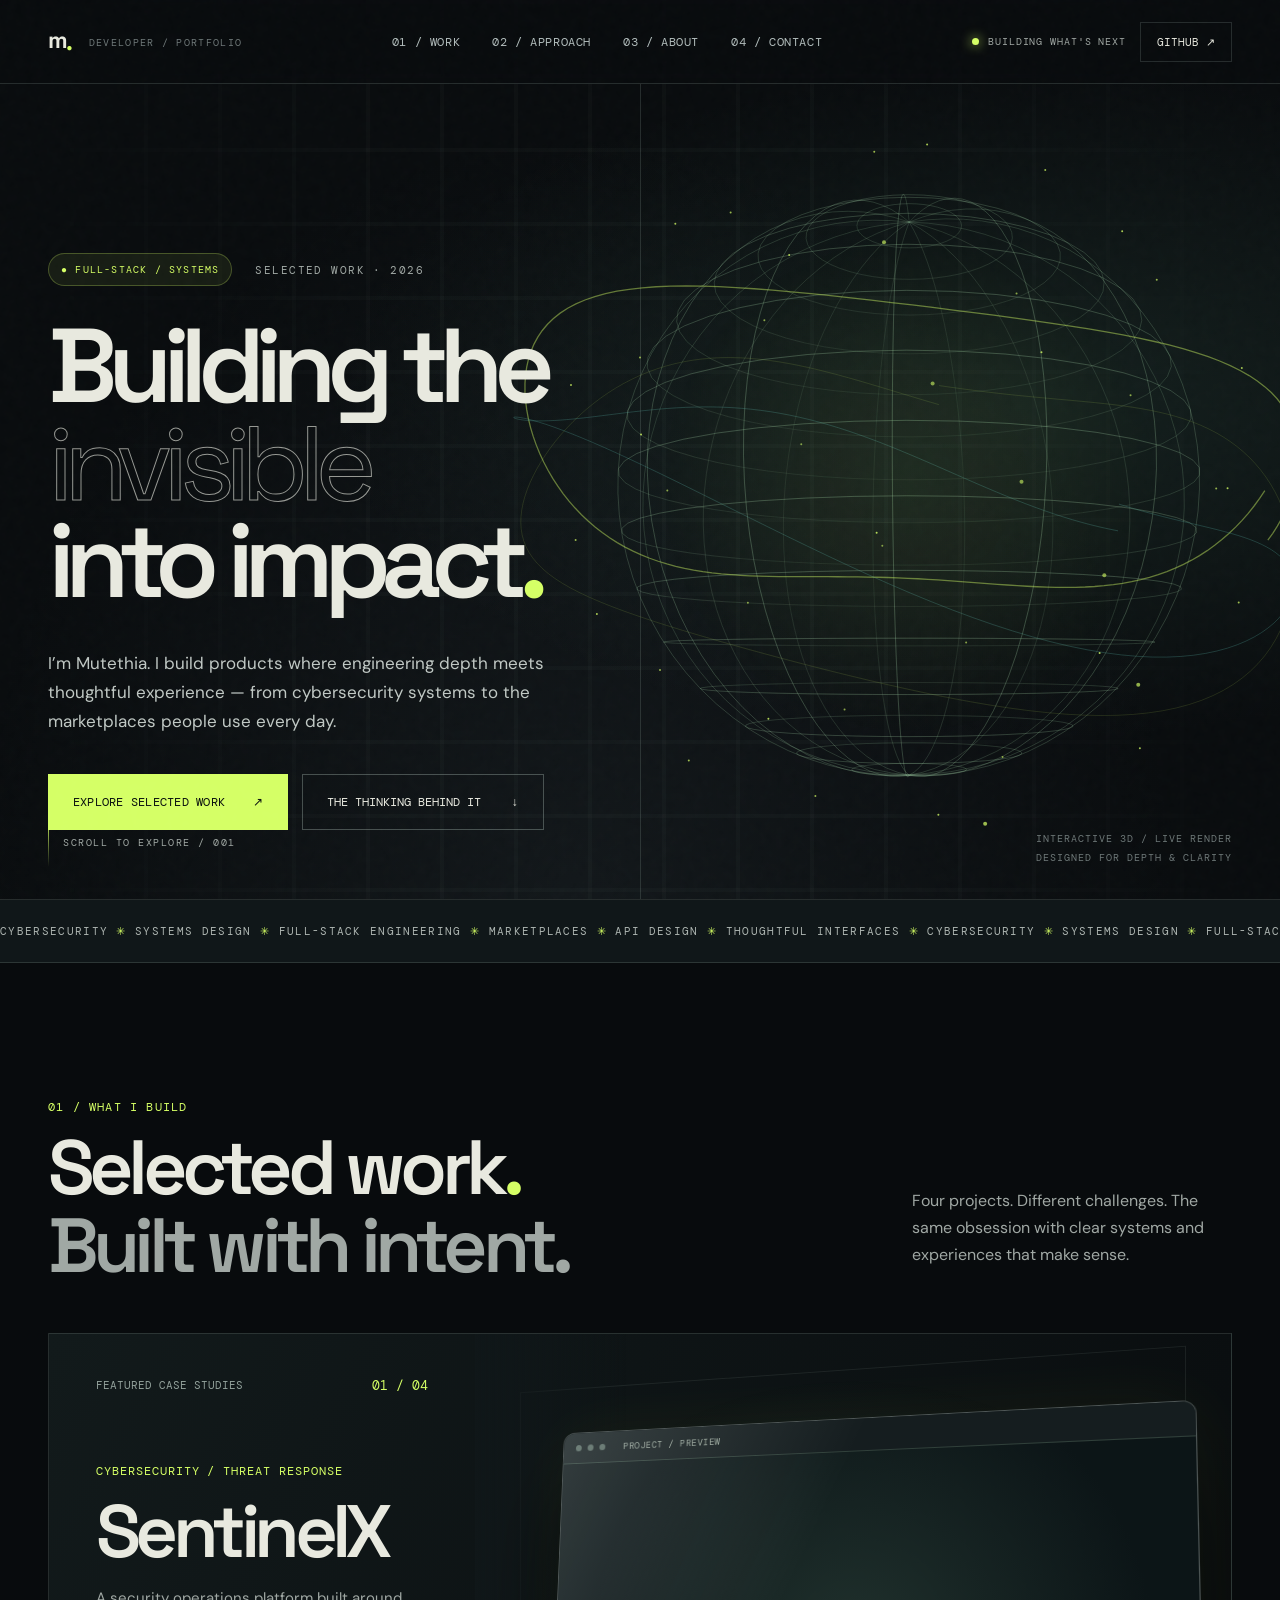
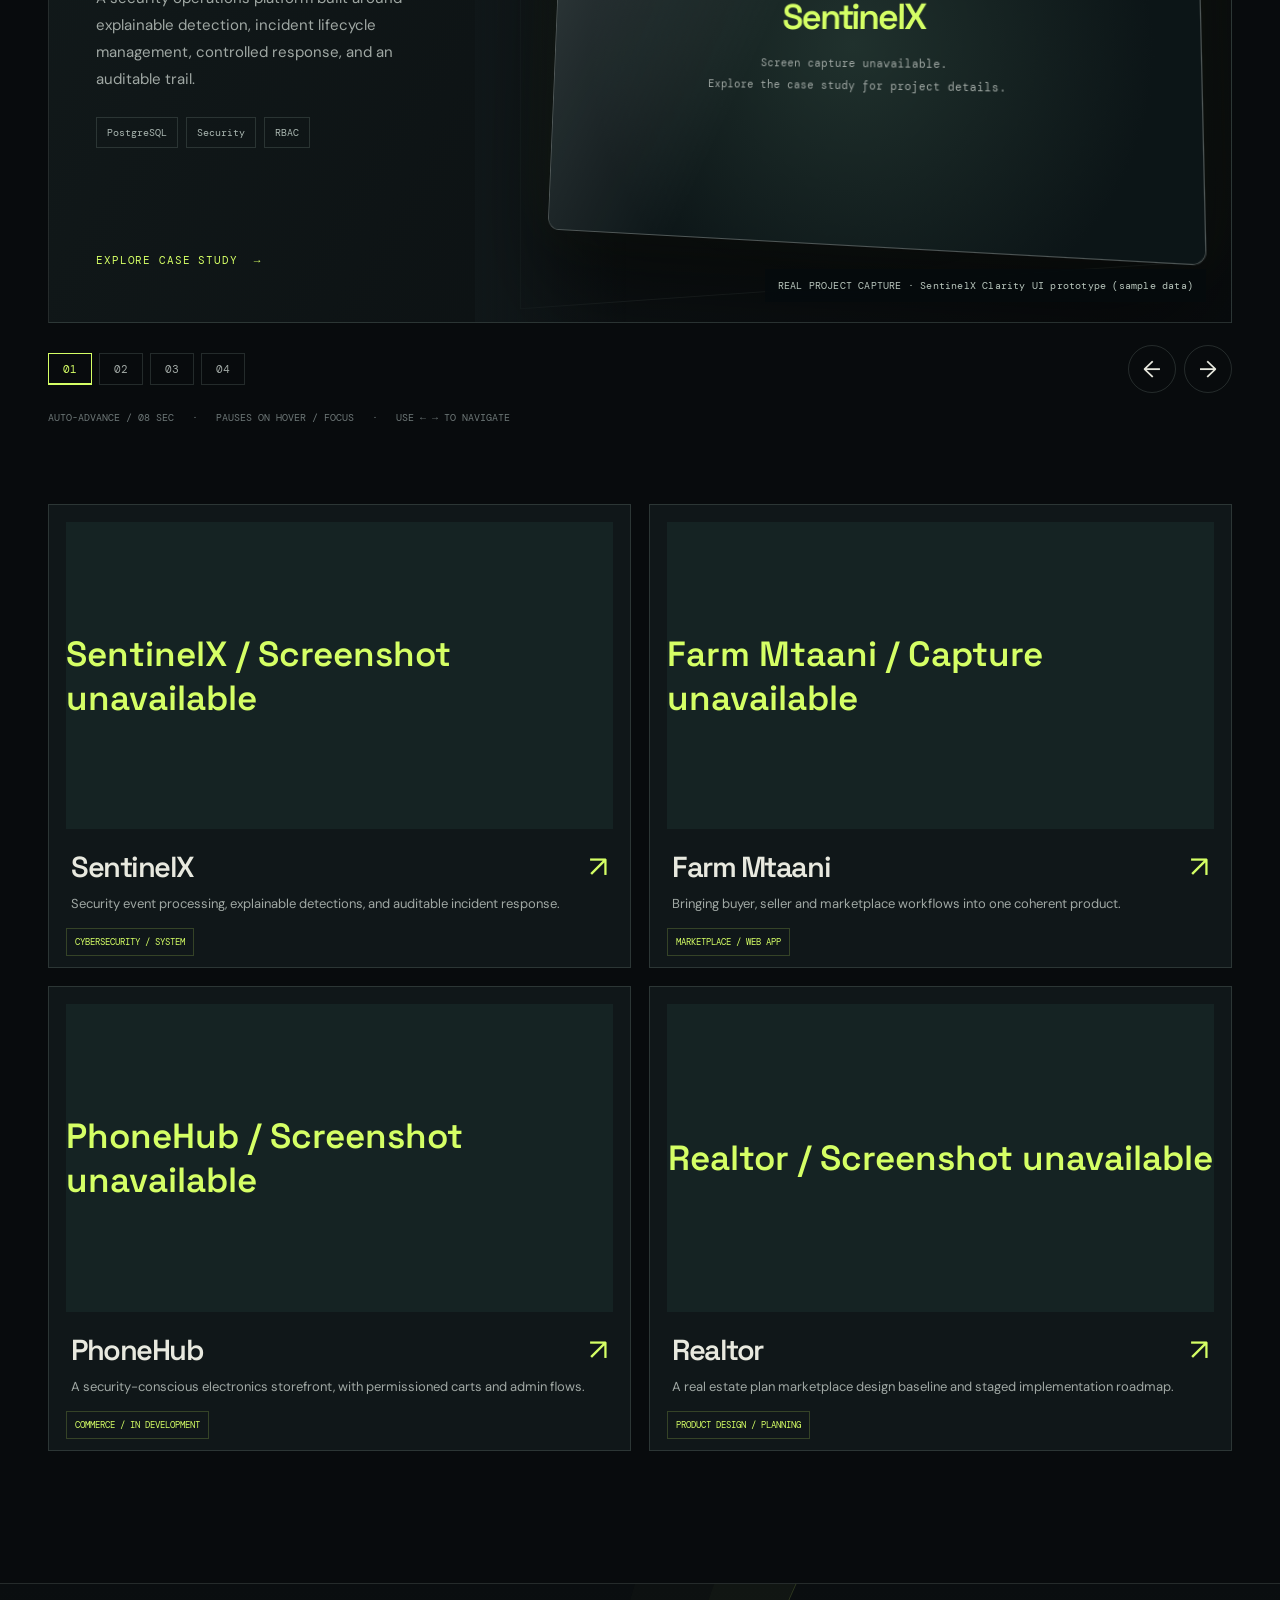
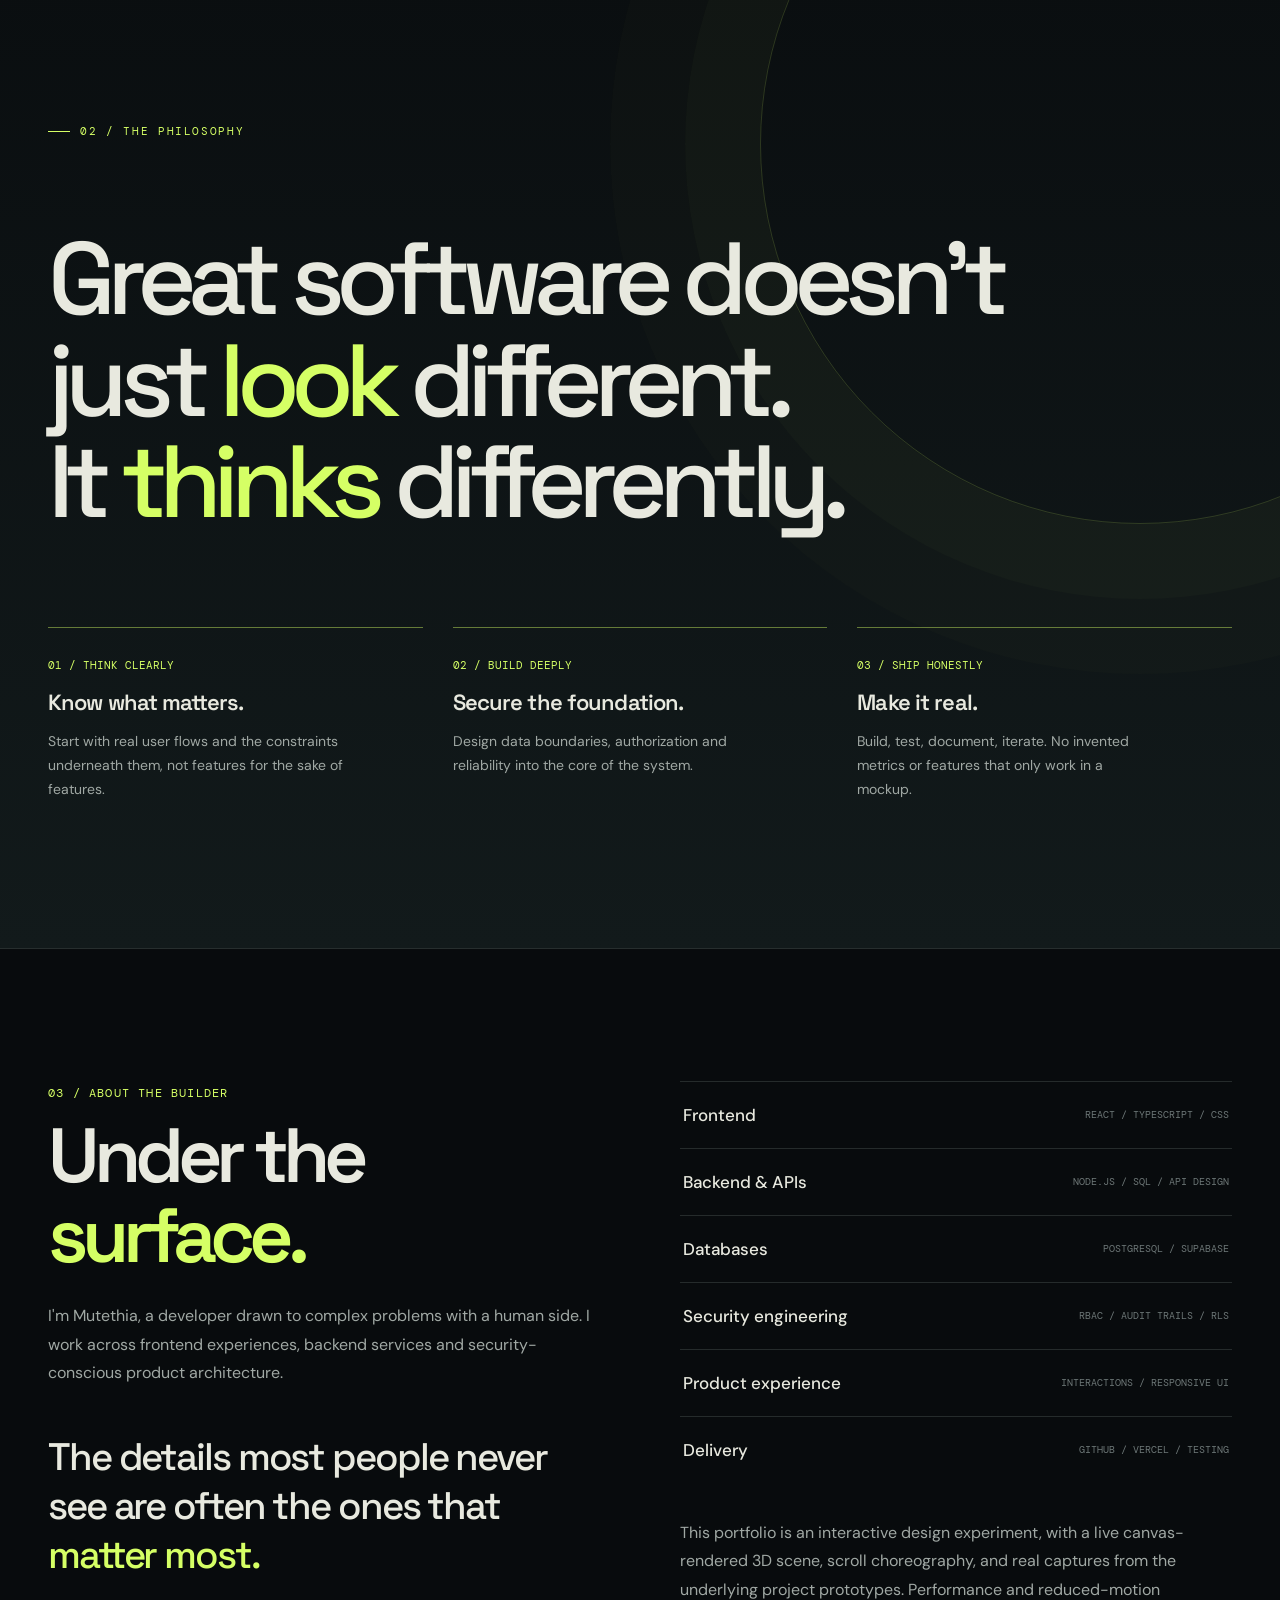
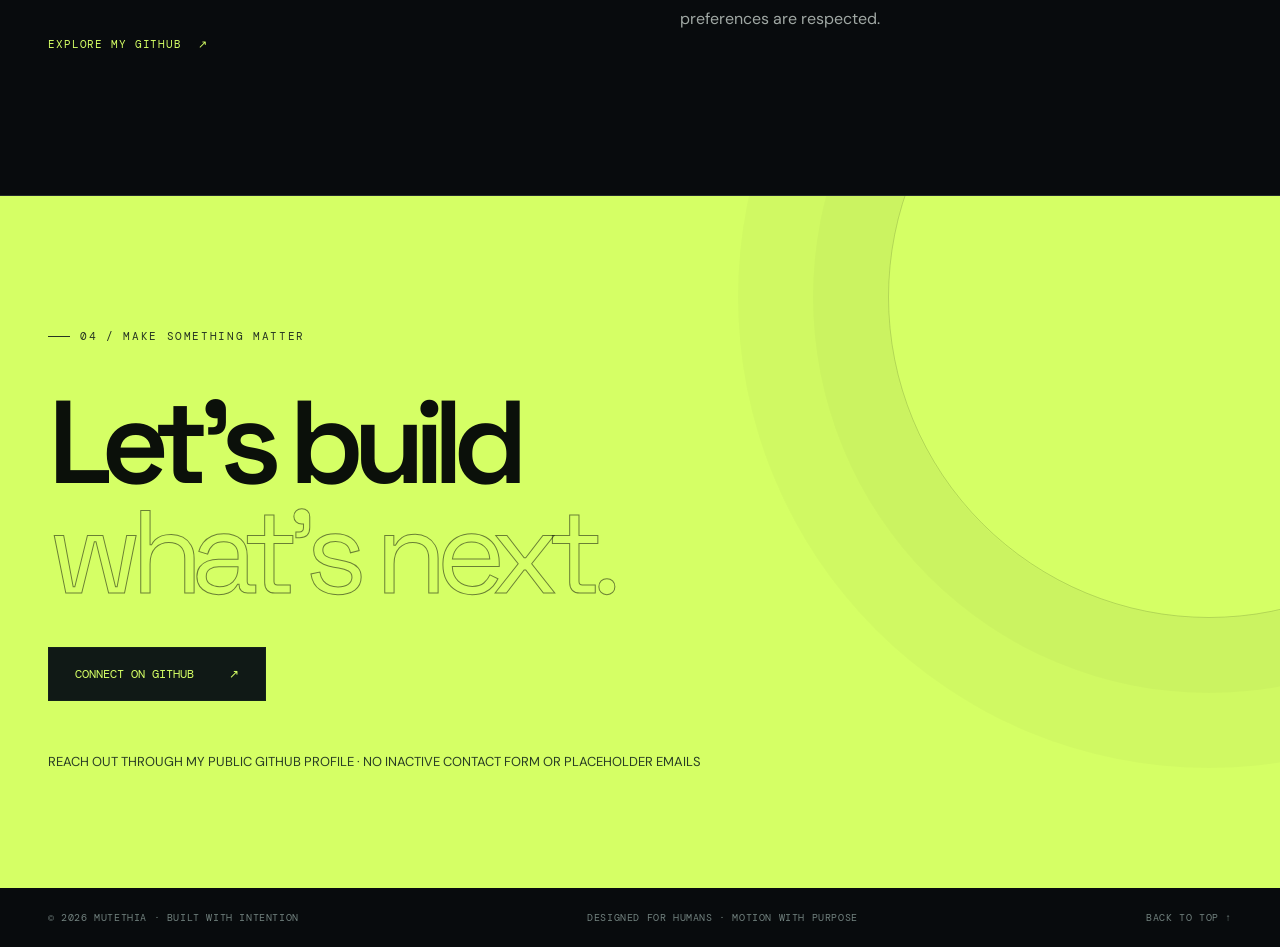
==== index.html @ 22e17a06 "feat: publish kinetic portfolio source with animated 3D hero and project case studies" ====
<!doctype html><html lang="en"><head><meta charset="utf-8"><meta name="viewport" content="width=device-width, initial-scale=1"><meta name="theme-color" content="#080b0d"><meta name="description" content="Mutethia — full-stack developer building secure, explainable products. Explore SentinelX, Farm Mtaani, PhoneHub and more."><meta property="og:type" content="website"><meta property="og:title" content="Mutethia — Developer / Selected Work"><meta property="og:description" content="Security-minded engineering. Thoughtful interfaces. Selected work in cyber defence, marketplaces and commerce."><meta property="og:image" content="https://mutethia-portfolio-kinetic.vercel.app/assets/social-cover.png"><meta name="twitter:card" content="summary_large_image"><title>Mutethia — Developer / Selected Work</title><link rel="icon" href="/assets/favicon.svg" type="image/svg+xml"><link rel="preconnect" href="https://fonts.googleapis.com"><link rel="preconnect" href="https://fonts.gstatic.com" crossorigin><link rel="preconnect" href="https://screenshot2.lovable.dev"><link rel="stylesheet" href="/styles.css"><script src="/app.js" defer></script></head><body><a class="skip" href="#main">Skip to content</a><div class="noise" aria-hidden="true"></div>
<nav class="nav" aria-label="Main navigation"><div class="container"><a class="logo" href="/" aria-label="Mutethia portfolio home">m<span style="color:var(--lime);font:inherit;margin:0">.</span><span>DEVELOPER / PORTFOLIO</span></a><div class="navlinks" id="navlinks"><a href="#work">01 / WORK</a><a href="#philosophy">02 / APPROACH</a><a href="#about">03 / ABOUT</a><a href="#contact">04 / CONTACT</a></div><div class="nav-end"><span class="availability"><i></i> BUILDING WHAT'S NEXT</span><a class="nav-cta" href="https://github.com/Mutethia-glitch" target="_blank" rel="noreferrer">GITHUB ↗</a><button class="mobile-menu" type="button" aria-controls="navlinks" aria-expanded="false" aria-label="Toggle navigation">☰</button></div></div></nav>
<main id="main"><section class="hero" id="top"><div class="hero-grid" aria-hidden="true"></div><div class="hero-gridline" aria-hidden="true"></div><div class="hero-orb" aria-hidden="true"><canvas id="orb"></canvas></div><div class="container hero-content"><div class="hero-technical reveal"><span class="status-chip">● FULL-STACK / SYSTEMS</span><span class="mono muted">SELECTED WORK · 2026</span></div><h1 class="reveal stagger">Building the<br><em>invisible</em><br>into impact<span class="lime">.</span></h1><p class="hero-desc reveal stagger">I’m Mutethia. I build products where engineering depth meets thoughtful experience — from cybersecurity systems to the marketplaces people use every day.</p><div class="hero-actions reveal stagger"><a href="#work" class="btn-primary">EXPLORE SELECTED WORK <span>↗</span></a><a href="#about" class="btn-ghost">THE THINKING BEHIND IT <span>↓</span></a></div></div><div class="container hero-bottom"><div class="scroll-note"><i></i>SCROLL TO EXPLORE / 001</div><div class="coords">INTERACTIVE 3D / LIVE RENDER<br>DESIGNED FOR DEPTH & CLARITY</div></div></section>
<div class="ticker" aria-hidden="true"><div class="ticker-track"><span>CYBERSECURITY <b>✳</b> SYSTEMS DESIGN <b>✳</b> FULL-STACK ENGINEERING <b>✳</b> MARKETPLACES <b>✳</b> API DESIGN <b>✳</b> THOUGHTFUL INTERFACES <b>✳</b> CYBERSECURITY <b>✳</b> SYSTEMS DESIGN <b>✳</b> FULL-STACK ENGINEERING <b>✳</b> MARKETPLACES <b>✳</b> API DESIGN <b>✳</b> THOUGHTFUL INTERFACES <b>✳</b></span><span>CYBERSECURITY <b>✳</b> SYSTEMS DESIGN <b>✳</b> FULL-STACK ENGINEERING <b>✳</b> MARKETPLACES <b>✳</b> API DESIGN <b>✳</b> THOUGHTFUL INTERFACES <b>✳</b> CYBERSECURITY <b>✳</b> SYSTEMS DESIGN <b>✳</b> FULL-STACK ENGINEERING <b>✳</b> MARKETPLACES <b>✳</b> API DESIGN <b>✳</b> THOUGHTFUL INTERFACES <b>✳</b></span></div></div>
<section id="work" class="section"><div class="container"><div class="section-top reveal"><div><span class="section-label">01 / WHAT I BUILD</span><h2 class="section-title">Selected work<span class="lime">.</span><br><em>Built with intent.</em></h2></div><p class="section-description">Four projects. Different challenges. The same obsession with clear systems and experiences that make sense.</p></div><div id="showcase" class="showcase reveal" tabindex="0" role="region" aria-label="Featured project slideshow, use left and right arrow keys"><div class="showcase-left"><div class="showcase-meta"><span>FEATURED CASE STUDIES</span><span id="project-index" class="showcase-index">01 / 04</span></div><div aria-live="polite" aria-atomic="true"><div id="project-type" class="showcase-type">CYBERSECURITY / THREAT RESPONSE</div><h3 id="project-name" class="showcase-title">SentinelX</h3><p id="project-copy" class="showcase-copy">A security operations platform built around explainable detection, incident lifecycle management, controlled response, and an auditable trail.</p><div id="project-tags" class="tags"><span class="tag">PostgreSQL</span><span class="tag">Security</span><span class="tag">RBAC</span></div></div><a id="project-link" href="/work/sentinelx/" class="read-link">EXPLORE CASE STUDY <span>→</span></a></div><div class="showcase-stage"><div class="screen-card" id="screen-card"><div class="browser-bar"><i></i><i></i><i></i><span>PROJECT / PREVIEW</span></div><div class="screen-viewport"><img id="project-image" src="https://screenshot2.lovable.dev/lovp_0yr07832t78h4r6n7httc4n58j/da0f219c61b445efab64fae13820744f_1791303402230.png" alt="SentinelX interface prototype screenshot" width="1200" height="760" fetchpriority="high" decoding="async" data-fallback><div class="image-fallback"><strong>SentinelX</strong>Screen capture unavailable.<br>Explore the case study for project details.</div></div></div><div id="project-caption" class="screen-caption">REAL PROJECT CAPTURE · SentinelX Clarity UI prototype (sample data)</div></div></div><div class="slide-controls"><div class="slide-selector"><button type="button" class="slide-dot" aria-label="Show SentinelX" aria-current="true">01</button><button type="button" class="slide-dot" aria-label="Show Farm Mtaani" aria-current="false">02</button><button type="button" class="slide-dot" aria-label="Show PhoneHub" aria-current="false">03</button><button type="button" class="slide-dot" aria-label="Show Realtor" aria-current="false">04</button></div><div class="slide-nav"><button id="slide-prev" type="button" class="circle-btn" aria-label="Previous project">←</button><button id="slide-next" type="button" class="circle-btn" aria-label="Next project">→</button></div></div><p class="keyboard-hint">AUTO-ADVANCE / 08 SEC &nbsp; · &nbsp; PAUSES ON HOVER / FOCUS &nbsp; · &nbsp; USE ← → TO NAVIGATE</p>
<div class="work-grid"><a class="work-card reveal" href="/work/sentinelx/"><figure><img src="https://screenshot2.lovable.dev/lovp_0yr07832t78h4r6n7httc4n58j/da0f219c61b445efab64fae13820744f_1791303402230.png" alt="SentinelX Clarity prototype dashboard screenshot" loading="lazy" decoding="async" width="1200" height="760" data-fallback><span class="work-img-fallback">SentinelX / Screenshot unavailable</span></figure><div class="work-card-head"><h3>SentinelX</h3><span class="arrow">↗</span></div><p>Security event processing, explainable detections, and auditable incident response.</p><span class="chip">CYBERSECURITY / SYSTEM</span></a><a class="work-card reveal" href="/work/farm-mtaani/"><figure><img src="https://image.thum.io/get/noanimate/width/1200/crop/760/https://www.farmmtaani.com/" alt="Screenshot capture of the Farm Mtaani public marketplace" loading="lazy" decoding="async" width="1200" height="760" data-fallback><span class="work-img-fallback">Farm Mtaani / Capture unavailable</span></figure><div class="work-card-head"><h3>Farm Mtaani</h3><span class="arrow">↗</span></div><p>Bringing buyer, seller and marketplace workflows into one coherent product.</p><span class="chip">MARKETPLACE / WEB APP</span></a><a class="work-card reveal" href="/work/phonehub/"><figure><img src="https://screenshot2.lovable.dev/lovp_7a6fajhb6n8yqsjmq8ppq0d6xw/6061000218aa4367f8410d53a971440e_1791836760630.png" alt="PhoneHub frontend storefront prototype screenshot" loading="lazy" decoding="async" width="1200" height="760" data-fallback><span class="work-img-fallback">PhoneHub / Screenshot unavailable</span></figure><div class="work-card-head"><h3>PhoneHub</h3><span class="arrow">↗</span></div><p>A security-conscious electronics storefront, with permissioned carts and admin flows.</p><span class="chip">COMMERCE / IN DEVELOPMENT</span></a><a class="work-card reveal" href="/work/realtor/"><figure><img src="https://screenshot2.lovable.dev/lovp_0nbbgwkndx8bfrm07v2ax8qtk4/fbb39af7c1e907f2974a44bdd6b31982_1791382090382.png" alt="Home Harmony Hub real estate prototype screenshot" loading="lazy" decoding="async" width="1200" height="760" data-fallback><span class="work-img-fallback">Realtor / Screenshot unavailable</span></figure><div class="work-card-head"><h3>Realtor</h3><span class="arrow">↗</span></div><p>A real estate plan marketplace design baseline and staged implementation roadmap.</p><span class="chip">PRODUCT DESIGN / PLANNING</span></a></div></div></section>
<section id="philosophy" class="section manifesto"><div class="ghost-ring" aria-hidden="true"></div><div class="container"><div class="eyebrow reveal">02 / THE PHILOSOPHY</div><p class="big-quote reveal">Great software doesn't just <i>look</i> different.<br>It <i>thinks</i> differently.</p><div class="manifesto-footer"><div class="principle reveal stagger"><span>01 / THINK CLEARLY</span><h3>Know what matters.</h3><p>Start with real user flows and the constraints underneath them, not features for the sake of features.</p></div><div class="principle reveal stagger"><span>02 / BUILD DEEPLY</span><h3>Secure the foundation.</h3><p>Design data boundaries, authorization and reliability into the core of the system.</p></div><div class="principle reveal stagger"><span>03 / SHIP HONESTLY</span><h3>Make it real.</h3><p>Build, test, document, iterate. No invented metrics or features that only work in a mockup.</p></div></div></div></section>
<section id="about" class="section"><div class="container skills"><div class="reveal"><span class="section-label">03 / ABOUT THE BUILDER</span><h2>Under the<br><span class="lime">surface.</span></h2><p class="skill-copy">I'm Mutethia, a developer drawn to complex problems with a human side. I work across frontend experiences, backend services and security-conscious product architecture.</p><p class="quote-big">The details most people never see are often the ones that <b>matter most.</b></p><a class="read-link" href="https://github.com/Mutethia-glitch" target="_blank" rel="noreferrer">EXPLORE MY GITHUB <span>↗</span></a></div><div class="reveal"><div class="skill-row"><strong>Frontend</strong><span>REACT / TYPESCRIPT / CSS</span></div><div class="skill-row"><strong>Backend & APIs</strong><span>NODE.JS / SQL / API DESIGN</span></div><div class="skill-row"><strong>Databases</strong><span>POSTGRESQL / SUPABASE</span></div><div class="skill-row"><strong>Security engineering</strong><span>RBAC / AUDIT TRAILS / RLS</span></div><div class="skill-row"><strong>Product experience</strong><span>INTERACTIONS / RESPONSIVE UI</span></div><div class="skill-row"><strong>Delivery</strong><span>GITHUB / VERCEL / TESTING</span></div><p class="skill-copy" style="margin-top:36px">This portfolio is an interactive design experiment, with a live canvas-rendered 3D scene, scroll choreography, and real captures from the underlying project prototypes. Performance and reduced-motion preferences are respected.</p></div></div></section>
<section id="contact" class="contact"><div class="container"><div class="eyebrow">04 / MAKE SOMETHING MATTER</div><h2>Let's build<br><em>what's next.</em></h2><a href="https://github.com/Mutethia-glitch" target="_blank" rel="noreferrer" class="action">CONNECT ON GITHUB <span>↗</span></a><p class="small">REACH OUT THROUGH MY PUBLIC GITHUB PROFILE · NO INACTIVE CONTACT FORM OR PLACEHOLDER EMAILS</p></div></section></main><footer class="container footer"><div>© <span data-year>2026</span> MUTETHIA · BUILT WITH INTENTION</div><div>DESIGNED FOR HUMANS · MOTION WITH PURPOSE</div><a href="#top">BACK TO TOP ↑</a></footer></body></html>
---- styles.css ----
@import url('https://fonts.googleapis.com/css2?family=DM+Mono:wght@400;500&family=DM+Sans:wght@400;500;600;700&family=Space+Grotesk:wght@400;500;600;700&display=swap');
:root{--bg:#080b0d;--bg2:#0e1417;--paper:#e8e9df;--muted:#a0a8a4;--dim:#6d7777;--line:rgba(214,238,222,.14);--lime:#d5ff65;--cyan:#69c8be;--font:'Space Grotesk',system-ui,sans-serif;--mono:'DM Mono',monospace;--ease:cubic-bezier(.22,1,.36,1)}
*{box-sizing:border-box}html{scroll-behavior:smooth;scroll-padding-top:100px}body{margin:0;background:var(--bg);color:var(--paper);font-family:'DM Sans',sans-serif;-webkit-font-smoothing:antialiased;overflow-x:hidden}a{color:inherit;text-decoration:none}button{font:inherit;cursor:pointer}button:disabled{cursor:not-allowed;opacity:.45}a:focus-visible,button:focus-visible{outline:2px solid var(--lime);outline-offset:5px}::selection{background:var(--lime);color:var(--bg)}.skip{position:fixed;top:-100px;left:12px;z-index:100;background:var(--lime);color:#061016;padding:12px;border-radius:4px}.skip:focus{top:12px}.noise{pointer-events:none;position:fixed;inset:0;z-index:70;opacity:.07;mix-blend-mode:screen;background-image:url("data:image/svg+xml,%3Csvg viewBox='0 0 160 160' xmlns='http://www.w3.org/2000/svg'%3E%3Cfilter id='n'%3E%3CfeTurbulence type='fractalNoise' baseFrequency='.63' numOctaves='3' stitchTiles='stitch'/%3E%3C/filter%3E%3Crect width='100%25' height='100%25' filter='url(%23n)' opacity='.26'/%3E%3C/svg%3E")}.container{width:min(1340px,calc(100% - 96px));margin:0 auto}.mono{font-family:var(--mono);text-transform:uppercase;letter-spacing:.13em;font-size:11px}.muted{color:var(--muted)}.lime{color:var(--lime)}.eyebrow{display:inline-flex;align-items:center;gap:10px;font:11px var(--mono);letter-spacing:.15em;text-transform:uppercase;color:var(--lime)}.eyebrow:before{content:'';width:22px;height:1px;background:currentColor}.count{font:12px var(--mono);color:var(--dim)}.nav{position:fixed;top:0;left:0;right:0;height:84px;z-index:60;background:rgba(8,11,13,.78);backdrop-filter:blur(24px);border-bottom:1px solid var(--line)}.nav .container{height:100%;display:flex;justify-content:space-between;align-items:center;gap:30px}.logo{font:700 23px var(--font);letter-spacing:-.095em}.logo strong{color:var(--lime)}.logo span{margin-left:13px;font:10px var(--mono);letter-spacing:.13em;color:var(--dim);vertical-align:middle}.navlinks{display:flex;gap:32px;align-items:center}.navlinks a{font:12px var(--mono);letter-spacing:.05em;color:#b0bbba;transition:color .2s}.navlinks a:hover{color:var(--lime)}.nav-end{display:flex;gap:14px;align-items:center}.availability{display:flex;gap:9px;align-items:center;font:10px var(--mono);letter-spacing:.09em;color:var(--muted)}.availability i{display:block;width:7px;height:7px;background:var(--lime);border-radius:50%;box-shadow:0 0 12px var(--lime)}.nav-cta{display:inline-flex;align-items:center;gap:22px;border:1px solid var(--line);padding:12px 16px;font:11px var(--mono);transition:.25s}.nav-cta:hover{border-color:var(--lime);color:var(--lime)}.mobile-menu{display:none;border:1px solid var(--line);color:var(--paper);background:transparent;width:43px;height:42px;font-size:23px}.hero{position:relative;min-height:850px;height:min(920px,100svh);overflow:hidden;border-bottom:1px solid var(--line)}.hero-grid{position:absolute;inset:0;background:linear-gradient(90deg,transparent 95%,rgba(212,242,225,.055) 95%),linear-gradient(0deg,transparent 95%,rgba(212,242,225,.055) 95%);background-size:74px 74px;mask-image:linear-gradient(90deg,transparent,black 30%,black 70%,transparent);opacity:.43}.hero:before{content:'';position:absolute;inset:0;background:radial-gradient(ellipse at 80% 45%,rgba(65,112,94,.20),transparent 48%),radial-gradient(ellipse at 45% 100%,rgba(45,56,62,.25),transparent 60%)}.hero-gridline{position:absolute;width:1px;background:var(--line);top:84px;bottom:0;left:50%}.hero-content{position:relative;height:100%;padding-top:184px;display:flex;flex-direction:column;align-items:flex-start;justify-content:center;z-index:2;pointer-events:none}.hero-content a,.hero-content button{pointer-events:auto}.hero-technical{display:flex;align-items:center;gap:23px;margin-bottom:32px}.status-chip{border:1px solid rgba(213,255,101,.26);border-radius:50px;padding:9px 12px;background:rgba(213,255,101,.07);font:10px var(--mono);letter-spacing:.12em;color:var(--lime)}.hero h1{font:600 clamp(66px,8.2vw,137px)/.93 var(--font);letter-spacing:-.094em;margin:0;max-width:1020px;text-wrap:balance}.hero h1 em{font-weight:400;font-style:normal;color:transparent;-webkit-text-stroke:1px rgba(232,233,223,.63)}.hero .hero-desc{font-size:17px;line-height:1.7;color:#c0c8c4;max-width:500px;margin:38px 0 26px}.hero-actions{display:flex;gap:14px;align-items:center;flex-wrap:wrap;margin-top:12px}.btn-primary{display:inline-flex;justify-content:space-between;align-items:center;gap:28px;background:var(--lime);color:#080f0d;padding:19px 24px;border:1px solid var(--lime);font:12px var(--mono);letter-spacing:.02em;transition:transform .35s var(--ease),background .25s}.btn-primary:hover{transform:translateY(-4px);background:#edffb5}.btn-ghost{display:inline-flex;justify-content:space-between;align-items:center;gap:30px;padding:19px 24px;border:1px solid rgba(226,247,235,.27);font:12px var(--mono);transition:border .25s}.btn-ghost:hover{border-color:var(--lime)}.hero-orb{position:absolute;z-index:1;top:9%;right:-7%;width:min(75vw,980px);height:90%;opacity:.92;pointer-events:none}#orb{width:100%;height:100%}.hero-bottom{position:absolute;z-index:5;left:0;right:0;bottom:32px;display:flex;align-items:end;justify-content:space-between;gap:24px}.scroll-note{display:flex;align-items:center;gap:14px;font:10px var(--mono);letter-spacing:.15em;color:var(--muted)}.scroll-note i{height:50px;width:1px;background:linear-gradient(var(--lime),transparent)}.coords{font:10px var(--mono);color:var(--dim);letter-spacing:.1em;text-align:right;line-height:1.9}.line-chip{padding:8px 11px;border:1px solid rgba(215,250,211,.19);color:#b1c2bf}.ticker{border-bottom:1px solid var(--line);height:63px;overflow:hidden;display:flex;align-items:center;background:#101719}.ticker-track{display:flex;white-space:nowrap;gap:55px;animation:marquee 28s linear infinite;font:11px var(--mono);color:#adb5b1;letter-spacing:.12em}.ticker-track b{color:var(--lime);font-weight:400}@keyframes marquee{to{transform:translateX(-50%)}}.section{padding:132px 0;border-bottom:1px solid var(--line)}.section-top{display:flex;justify-content:space-between;align-items:end;gap:30px;margin-bottom:48px}.section-label{font:12px var(--mono);letter-spacing:.1em;color:var(--lime)}.section-title{font:600 clamp(45px,6vw,82px)/1.02 var(--font);letter-spacing:-.075em;max-width:750px;margin:12px 0 0}.section-title em{font-style:normal;color:var(--muted)}.section-description{font-size:16px;line-height:1.7;color:var(--muted);max-width:320px}.showcase{display:grid;grid-template-columns:minmax(350px,.72fr) minmax(0,1.28fr);min-height:590px;border:1px solid var(--line);background:linear-gradient(120deg,#121a1b,#080b0d);overflow:hidden;position:relative}.showcase-left{display:flex;flex-direction:column;justify-content:space-between;padding:43px 47px;z-index:2}.showcase-meta{display:flex;justify-content:space-between;align-items:center;color:#92a19b;font:11px var(--mono)}.showcase-index{font:13px var(--mono);color:var(--lime)}.showcase-title{font:600 clamp(52px,5.8vw,90px)/1.01 var(--font);letter-spacing:-.075em;margin:16px 0 9px}.showcase-type{font:12px var(--mono);color:var(--lime);letter-spacing:.08em}.showcase-copy{color:var(--muted);line-height:1.8;font-size:15px;max-width:355px}.tags{display:flex;flex-wrap:wrap;gap:8px;margin:24px 0}.tag{font:10px var(--mono);padding:8px 10px;border:1px solid var(--line);color:#aab7b1}.read-link{display:inline-flex;align-items:center;gap:16px;font:11px var(--mono);text-transform:uppercase;letter-spacing:.08em;padding:12px 0;color:var(--lime)}.read-link span{transition:transform .2s}.read-link:hover span{transform:translateX(6px)}.showcase-stage{position:relative;min-height:500px;background:radial-gradient(ellipse at center,rgba(87,127,113,.17),transparent 60%);display:flex;align-items:center;justify-content:center;perspective:1500px;overflow:hidden}.showcase-stage:before{content:'';position:absolute;inset:6%;border:1px solid rgba(226,255,233,.08);transform:skewY(-4deg);pointer-events:none}.showcase-stage:after{content:'';position:absolute;inset:0;background:linear-gradient(90deg,#101719 0,transparent 20%);pointer-events:none}.screen-card{position:relative;width:86%;height:73%;min-height:330px;z-index:2;transform:perspective(1300px) rotateY(-10deg) rotateX(4deg);transform-style:preserve-3d;transition:transform .6s var(--ease),opacity .45s var(--ease);border:1px solid rgba(247,255,248,.27);box-shadow:0 60px 100px rgba(0,0,0,.55), 0 0 70px rgba(213,255,101,.06);background:#11191b;overflow:hidden;border-radius:13px}.screen-card:before{content:'';position:absolute;inset:0;z-index:4;background:linear-gradient(115deg,rgba(240,255,252,.17),transparent 40%);pointer-events:none}.browser-bar{height:34px;position:relative;z-index:3;background:#151d1f;display:flex;align-items:center;gap:7px;border-bottom:1px solid #30403a;padding:0 14px}.browser-bar i{width:7px;height:7px;border-radius:50%;background:#566760}.browser-bar span{margin-left:14px;font:10px var(--mono);letter-spacing:.05em;color:#99a69b}.screen-viewport{height:calc(100% - 34px);position:relative}.screen-viewport img{width:100%;height:100%;object-fit:cover;object-position:top center;display:block;filter:saturate(.92) contrast(1.01)}.image-fallback{height:100%;display:none;flex-direction:column;align-items:center;justify-content:center;text-align:center;padding:30px;background:radial-gradient(circle at center,#20312d,#0c1517 75%);color:var(--muted);font:11px var(--mono);line-height:2}.image-fallback strong{color:var(--lime);font:600 36px var(--font);letter-spacing:-.06em;margin-bottom:12px}.screen-card.img-error img{display:none}.screen-card.img-error .image-fallback{display:flex}.screen-caption{position:absolute;bottom:20px;right:25px;z-index:5;background:rgba(6,12,14,.83);backdrop-filter:blur(8px);font:10px var(--mono);color:#b9c6bd;padding:10px 13px;max-width:70%;letter-spacing:.02em}.slide-controls{display:flex;justify-content:space-between;align-items:center;padding-top:22px;gap:20px}.slide-selector{display:flex;gap:7px;flex-wrap:wrap}.slide-dot{position:relative;display:flex;align-items:center;justify-content:center;width:44px;height:32px;border:1px solid var(--line);background:transparent;color:var(--muted);font:11px var(--mono);transition:color .2s,border .2s}.slide-dot[aria-current='true']{color:var(--lime);border-color:var(--lime)}.slide-dot[aria-current='true']:after{content:'';height:2px;background:var(--lime);position:absolute;bottom:-1px;left:-1px;right:-1px;transform-origin:left;animation:slide-progress 8s linear forwards}.slide-dot.paused:after{animation-play-state:paused}@keyframes slide-progress{from{transform:scaleX(0)}to{transform:scaleX(1)}}.slide-nav{display:flex;gap:8px}.circle-btn{width:48px;height:48px;display:grid;place-items:center;border:1px solid var(--line);border-radius:50%;background:transparent;color:var(--paper);font-size:23px;transition:.2s}.circle-btn:hover{border-color:var(--lime);color:var(--lime)}.keyboard-hint{font:10px var(--mono);color:var(--dim);margin-top:18px}.work-grid{display:grid;grid-template-columns:repeat(2,1fr);gap:18px;margin-top:80px}.work-card{display:block;border:1px solid var(--line);padding:17px;background:#101719;transition:transform .4s var(--ease),border .3s}.work-card:hover{transform:translateY(-7px);border-color:rgba(213,255,101,.52)}.work-card figure{margin:0;position:relative;overflow:hidden;aspect-ratio:16/9;background:#152323}.work-card figure img{width:100%;height:100%;object-fit:cover;object-position:top;display:block;transition:transform .7s var(--ease)}.work-card:hover figure img{transform:scale(1.055)}.work-card .work-img-fallback{position:absolute;inset:0;display:none;align-items:center;justify-content:center;color:var(--lime);font:600 35px var(--font)}.work-card.img-error figure img{display:none}.work-card.img-error .work-img-fallback{display:flex}.work-card .work-card-head{padding:18px 5px 8px;display:flex;justify-content:space-between;align-items:center;gap:20px}.work-card h3{font:600 29px var(--font);letter-spacing:-.05em;margin:0}.work-card .arrow{font-size:30px;color:var(--lime);transition:transform .25s}.work-card:hover .arrow{transform:translate(4px,-4px)}.work-card p{padding:0 5px;color:var(--muted);font-size:13px;line-height:1.6;margin:0 0 14px}.work-card .chip{font:9px var(--mono);color:var(--lime);padding:7px 8px;border:1px solid rgba(213,255,101,.19)}.manifesto{min-height:750px;position:relative;overflow:hidden;background:linear-gradient(180deg,#0a0e10,#121a1b)}.manifesto .container{position:relative;z-index:3}.manifesto .big-quote{font:500 clamp(51px,8vw,124px)/.99 var(--font);letter-spacing:-.085em;margin:90px 0 45px;max-width:1060px}.manifesto .big-quote i{color:var(--lime);font-style:normal}.manifesto .ghost-ring{position:absolute;z-index:1;right:-240px;top:-220px;width:760px;height:760px;border:1px solid rgba(213,255,101,.17);border-radius:50%;box-shadow:0 0 0 75px rgba(213,255,101,.018),0 0 0 150px rgba(213,255,101,.012)}.manifesto-footer{display:grid;grid-template-columns:repeat(3,1fr);gap:30px;margin-top:95px}.principle{border-top:1px solid rgba(213,255,101,.43);padding-top:25px}.principle span{color:var(--lime);font:11px var(--mono)}.principle h3{font:600 22px var(--font);letter-spacing:-.04em;margin:14px 0 11px}.principle p{font-size:14px;line-height:1.7;color:var(--muted);max-width:300px}.skills{display:grid;grid-template-columns:1fr 1fr;gap:80px}.skills h2{font:600 clamp(50px,6vw,77px)/1.05 var(--font);letter-spacing:-.08em;margin:13px 0 26px}.skill-row{display:flex;justify-content:space-between;align-items:center;border-top:1px solid var(--line);padding:22px 3px;gap:14px}.skill-row:last-child{border-bottom:1px solid var(--line)}.skill-row strong{font-size:17px;font-weight:500}.skill-row span{font:10px var(--mono);color:var(--dim);text-align:right}.skill-copy{color:var(--muted);line-height:1.8;font-size:16px}.quote-big{font:500 clamp(29px,3vw,45px)/1.27 var(--font);letter-spacing:-.055em;margin:45px 0}.quote-big b{font-weight:500;color:var(--lime)}.contact{padding:125px 0 105px;background:var(--lime);color:#0b100a;position:relative;overflow:hidden}.contact:before{content:'';position:absolute;width:640px;height:640px;border:1px solid rgba(5,15,10,.17);border-radius:50%;right:-250px;top:-220px;box-shadow:0 0 0 75px rgba(5,15,10,.025),0 0 0 150px rgba(5,15,10,.025)}.contact .container{position:relative}.contact .eyebrow{color:#263522}.contact h2{font:600 clamp(66px,9.2vw,155px)/.93 var(--font);letter-spacing:-.096em;max-width:1100px;margin:45px 0 40px}.contact h2 em{font-weight:400;font-style:normal;color:transparent;-webkit-text-stroke:1px rgba(11,16,10,.53)}.contact .action{display:inline-flex;gap:35px;justify-content:space-between;align-items:center;padding:18px 26px;border:1px solid #142319;background:#101916;color:var(--lime);font:12px var(--mono);transition:transform .3s}.contact .action:hover{transform:translateY(-5px)}.contact .small{margin-top:52px;font-size:13px;color:#293d24}.footer{padding:23px 0;display:flex;justify-content:space-between;gap:20px;color:#71817e;font:10px var(--mono);text-transform:uppercase;letter-spacing:.06em}.footer a:hover{color:var(--lime)}.reveal{opacity:0;transform:translateY(28px);transition:opacity 1s var(--ease),transform 1s var(--ease)}.reveal.show{opacity:1;transform:none}.stagger:nth-child(2){transition-delay:.12s}.stagger:nth-child(3){transition-delay:.23s}.stagger:nth-child(4){transition-delay:.32s}
/* Case study */
.case-hero{padding:175px 0 72px;position:relative;border-bottom:1px solid var(--line);background:radial-gradient(ellipse at 90% 0%,rgba(112,155,128,.12),transparent 50%)}.back{font:11px var(--mono);color:var(--lime);display:inline-block;margin-bottom:47px}.case-hero h1{font:600 clamp(72px,10vw,160px)/.95 var(--font);letter-spacing:-.09em;margin:20px 0}.case-sub{max-width:830px;font:400 clamp(23px,2.6vw,39px)/1.3 var(--font);letter-spacing:-.035em;color:#bdc6c1;margin:28px 0}.case-top-tags{display:flex;gap:10px;flex-wrap:wrap}.case-picture{position:relative;margin:74px 0 0;border:1px solid var(--line);background:#172024;box-shadow:0 50px 120px rgba(0,0,0,.35);border-radius:12px;overflow:hidden}.case-picture .browser-bar{height:40px}.case-picture img{display:block;width:100%;height:auto;max-height:670px;object-fit:contain;object-position:top;background:#10191b}.case-picture figcaption{padding:15px 18px;font:10px var(--mono);color:var(--muted);background:#0d1416;border-top:1px solid var(--line)}.case-picture .case-fallback{display:none;padding:100px 30px;font:15px var(--mono);text-align:center;color:var(--muted)}.case-picture.img-error img{display:none}.case-picture.img-error .case-fallback{display:block}.case-body{padding:90px 0 125px;display:grid;grid-template-columns:280px minmax(0,1fr);gap:100px}.case-sidebar{position:sticky;top:110px;align-self:start}.side-block{padding:20px 0;border-top:1px solid var(--line)}.side-block h3{font:11px var(--mono);color:var(--dim);text-transform:uppercase;letter-spacing:.12em;margin:0 0 17px}.side-block p{color:var(--muted);font-size:13px;line-height:1.8}.case-text section{margin-bottom:76px}.case-text section .num{color:var(--lime);font:11px var(--mono)}.case-text h2{font:600 clamp(35px,4vw,58px)/1.12 var(--font);letter-spacing:-.065em;margin:18px 0 25px}.case-text p{font-size:18px;line-height:1.8;color:#b4bfbc;max-width:750px;margin-bottom:19px}.case-next{border-top:1px solid var(--line);padding:70px 0}.case-next .link{font:600 clamp(52px,7vw,99px)/1 var(--font);letter-spacing:-.075em;display:flex;justify-content:space-between;align-items:center;margin-top:22px}.case-next .link:hover{color:var(--lime)}.case-next small{font:11px var(--mono);color:var(--muted)}
@media(max-width:980px){.container{width:min(100% - 48px,1000px)}.navlinks{gap:16px}.availability{display:none}.hero{min-height:770px;max-height:1000px}.hero-orb{right:-32%;width:100%;opacity:.65}.hero-content{padding-top:160px}.hero h1{font-size:clamp(70px,9.1vw,106px)}.showcase{grid-template-columns:1fr}.showcase-left{padding:35px 34px 15px}.showcase-stage{min-height:470px}.showcase-title{font-size:70px}.showcase-copy{max-width:720px}.manifesto-footer{gap:18px}.case-body{gap:45px;grid-template-columns:210px 1fr}}@media(max-width:700px){.container{width:calc(100% - 36px)}.nav{height:68px}.nav-cta,.navlinks{display:none}.mobile-menu{display:block}.navlinks.open{position:fixed;left:0;right:0;top:68px;display:flex;flex-direction:column;background:#0b1214;padding:25px;border-bottom:1px solid var(--line);gap:27px;align-items:stretch}.navlinks.open a{font-size:15px}.logo span{font-size:8px}.hero{height:auto;min-height:795px}.hero-content{min-height:795px;justify-content:center;padding-top:145px;padding-bottom:80px}.hero h1{font-size:clamp(53px,12.4vw,83px);letter-spacing:-.075em}.hero h1 em{-webkit-text-stroke:.9px rgba(232,233,223,.75)}.hero .hero-desc{font-size:15px;max-width:380px;margin-top:30px}.hero-technical{margin-bottom:24px}.hero-orb{right:-55%;top:8%;width:150%;opacity:.3}.hero-bottom{bottom:19px}.coords{display:none}.scroll-note i{height:27px}.section{padding:84px 0}.section-top{display:block}.section-title{font-size:57px}.section-description{margin-top:24px}.showcase{grid-template-columns:1fr}.showcase-left{padding:27px 23px 12px}.showcase-title{font-size:65px}.showcase-stage{min-height:320px}.screen-card{width:88%;height:250px;min-height:unset;transform:perspective(1000px) rotateY(-5deg) rotateX(3deg)}.browser-bar{height:29px}.screen-viewport{height:calc(100% - 29px)}.screen-caption{bottom:8px;right:8px;font-size:8px;max-width:90%}.work-grid{grid-template-columns:1fr;margin-top:50px}.slide-controls{align-items:center}.keyboard-hint{display:none}.manifesto{min-height:unset}.manifesto .big-quote{margin:65px 0 35px;font-size:clamp(49px,11.5vw,78px)}.manifesto-footer{grid-template-columns:1fr;gap:25px;margin-top:50px}.skills{grid-template-columns:1fr;gap:50px}.skills h2{font-size:60px}.contact{padding:85px 0}.contact h2{font-size:clamp(62px,14vw,105px)}.footer{flex-direction:column;font-size:9px}.case-hero{padding:125px 0 50px}.case-hero h1{font-size:clamp(66px,12vw,106px)}.case-sub{font-size:24px}.case-picture{margin-top:45px}.case-body{padding:65px 0 75px;grid-template-columns:1fr;gap:45px}.case-sidebar{position:static;display:grid;grid-template-columns:1fr 1fr;gap:15px}.case-text p{font-size:16px}.case-text h2{font-size:42px}.case-next .link{font-size:60px}}@media(prefers-reduced-motion:reduce){*,*:before,*:after{animation-duration:.01ms!important;transition-duration:.01ms!important;scroll-behavior:auto!important}.reveal{opacity:1;transform:none}}
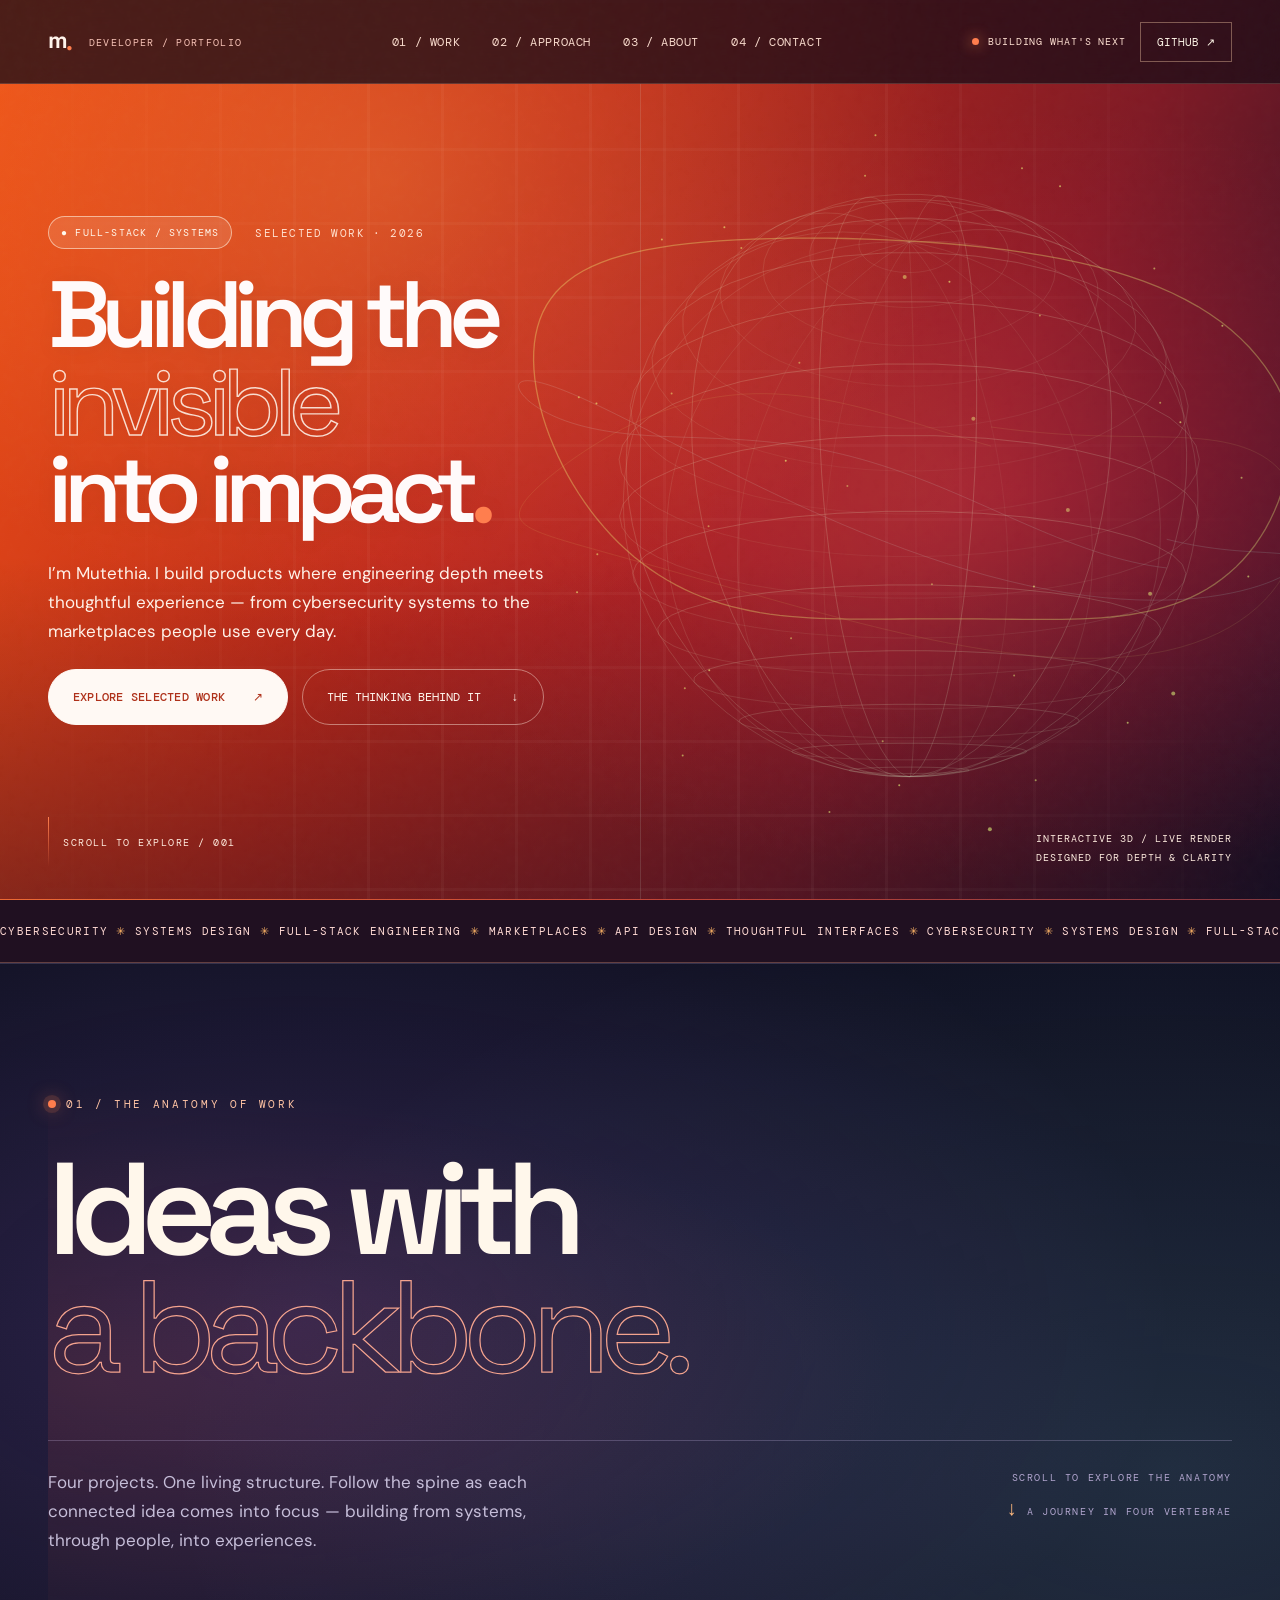
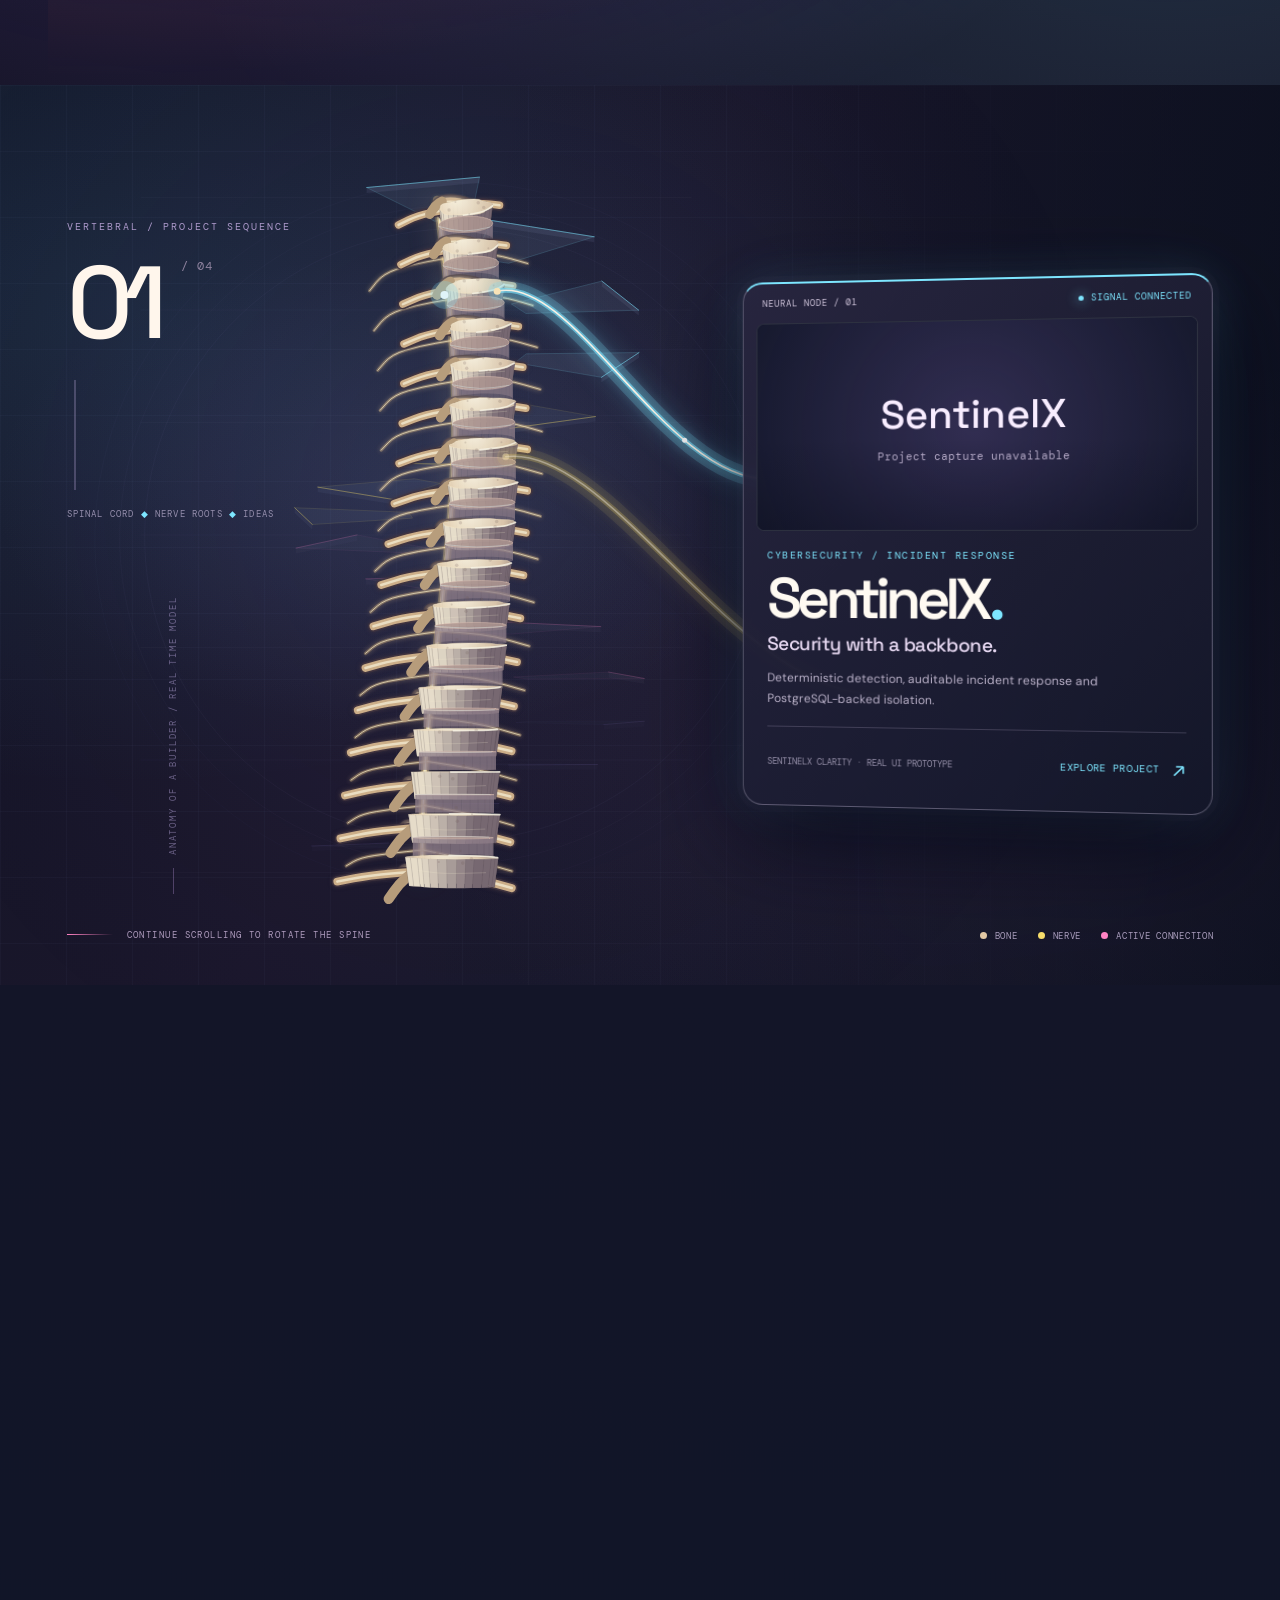
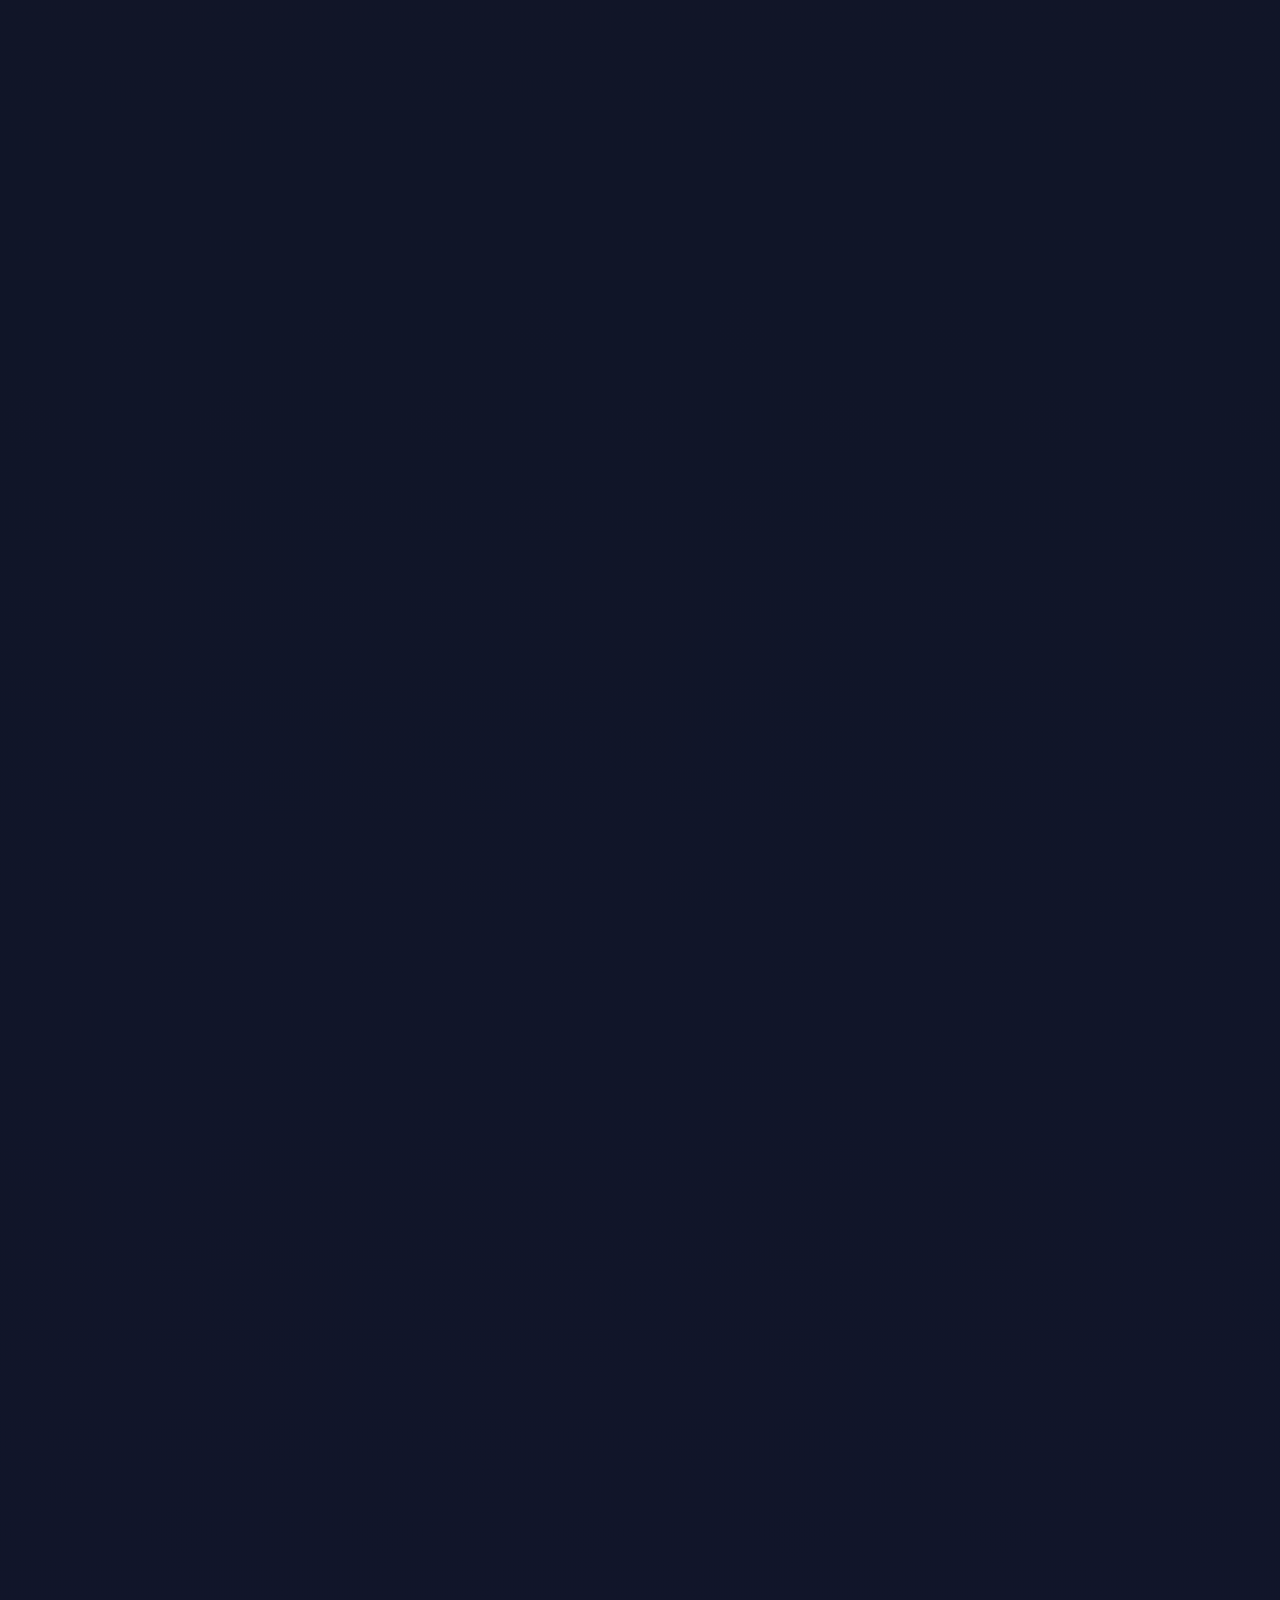
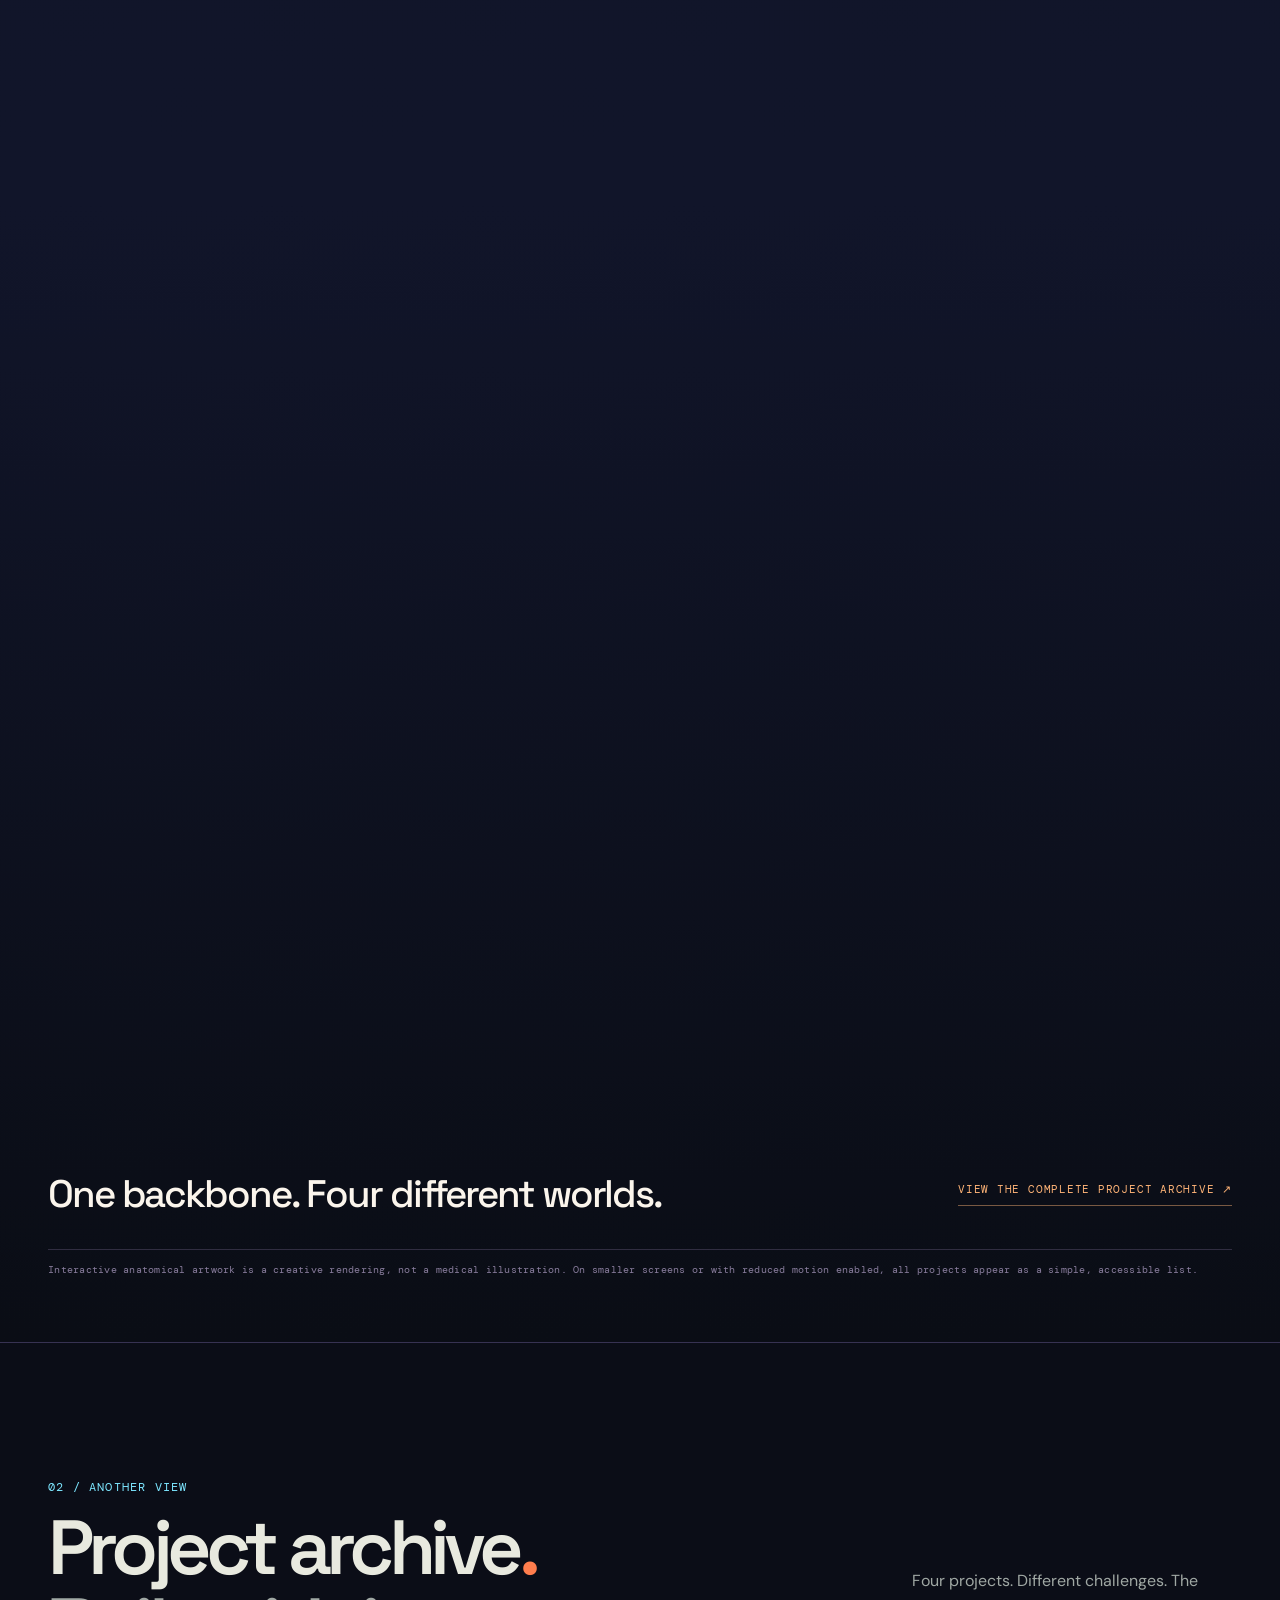
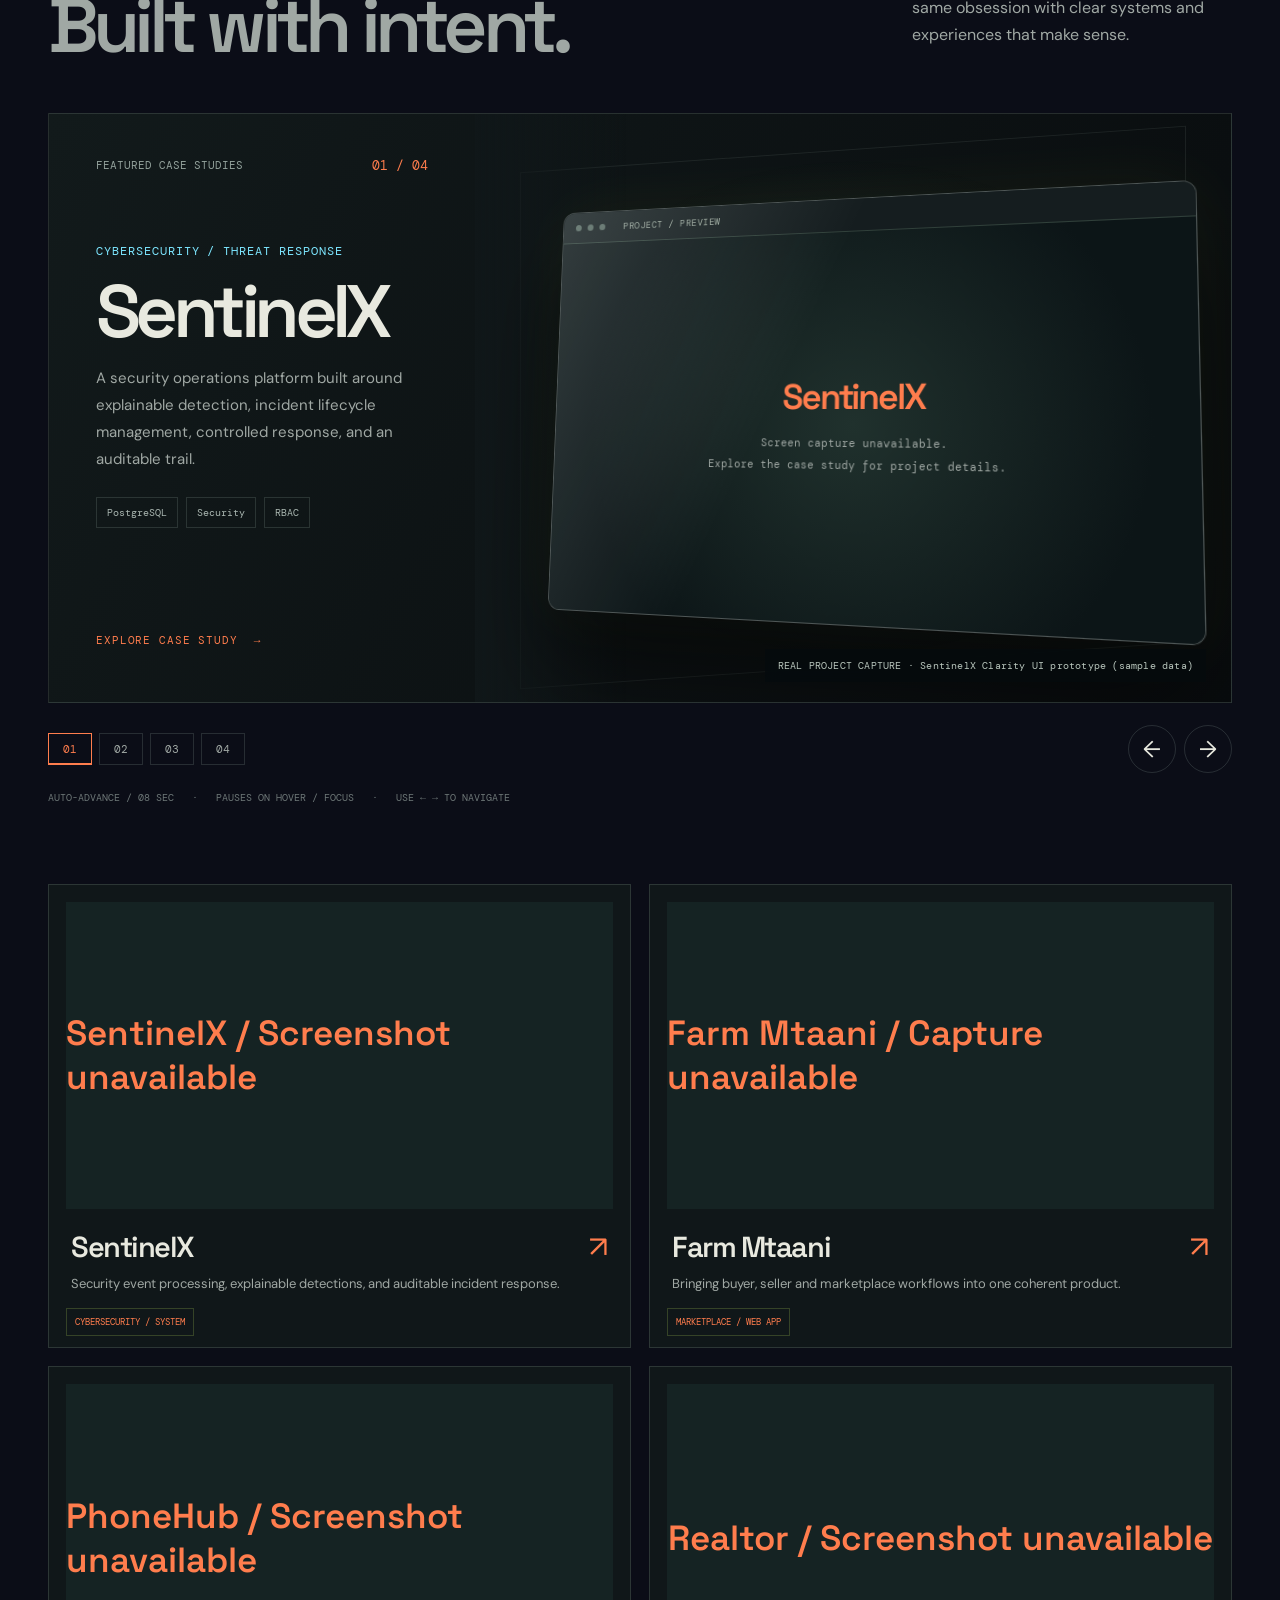
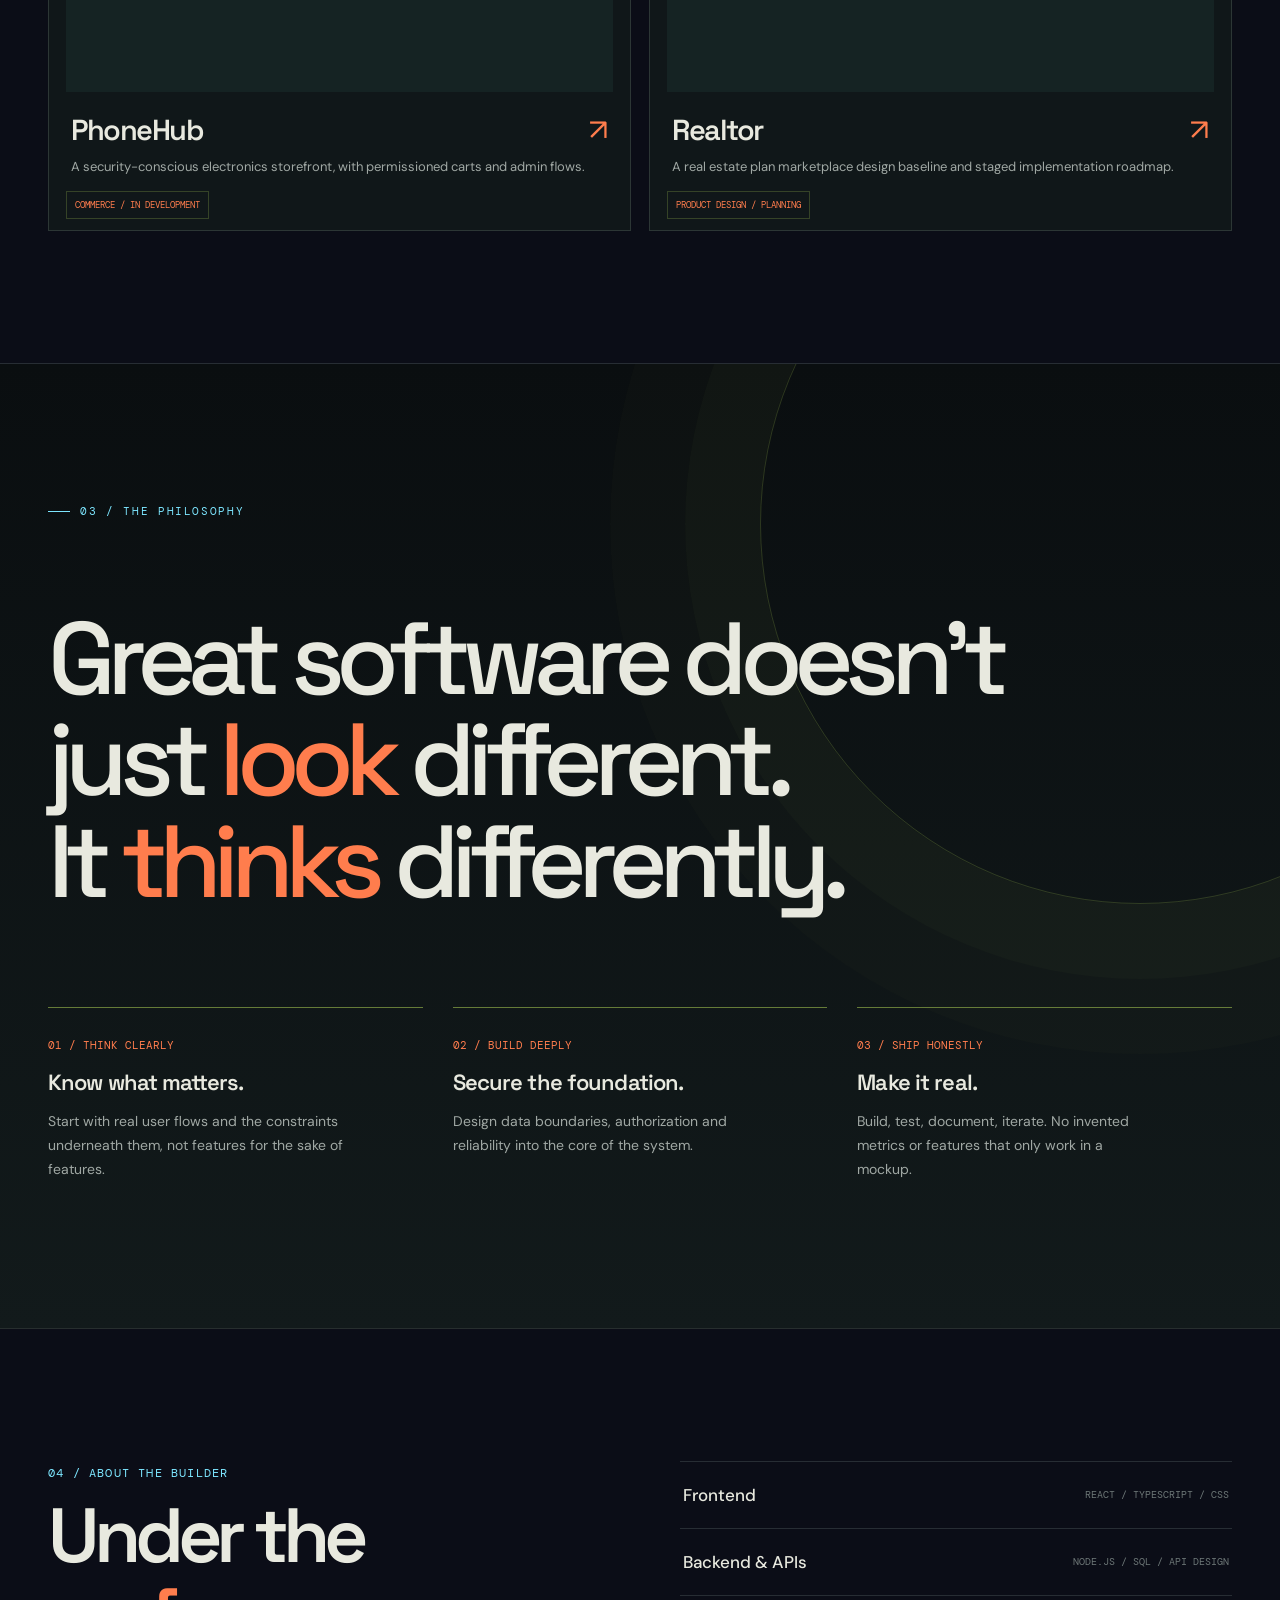
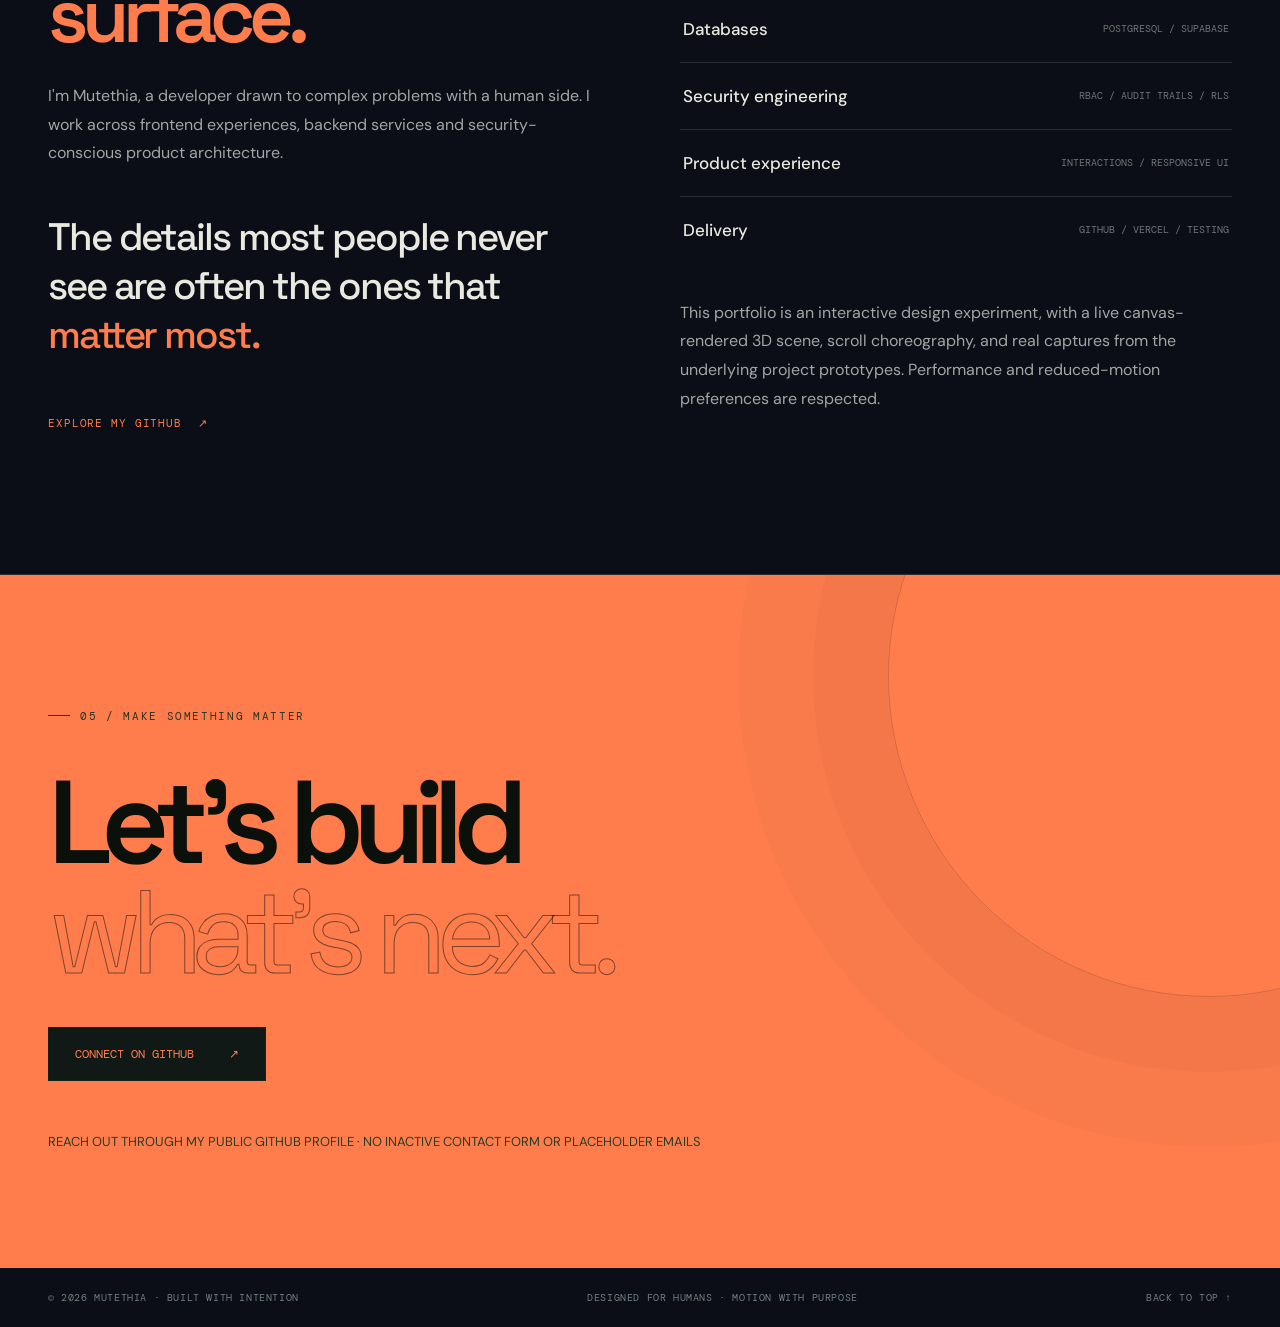
==== commit 6af72d1c: "feat: add anatomically styled 3D spine journey with glowing nerve-linked project staircase" ====
--- a/index.html
+++ b/index.html
@@ -1,9 +1,65 @@
-<!doctype html><html lang="en"><head><meta charset="utf-8"><meta name="viewport" content="width=device-width, initial-scale=1"><meta name="theme-color" content="#080b0d"><meta name="description" content="Mutethia — full-stack developer building secure, explainable products. Explore SentinelX, Farm Mtaani, PhoneHub and more."><meta property="og:type" content="website"><meta property="og:title" content="Mutethia — Developer / Selected Work"><meta property="og:description" content="Security-minded engineering. Thoughtful interfaces. Selected work in cyber defence, marketplaces and commerce."><meta property="og:image" content="https://mutethia-portfolio-kinetic.vercel.app/assets/social-cover.png"><meta name="twitter:card" content="summary_large_image"><title>Mutethia — Developer / Selected Work</title><link rel="icon" href="/assets/favicon.svg" type="image/svg+xml"><link rel="preconnect" href="https://fonts.googleapis.com"><link rel="preconnect" href="https://fonts.gstatic.com" crossorigin><link rel="preconnect" href="https://screenshot2.lovable.dev"><link rel="stylesheet" href="/styles.css"><script src="/app.js" defer></script></head><body><a class="skip" href="#main">Skip to content</a><div class="noise" aria-hidden="true"></div>
+<!doctype html><html lang="en"><head><meta charset="utf-8"><meta name="viewport" content="width=device-width, initial-scale=1"><meta name="theme-color" content="#bd2718"><meta name="description" content="Mutethia — full-stack developer building secure, explainable products. Explore SentinelX, Farm Mtaani, PhoneHub and more."><meta property="og:type" content="website"><meta property="og:title" content="Mutethia — Developer / Selected Work"><meta property="og:description" content="Security-minded engineering. Thoughtful interfaces. Selected work in cyber defence, marketplaces and commerce."><meta property="og:image" content="https://portfolio-mutethia-glitchs-projects.vercel.app/assets/social-cover.png"><meta name="twitter:card" content="summary_large_image"><title>Mutethia — Developer / Selected Work</title><link rel="icon" href="/assets/favicon.svg" type="image/svg+xml"><link rel="preconnect" href="https://fonts.googleapis.com"><link rel="preconnect" href="https://fonts.gstatic.com" crossorigin><link rel="preconnect" href="https://screenshot2.lovable.dev"><link rel="stylesheet" href="/styles.css"><script src="/app.js" defer></script><script src="/spine-experience.js" defer></script></head><body><a class="skip" href="#main">Skip to content</a><div class="noise" aria-hidden="true"></div>
 <nav class="nav" aria-label="Main navigation"><div class="container"><a class="logo" href="/" aria-label="Mutethia portfolio home">m<span style="color:var(--lime);font:inherit;margin:0">.</span><span>DEVELOPER / PORTFOLIO</span></a><div class="navlinks" id="navlinks"><a href="#work">01 / WORK</a><a href="#philosophy">02 / APPROACH</a><a href="#about">03 / ABOUT</a><a href="#contact">04 / CONTACT</a></div><div class="nav-end"><span class="availability"><i></i> BUILDING WHAT'S NEXT</span><a class="nav-cta" href="https://github.com/Mutethia-glitch" target="_blank" rel="noreferrer">GITHUB ↗</a><button class="mobile-menu" type="button" aria-controls="navlinks" aria-expanded="false" aria-label="Toggle navigation">☰</button></div></div></nav>
 <main id="main"><section class="hero" id="top"><div class="hero-grid" aria-hidden="true"></div><div class="hero-gridline" aria-hidden="true"></div><div class="hero-orb" aria-hidden="true"><canvas id="orb"></canvas></div><div class="container hero-content"><div class="hero-technical reveal"><span class="status-chip">● FULL-STACK / SYSTEMS</span><span class="mono muted">SELECTED WORK · 2026</span></div><h1 class="reveal stagger">Building the<br><em>invisible</em><br>into impact<span class="lime">.</span></h1><p class="hero-desc reveal stagger">I’m Mutethia. I build products where engineering depth meets thoughtful experience — from cybersecurity systems to the marketplaces people use every day.</p><div class="hero-actions reveal stagger"><a href="#work" class="btn-primary">EXPLORE SELECTED WORK <span>↗</span></a><a href="#about" class="btn-ghost">THE THINKING BEHIND IT <span>↓</span></a></div></div><div class="container hero-bottom"><div class="scroll-note"><i></i>SCROLL TO EXPLORE / 001</div><div class="coords">INTERACTIVE 3D / LIVE RENDER<br>DESIGNED FOR DEPTH & CLARITY</div></div></section>
 <div class="ticker" aria-hidden="true"><div class="ticker-track"><span>CYBERSECURITY <b>✳</b> SYSTEMS DESIGN <b>✳</b> FULL-STACK ENGINEERING <b>✳</b> MARKETPLACES <b>✳</b> API DESIGN <b>✳</b> THOUGHTFUL INTERFACES <b>✳</b> CYBERSECURITY <b>✳</b> SYSTEMS DESIGN <b>✳</b> FULL-STACK ENGINEERING <b>✳</b> MARKETPLACES <b>✳</b> API DESIGN <b>✳</b> THOUGHTFUL INTERFACES <b>✳</b></span><span>CYBERSECURITY <b>✳</b> SYSTEMS DESIGN <b>✳</b> FULL-STACK ENGINEERING <b>✳</b> MARKETPLACES <b>✳</b> API DESIGN <b>✳</b> THOUGHTFUL INTERFACES <b>✳</b> CYBERSECURITY <b>✳</b> SYSTEMS DESIGN <b>✳</b> FULL-STACK ENGINEERING <b>✳</b> MARKETPLACES <b>✳</b> API DESIGN <b>✳</b> THOUGHTFUL INTERFACES <b>✳</b></span></div></div>
-<section id="work" class="section"><div class="container"><div class="section-top reveal"><div><span class="section-label">01 / WHAT I BUILD</span><h2 class="section-title">Selected work<span class="lime">.</span><br><em>Built with intent.</em></h2></div><p class="section-description">Four projects. Different challenges. The same obsession with clear systems and experiences that make sense.</p></div><div id="showcase" class="showcase reveal" tabindex="0" role="region" aria-label="Featured project slideshow, use left and right arrow keys"><div class="showcase-left"><div class="showcase-meta"><span>FEATURED CASE STUDIES</span><span id="project-index" class="showcase-index">01 / 04</span></div><div aria-live="polite" aria-atomic="true"><div id="project-type" class="showcase-type">CYBERSECURITY / THREAT RESPONSE</div><h3 id="project-name" class="showcase-title">SentinelX</h3><p id="project-copy" class="showcase-copy">A security operations platform built around explainable detection, incident lifecycle management, controlled response, and an auditable trail.</p><div id="project-tags" class="tags"><span class="tag">PostgreSQL</span><span class="tag">Security</span><span class="tag">RBAC</span></div></div><a id="project-link" href="/work/sentinelx/" class="read-link">EXPLORE CASE STUDY <span>→</span></a></div><div class="showcase-stage"><div class="screen-card" id="screen-card"><div class="browser-bar"><i></i><i></i><i></i><span>PROJECT / PREVIEW</span></div><div class="screen-viewport"><img id="project-image" src="https://screenshot2.lovable.dev/lovp_0yr07832t78h4r6n7httc4n58j/da0f219c61b445efab64fae13820744f_1791303402230.png" alt="SentinelX interface prototype screenshot" width="1200" height="760" fetchpriority="high" decoding="async" data-fallback><div class="image-fallback"><strong>SentinelX</strong>Screen capture unavailable.<br>Explore the case study for project details.</div></div></div><div id="project-caption" class="screen-caption">REAL PROJECT CAPTURE · SentinelX Clarity UI prototype (sample data)</div></div></div><div class="slide-controls"><div class="slide-selector"><button type="button" class="slide-dot" aria-label="Show SentinelX" aria-current="true">01</button><button type="button" class="slide-dot" aria-label="Show Farm Mtaani" aria-current="false">02</button><button type="button" class="slide-dot" aria-label="Show PhoneHub" aria-current="false">03</button><button type="button" class="slide-dot" aria-label="Show Realtor" aria-current="false">04</button></div><div class="slide-nav"><button id="slide-prev" type="button" class="circle-btn" aria-label="Previous project">←</button><button id="slide-next" type="button" class="circle-btn" aria-label="Next project">→</button></div></div><p class="keyboard-hint">AUTO-ADVANCE / 08 SEC &nbsp; · &nbsp; PAUSES ON HOVER / FOCUS &nbsp; · &nbsp; USE ← → TO NAVIGATE</p>
+<section class="neural-section" id="work" aria-labelledby="neural-heading">
+  <div class="container neural-intro">
+    <div class="neural-kicker"><i class="neural-pulse" aria-hidden="true"></i> 01 / THE ANATOMY OF WORK</div>
+    <h2 id="neural-heading">Ideas with<br><em>a backbone.</em></h2>
+    <div class="neural-intro-footer">
+      <p>Four projects. One living structure. Follow the spine as each connected idea comes into focus — building from systems, through people, into experiences.</p>
+      <span>SCROLL TO EXPLORE THE ANATOMY<br><span aria-hidden="true">↓</span> A JOURNEY IN FOUR VERTEBRAE</span>
+    </div>
+  </div>
+  <div class="neural-track" id="neural-track">
+    <div class="neural-sticky">
+      <div class="neural-ambient" aria-hidden="true"></div>
+      <canvas id="spine-canvas" class="spine-canvas" aria-hidden="true"></canvas>
+      <div class="neural-hud" aria-hidden="true"><div class="neural-hud-label">VERTEBRAL / PROJECT SEQUENCE</div><div class="neural-current-number" id="neural-index">01 <span>/ 04</span></div><div class="neural-meter"><i id="neural-meter-fill"></i></div><div class="neural-hud-caption">SPINAL CORD <span>◆</span> NERVE ROOTS <span>◆</span> IDEAS</div></div>
+      <div class="neural-axis-label" aria-hidden="true"><i></i> ANATOMY OF A BUILDER / REAL TIME MODEL</div>
+      <div class="neural-steps">
+<article class="neuro-step" data-project="sentinelx" aria-label="SentinelX project" style="--step-accent:#7de6ff">
+      <div class="neuro-card-skin">
+        <div class="neuro-topline"><span>NEURAL NODE / 01</span><span class="neuro-signal"><i></i> SIGNAL CONNECTED</span></div>
+        <figure class="neuro-picture"><img loading="lazy" decoding="async" src="https://screenshot2.lovable.dev/lovp_0yr07832t78h4r6n7httc4n58j/da0f219c61b445efab64fae13820744f_1791303402230.png" alt="Actual SentinelX Clarity interface prototype showing a security dashboard" width="1200" height="760"><span class="neuro-img-fallback">SentinelX<small>Project capture unavailable</small></span></figure>
+        <div class="neuro-copy"><div class="neuro-domain">CYBERSECURITY / INCIDENT RESPONSE</div><h3>SentinelX<span>.</span></h3><p class="neuro-headline">Security with a backbone.</p><p class="neuro-description">Deterministic detection, auditable incident response and PostgreSQL-backed isolation.</p>
+        <div class="neuro-foot"><span>SENTINELX CLARITY · REAL UI PROTOTYPE</span><a href="/work/sentinelx/" aria-label="Read the SentinelX case study">EXPLORE PROJECT <b aria-hidden="true">↗</b></a></div></div>
+      </div>
+    </article>
+<article class="neuro-step" data-project="farm-mtaani" aria-label="Farm Mtaani project" style="--step-accent:#f6dc6a">
+      <div class="neuro-card-skin">
+        <div class="neuro-topline"><span>NEURAL NODE / 02</span><span class="neuro-signal"><i></i> SIGNAL CONNECTED</span></div>
+        <figure class="neuro-picture"><img loading="lazy" decoding="async" src="https://image.thum.io/get/noanimate/width/1200/crop/760/https://www.farmmtaani.com/" alt="Capture of the Farm Mtaani public marketplace" width="1200" height="760"><span class="neuro-img-fallback">Farm Mtaani<small>Project capture unavailable</small></span></figure>
+        <div class="neuro-copy"><div class="neuro-domain">MARKETPLACE / AGRICULTURE</div><h3>Farm Mtaani<span>.</span></h3><p class="neuro-headline">Where supply meets demand.</p><p class="neuro-description">Buyer, farmer, order and administration journeys designed to work together.</p>
+        <div class="neuro-foot"><span>PUBLIC SITE CAPTURE · FARM MTAANI</span><a href="/work/farm-mtaani/" aria-label="Read the Farm Mtaani case study">EXPLORE PROJECT <b aria-hidden="true">↗</b></a></div></div>
+      </div>
+    </article>
+<article class="neuro-step" data-project="phonehub" aria-label="PhoneHub project" style="--step-accent:#ff83c3">
+      <div class="neuro-card-skin">
+        <div class="neuro-topline"><span>NEURAL NODE / 03</span><span class="neuro-signal"><i></i> SIGNAL CONNECTED</span></div>
+        <figure class="neuro-picture"><img loading="lazy" decoding="async" src="https://screenshot2.lovable.dev/lovp_7a6fajhb6n8yqsjmq8ppq0d6xw/6061000218aa4367f8410d53a971440e_1791836760630.png" alt="Actual PhoneHub storefront interface prototype" width="1200" height="760"><span class="neuro-img-fallback">PhoneHub<small>Project capture unavailable</small></span></figure>
+        <div class="neuro-copy"><div class="neuro-domain">COMMERCE / IN DEVELOPMENT</div><h3>PhoneHub<span>.</span></h3><p class="neuro-headline">Commerce, without shortcuts.</p><p class="neuro-description">A catalog and secure cart with Supabase authentication and carefully gated payments.</p>
+        <div class="neuro-foot"><span>PHONEHUB · REAL FRONTEND PROTOTYPE</span><a href="/work/phonehub/" aria-label="Read the PhoneHub case study">EXPLORE PROJECT <b aria-hidden="true">↗</b></a></div></div>
+      </div>
+    </article>
+<article class="neuro-step" data-project="realtor" aria-label="Realtor project" style="--step-accent:#b6a0ff">
+      <div class="neuro-card-skin">
+        <div class="neuro-topline"><span>NEURAL NODE / 04</span><span class="neuro-signal"><i></i> SIGNAL CONNECTED</span></div>
+        <figure class="neuro-picture"><img loading="lazy" decoding="async" src="https://screenshot2.lovable.dev/lovp_0nbbgwkndx8bfrm07v2ax8qtk4/fbb39af7c1e907f2974a44bdd6b31982_1791382090382.png" alt="Actual real estate marketplace design prototype" width="1200" height="760"><span class="neuro-img-fallback">Realtor<small>Project capture unavailable</small></span></figure>
+        <div class="neuro-copy"><div class="neuro-domain">REAL ESTATE / PRODUCT DESIGN</div><h3>Realtor<span>.</span></h3><p class="neuro-headline">Places worth exploring.</p><p class="neuro-description">An architectural-plan storefront design and staged implementation roadmap.</p>
+        <div class="neuro-foot"><span>HOME HARMONY HUB · REAL DESIGN PROTOTYPE</span><a href="/work/realtor/" aria-label="Read the Realtor case study">EXPLORE PROJECT <b aria-hidden="true">↗</b></a></div></div>
+      </div>
+    </article>
+      </div>
+      <div class="neural-scroll-cue" aria-hidden="true"><i></i> CONTINUE SCROLLING TO ROTATE THE SPINE</div>
+      <div class="neural-scene-legend" aria-hidden="true"><span><i></i> BONE</span><span><i></i> NERVE</span><span><i></i> ACTIVE CONNECTION</span></div>
+    </div>
+  </div>
+  <div class="container neural-tail"><p>One backbone. Four different worlds.</p><a href="#projects-archive">VIEW THE COMPLETE PROJECT ARCHIVE ↗</a></div>
+  <p class="container neural-access-note">Interactive anatomical artwork is a creative rendering, not a medical illustration. On smaller screens or with reduced motion enabled, all projects appear as a simple, accessible list.</p>
+</section>
+<section id="projects-archive" class="section"><div class="container"><div class="section-top reveal"><div><span class="section-label">02 / ANOTHER VIEW</span><h2 class="section-title">Project archive<span class="lime">.</span><br><em>Built with intent.</em></h2></div><p class="section-description">Four projects. Different challenges. The same obsession with clear systems and experiences that make sense.</p></div><div id="showcase" class="showcase reveal" tabindex="0" role="region" aria-label="Featured project slideshow, use left and right arrow keys"><div class="showcase-left"><div class="showcase-meta"><span>FEATURED CASE STUDIES</span><span id="project-index" class="showcase-index">01 / 04</span></div><div aria-live="polite" aria-atomic="true"><div id="project-type" class="showcase-type">CYBERSECURITY / THREAT RESPONSE</div><h3 id="project-name" class="showcase-title">SentinelX</h3><p id="project-copy" class="showcase-copy">A security operations platform built around explainable detection, incident lifecycle management, controlled response, and an auditable trail.</p><div id="project-tags" class="tags"><span class="tag">PostgreSQL</span><span class="tag">Security</span><span class="tag">RBAC</span></div></div><a id="project-link" href="/work/sentinelx/" class="read-link">EXPLORE CASE STUDY <span>→</span></a></div><div class="showcase-stage"><div class="screen-card" id="screen-card"><div class="browser-bar"><i></i><i></i><i></i><span>PROJECT / PREVIEW</span></div><div class="screen-viewport"><img id="project-image" src="https://screenshot2.lovable.dev/lovp_0yr07832t78h4r6n7httc4n58j/da0f219c61b445efab64fae13820744f_1791303402230.png" alt="SentinelX interface prototype screenshot" width="1200" height="760" fetchpriority="high" decoding="async" data-fallback><div class="image-fallback"><strong>SentinelX</strong>Screen capture unavailable.<br>Explore the case study for project details.</div></div></div><div id="project-caption" class="screen-caption">REAL PROJECT CAPTURE · SentinelX Clarity UI prototype (sample data)</div></div></div><div class="slide-controls"><div class="slide-selector"><button type="button" class="slide-dot" aria-label="Show SentinelX" aria-current="true">01</button><button type="button" class="slide-dot" aria-label="Show Farm Mtaani" aria-current="false">02</button><button type="button" class="slide-dot" aria-label="Show PhoneHub" aria-current="false">03</button><button type="button" class="slide-dot" aria-label="Show Realtor" aria-current="false">04</button></div><div class="slide-nav"><button id="slide-prev" type="button" class="circle-btn" aria-label="Previous project">←</button><button id="slide-next" type="button" class="circle-btn" aria-label="Next project">→</button></div></div><p class="keyboard-hint">AUTO-ADVANCE / 08 SEC &nbsp; · &nbsp; PAUSES ON HOVER / FOCUS &nbsp; · &nbsp; USE ← → TO NAVIGATE</p>
 <div class="work-grid"><a class="work-card reveal" href="/work/sentinelx/"><figure><img src="https://screenshot2.lovable.dev/lovp_0yr07832t78h4r6n7httc4n58j/da0f219c61b445efab64fae13820744f_1791303402230.png" alt="SentinelX Clarity prototype dashboard screenshot" loading="lazy" decoding="async" width="1200" height="760" data-fallback><span class="work-img-fallback">SentinelX / Screenshot unavailable</span></figure><div class="work-card-head"><h3>SentinelX</h3><span class="arrow">↗</span></div><p>Security event processing, explainable detections, and auditable incident response.</p><span class="chip">CYBERSECURITY / SYSTEM</span></a><a class="work-card reveal" href="/work/farm-mtaani/"><figure><img src="https://image.thum.io/get/noanimate/width/1200/crop/760/https://www.farmmtaani.com/" alt="Screenshot capture of the Farm Mtaani public marketplace" loading="lazy" decoding="async" width="1200" height="760" data-fallback><span class="work-img-fallback">Farm Mtaani / Capture unavailable</span></figure><div class="work-card-head"><h3>Farm Mtaani</h3><span class="arrow">↗</span></div><p>Bringing buyer, seller and marketplace workflows into one coherent product.</p><span class="chip">MARKETPLACE / WEB APP</span></a><a class="work-card reveal" href="/work/phonehub/"><figure><img src="https://screenshot2.lovable.dev/lovp_7a6fajhb6n8yqsjmq8ppq0d6xw/6061000218aa4367f8410d53a971440e_1791836760630.png" alt="PhoneHub frontend storefront prototype screenshot" loading="lazy" decoding="async" width="1200" height="760" data-fallback><span class="work-img-fallback">PhoneHub / Screenshot unavailable</span></figure><div class="work-card-head"><h3>PhoneHub</h3><span class="arrow">↗</span></div><p>A security-conscious electronics storefront, with permissioned carts and admin flows.</p><span class="chip">COMMERCE / IN DEVELOPMENT</span></a><a class="work-card reveal" href="/work/realtor/"><figure><img src="https://screenshot2.lovable.dev/lovp_0nbbgwkndx8bfrm07v2ax8qtk4/fbb39af7c1e907f2974a44bdd6b31982_1791382090382.png" alt="Home Harmony Hub real estate prototype screenshot" loading="lazy" decoding="async" width="1200" height="760" data-fallback><span class="work-img-fallback">Realtor / Screenshot unavailable</span></figure><div class="work-card-head"><h3>Realtor</h3><span class="arrow">↗</span></div><p>A real estate plan marketplace design baseline and staged implementation roadmap.</p><span class="chip">PRODUCT DESIGN / PLANNING</span></a></div></div></section>
-<section id="philosophy" class="section manifesto"><div class="ghost-ring" aria-hidden="true"></div><div class="container"><div class="eyebrow reveal">02 / THE PHILOSOPHY</div><p class="big-quote reveal">Great software doesn't just <i>look</i> different.<br>It <i>thinks</i> differently.</p><div class="manifesto-footer"><div class="principle reveal stagger"><span>01 / THINK CLEARLY</span><h3>Know what matters.</h3><p>Start with real user flows and the constraints underneath them, not features for the sake of features.</p></div><div class="principle reveal stagger"><span>02 / BUILD DEEPLY</span><h3>Secure the foundation.</h3><p>Design data boundaries, authorization and reliability into the core of the system.</p></div><div class="principle reveal stagger"><span>03 / SHIP HONESTLY</span><h3>Make it real.</h3><p>Build, test, document, iterate. No invented metrics or features that only work in a mockup.</p></div></div></div></section>
-<section id="about" class="section"><div class="container skills"><div class="reveal"><span class="section-label">03 / ABOUT THE BUILDER</span><h2>Under the<br><span class="lime">surface.</span></h2><p class="skill-copy">I'm Mutethia, a developer drawn to complex problems with a human side. I work across frontend experiences, backend services and security-conscious product architecture.</p><p class="quote-big">The details most people never see are often the ones that <b>matter most.</b></p><a class="read-link" href="https://github.com/Mutethia-glitch" target="_blank" rel="noreferrer">EXPLORE MY GITHUB <span>↗</span></a></div><div class="reveal"><div class="skill-row"><strong>Frontend</strong><span>REACT / TYPESCRIPT / CSS</span></div><div class="skill-row"><strong>Backend & APIs</strong><span>NODE.JS / SQL / API DESIGN</span></div><div class="skill-row"><strong>Databases</strong><span>POSTGRESQL / SUPABASE</span></div><div class="skill-row"><strong>Security engineering</strong><span>RBAC / AUDIT TRAILS / RLS</span></div><div class="skill-row"><strong>Product experience</strong><span>INTERACTIONS / RESPONSIVE UI</span></div><div class="skill-row"><strong>Delivery</strong><span>GITHUB / VERCEL / TESTING</span></div><p class="skill-copy" style="margin-top:36px">This portfolio is an interactive design experiment, with a live canvas-rendered 3D scene, scroll choreography, and real captures from the underlying project prototypes. Performance and reduced-motion preferences are respected.</p></div></div></section>
-<section id="contact" class="contact"><div class="container"><div class="eyebrow">04 / MAKE SOMETHING MATTER</div><h2>Let's build<br><em>what's next.</em></h2><a href="https://github.com/Mutethia-glitch" target="_blank" rel="noreferrer" class="action">CONNECT ON GITHUB <span>↗</span></a><p class="small">REACH OUT THROUGH MY PUBLIC GITHUB PROFILE · NO INACTIVE CONTACT FORM OR PLACEHOLDER EMAILS</p></div></section></main><footer class="container footer"><div>© <span data-year>2026</span> MUTETHIA · BUILT WITH INTENTION</div><div>DESIGNED FOR HUMANS · MOTION WITH PURPOSE</div><a href="#top">BACK TO TOP ↑</a></footer></body></html>
+<section id="philosophy" class="section manifesto"><div class="ghost-ring" aria-hidden="true"></div><div class="container"><div class="eyebrow reveal">03 / THE PHILOSOPHY</div><p class="big-quote reveal">Great software doesn't just <i>look</i> different.<br>It <i>thinks</i> differently.</p><div class="manifesto-footer"><div class="principle reveal stagger"><span>01 / THINK CLEARLY</span><h3>Know what matters.</h3><p>Start with real user flows and the constraints underneath them, not features for the sake of features.</p></div><div class="principle reveal stagger"><span>02 / BUILD DEEPLY</span><h3>Secure the foundation.</h3><p>Design data boundaries, authorization and reliability into the core of the system.</p></div><div class="principle reveal stagger"><span>03 / SHIP HONESTLY</span><h3>Make it real.</h3><p>Build, test, document, iterate. No invented metrics or features that only work in a mockup.</p></div></div></div></section>
+<section id="about" class="section"><div class="container skills"><div class="reveal"><span class="section-label">04 / ABOUT THE BUILDER</span><h2>Under the<br><span class="lime">surface.</span></h2><p class="skill-copy">I'm Mutethia, a developer drawn to complex problems with a human side. I work across frontend experiences, backend services and security-conscious product architecture.</p><p class="quote-big">The details most people never see are often the ones that <b>matter most.</b></p><a class="read-link" href="https://github.com/Mutethia-glitch" target="_blank" rel="noreferrer">EXPLORE MY GITHUB <span>↗</span></a></div><div class="reveal"><div class="skill-row"><strong>Frontend</strong><span>REACT / TYPESCRIPT / CSS</span></div><div class="skill-row"><strong>Backend & APIs</strong><span>NODE.JS / SQL / API DESIGN</span></div><div class="skill-row"><strong>Databases</strong><span>POSTGRESQL / SUPABASE</span></div><div class="skill-row"><strong>Security engineering</strong><span>RBAC / AUDIT TRAILS / RLS</span></div><div class="skill-row"><strong>Product experience</strong><span>INTERACTIONS / RESPONSIVE UI</span></div><div class="skill-row"><strong>Delivery</strong><span>GITHUB / VERCEL / TESTING</span></div><p class="skill-copy" style="margin-top:36px">This portfolio is an interactive design experiment, with a live canvas-rendered 3D scene, scroll choreography, and real captures from the underlying project prototypes. Performance and reduced-motion preferences are respected.</p></div></div></section>
+<section id="contact" class="contact"><div class="container"><div class="eyebrow">05 / MAKE SOMETHING MATTER</div><h2>Let's build<br><em>what's next.</em></h2><a href="https://github.com/Mutethia-glitch" target="_blank" rel="noreferrer" class="action">CONNECT ON GITHUB <span>↗</span></a><p class="small">REACH OUT THROUGH MY PUBLIC GITHUB PROFILE · NO INACTIVE CONTACT FORM OR PLACEHOLDER EMAILS</p></div></section></main><footer class="container footer"><div>© <span data-year>2026</span> MUTETHIA · BUILT WITH INTENTION</div><div>DESIGNED FOR HUMANS · MOTION WITH PURPOSE</div><a href="#top">BACK TO TOP ↑</a></footer></body></html>
--- a/styles.css
+++ b/styles.css
@@ -4,3 +4,233 @@
 /* Case study */
 .case-hero{padding:175px 0 72px;position:relative;border-bottom:1px solid var(--line);background:radial-gradient(ellipse at 90% 0%,rgba(112,155,128,.12),transparent 50%)}.back{font:11px var(--mono);color:var(--lime);display:inline-block;margin-bottom:47px}.case-hero h1{font:600 clamp(72px,10vw,160px)/.95 var(--font);letter-spacing:-.09em;margin:20px 0}.case-sub{max-width:830px;font:400 clamp(23px,2.6vw,39px)/1.3 var(--font);letter-spacing:-.035em;color:#bdc6c1;margin:28px 0}.case-top-tags{display:flex;gap:10px;flex-wrap:wrap}.case-picture{position:relative;margin:74px 0 0;border:1px solid var(--line);background:#172024;box-shadow:0 50px 120px rgba(0,0,0,.35);border-radius:12px;overflow:hidden}.case-picture .browser-bar{height:40px}.case-picture img{display:block;width:100%;height:auto;max-height:670px;object-fit:contain;object-position:top;background:#10191b}.case-picture figcaption{padding:15px 18px;font:10px var(--mono);color:var(--muted);background:#0d1416;border-top:1px solid var(--line)}.case-picture .case-fallback{display:none;padding:100px 30px;font:15px var(--mono);text-align:center;color:var(--muted)}.case-picture.img-error img{display:none}.case-picture.img-error .case-fallback{display:block}.case-body{padding:90px 0 125px;display:grid;grid-template-columns:280px minmax(0,1fr);gap:100px}.case-sidebar{position:sticky;top:110px;align-self:start}.side-block{padding:20px 0;border-top:1px solid var(--line)}.side-block h3{font:11px var(--mono);color:var(--dim);text-transform:uppercase;letter-spacing:.12em;margin:0 0 17px}.side-block p{color:var(--muted);font-size:13px;line-height:1.8}.case-text section{margin-bottom:76px}.case-text section .num{color:var(--lime);font:11px var(--mono)}.case-text h2{font:600 clamp(35px,4vw,58px)/1.12 var(--font);letter-spacing:-.065em;margin:18px 0 25px}.case-text p{font-size:18px;line-height:1.8;color:#b4bfbc;max-width:750px;margin-bottom:19px}.case-next{border-top:1px solid var(--line);padding:70px 0}.case-next .link{font:600 clamp(52px,7vw,99px)/1 var(--font);letter-spacing:-.075em;display:flex;justify-content:space-between;align-items:center;margin-top:22px}.case-next .link:hover{color:var(--lime)}.case-next small{font:11px var(--mono);color:var(--muted)}
 @media(max-width:980px){.container{width:min(100% - 48px,1000px)}.navlinks{gap:16px}.availability{display:none}.hero{min-height:770px;max-height:1000px}.hero-orb{right:-32%;width:100%;opacity:.65}.hero-content{padding-top:160px}.hero h1{font-size:clamp(70px,9.1vw,106px)}.showcase{grid-template-columns:1fr}.showcase-left{padding:35px 34px 15px}.showcase-stage{min-height:470px}.showcase-title{font-size:70px}.showcase-copy{max-width:720px}.manifesto-footer{gap:18px}.case-body{gap:45px;grid-template-columns:210px 1fr}}@media(max-width:700px){.container{width:calc(100% - 36px)}.nav{height:68px}.nav-cta,.navlinks{display:none}.mobile-menu{display:block}.navlinks.open{position:fixed;left:0;right:0;top:68px;display:flex;flex-direction:column;background:#0b1214;padding:25px;border-bottom:1px solid var(--line);gap:27px;align-items:stretch}.navlinks.open a{font-size:15px}.logo span{font-size:8px}.hero{height:auto;min-height:795px}.hero-content{min-height:795px;justify-content:center;padding-top:145px;padding-bottom:80px}.hero h1{font-size:clamp(53px,12.4vw,83px);letter-spacing:-.075em}.hero h1 em{-webkit-text-stroke:.9px rgba(232,233,223,.75)}.hero .hero-desc{font-size:15px;max-width:380px;margin-top:30px}.hero-technical{margin-bottom:24px}.hero-orb{right:-55%;top:8%;width:150%;opacity:.3}.hero-bottom{bottom:19px}.coords{display:none}.scroll-note i{height:27px}.section{padding:84px 0}.section-top{display:block}.section-title{font-size:57px}.section-description{margin-top:24px}.showcase{grid-template-columns:1fr}.showcase-left{padding:27px 23px 12px}.showcase-title{font-size:65px}.showcase-stage{min-height:320px}.screen-card{width:88%;height:250px;min-height:unset;transform:perspective(1000px) rotateY(-5deg) rotateX(3deg)}.browser-bar{height:29px}.screen-viewport{height:calc(100% - 29px)}.screen-caption{bottom:8px;right:8px;font-size:8px;max-width:90%}.work-grid{grid-template-columns:1fr;margin-top:50px}.slide-controls{align-items:center}.keyboard-hint{display:none}.manifesto{min-height:unset}.manifesto .big-quote{margin:65px 0 35px;font-size:clamp(49px,11.5vw,78px)}.manifesto-footer{grid-template-columns:1fr;gap:25px;margin-top:50px}.skills{grid-template-columns:1fr;gap:50px}.skills h2{font-size:60px}.contact{padding:85px 0}.contact h2{font-size:clamp(62px,14vw,105px)}.footer{flex-direction:column;font-size:9px}.case-hero{padding:125px 0 50px}.case-hero h1{font-size:clamp(66px,12vw,106px)}.case-sub{font-size:24px}.case-picture{margin-top:45px}.case-body{padding:65px 0 75px;grid-template-columns:1fr;gap:45px}.case-sidebar{position:static;display:grid;grid-template-columns:1fr 1fr;gap:15px}.case-text p{font-size:16px}.case-text h2{font-size:42px}.case-next .link{font-size:60px}}@media(prefers-reduced-motion:reduce){*,*:before,*:after{animation-duration:.01ms!important;transition-duration:.01ms!important;scroll-behavior:auto!important}.reveal{opacity:1;transform:none}}
+
+/* ════════════════════════════════════════════════════════════════════════
+   THE ANATOMY OF WORK — a scroll-driven, real-geometry 3D spine & nerves
+   A brighter spectrum: violet twilight, mineral blue, amber bone, vivid coral.
+   ════════════════════════════════════════════════════════════════════════ */
+:root {
+  --iris:#ac8cff;
+  --aqua:#7de6ff;
+  --rose:#ff83c3;
+  --marigold:#f6dc6a;
+  --opal:#fff4dd;
+  --active-neural-accent:var(--aqua);
+}
+.nav{background:rgba(12,13,26,.82);border-bottom-color:rgba(177,154,222,.20)}
+.hero:before{background:radial-gradient(ellipse at 78% 45%,rgba(129,97,216,.23),transparent 55%),radial-gradient(ellipse at 28% 100%,rgba(87,183,215,.15),transparent 54%)}
+.hero-grid{background-image:linear-gradient(90deg,transparent 96%,rgba(170,176,240,.075) 96%),linear-gradient(0deg,transparent 96%,rgba(170,176,240,.075) 96%)}
+.hero h1 em{-webkit-text-stroke:1px rgba(234,210,255,.78)}
+.status-chip{border-color:rgba(198,158,245,.45);background:rgba(116,82,196,.18);color:#d1b4ff}
+.ticker{background:#171425}
+.ticker-track b{color:var(--rose)}
+.section-label,.eyebrow,.showcase-type{color:var(--aqua)}
+.neural-section{
+  position:relative;overflow:clip;
+  --active-neural-accent:#7de6ff;
+  color:#fbf5ec;
+  background:linear-gradient(180deg,#101122 0%,#161528 16%,#101528 47%,#11152a 78%,#0a0d15 100%);
+  border-top:1px solid rgba(188,162,245,.24);
+  border-bottom:1px solid rgba(188,162,245,.23);
+}
+.neural-intro{padding-top:128px;padding-bottom:130px;position:relative;z-index:3}
+.neural-intro:before{content:"";position:absolute;inset:-50% -30% 0 -30%;z-index:-1;pointer-events:none;background:radial-gradient(ellipse at 32% 66%,rgba(158,106,239,.18),transparent 48%),radial-gradient(ellipse at 78% 80%,rgba(126,222,241,.13),transparent 48%)}
+.neural-kicker{display:inline-flex;align-items:center;gap:10px;font:11px var(--mono);letter-spacing:.24em;color:var(--aqua)}
+.neural-pulse{display:block;width:8px;height:8px;border-radius:50%;background:var(--aqua);box-shadow:0 0 0 5px rgba(125,230,255,.12),0 0 19px #7de6ff}
+.neural-intro h2{font:600 clamp(65px,10.2vw,150px)/.90 var(--font);letter-spacing:-.092em;margin:38px 0 54px;max-width:1200px}
+.neural-intro h2 em{font-weight:400;color:transparent;font-style:normal;-webkit-text-stroke:1.4px rgba(212,180,255,.94)}
+.neural-intro-footer{border-top:1px solid rgba(208,190,239,.25);padding-top:27px;display:flex;align-items:start;justify-content:space-between;gap:38px}
+.neural-intro-footer p{font-size:17px;line-height:1.7;color:#c6bed9;max-width:510px;margin:0}
+.neural-intro-footer>span{font:10px/2 var(--mono);text-align:right;letter-spacing:.16em;color:#b2a6cf}
+.neural-intro-footer>span span{font-size:20px;color:var(--marigold)}
+.neural-track{position:relative;height:470svh;min-height:3000px}
+.neural-sticky{position:sticky;top:0;height:100svh;min-height:720px;overflow:hidden;isolation:isolate;background:radial-gradient(ellipse at 32% 45%,rgba(117,111,191,.13),transparent 34%),linear-gradient(120deg,#121425,#1b172c 42%,#121b2b 100%)}
+.neural-sticky:before{content:"";position:absolute;inset:0;z-index:0;opacity:.65;pointer-events:none;background-image:linear-gradient(rgba(157,178,231,.055) 1px,transparent 1px),linear-gradient(90deg,rgba(157,178,231,.055) 1px,transparent 1px);background-size:66px 66px;mask-image:linear-gradient(90deg,#000 0%,#000 64%,transparent 95%)}
+.neural-sticky:after{content:"";position:absolute;inset:0;z-index:0;pointer-events:none;background:radial-gradient(ellipse at 92% 80%,rgba(222,102,196,.10),transparent 44%),radial-gradient(ellipse at 10% 25%,rgba(81,176,224,.13),transparent 50%)}
+.neural-ambient{position:absolute;inset:0;pointer-events:none;z-index:1;background:linear-gradient(95deg,transparent 0%,transparent 35%,rgba(9,12,26,.12) 56%,rgba(9,12,26,.70) 100%)}
+.spine-canvas{position:absolute;z-index:2;inset:0;width:100%;height:100%;display:block;pointer-events:none;opacity:.97}
+.neural-hud{position:absolute;z-index:8;left:clamp(24px,5.2vw,92px);top:clamp(100px,15vh,170px);color:#c5b8d7;pointer-events:none}
+.neural-hud-label{font:10px var(--mono);letter-spacing:.20em;color:#ad9acb}
+.neural-current-number{margin:25px 0 0;font:500 clamp(80px,8vw,130px)/.87 var(--font);letter-spacing:-.095em;color:#fff6ec}
+.neural-current-number span{font:12px var(--mono);letter-spacing:.07em;color:#8e829e;vertical-align:top;margin-left:7px}
+.neural-meter{height:110px;width:2px;background:rgba(205,184,236,.26);position:relative;margin:33px 0 18px 7px}
+.neural-meter i{position:absolute;top:0;left:0;right:0;height:0;background:linear-gradient(var(--aqua),var(--rose));box-shadow:0 0 10px var(--aqua)}
+.neural-hud-caption{font:9px var(--mono);letter-spacing:.13em;color:#958eac}
+.neural-hud-caption span{color:var(--aqua)}
+.neural-axis-label{position:absolute;z-index:3;left:13.5%;bottom:85px;display:flex;align-items:center;gap:13px;transform:rotate(-90deg) translateY(0);transform-origin:left center;font:9px var(--mono);color:#9789b8;letter-spacing:.20em;pointer-events:none;opacity:.64}
+.neural-axis-label i{width:26px;height:1px;background:rgba(202,166,241,.48)}
+.neural-steps{position:absolute;z-index:5;inset:0;perspective:1600px;transform-style:preserve-3d;pointer-events:none}
+.neuro-step{position:absolute;width:clamp(380px,36vw,555px);left:76%;top:51%;z-index:10;transform:translate(-50%,-50%);transform-style:preserve-3d;backface-visibility:hidden;will-change:transform,opacity;opacity:0;pointer-events:none;transition:opacity .11s linear, filter .11s linear, transform .11s linear}
+.neuro-step:first-child{opacity:1;pointer-events:auto}
+.neuro-card-skin{overflow:hidden;border:1px solid rgba(231,223,248,.29);border-top:2px solid var(--step-accent);border-radius:20px;background:linear-gradient(135deg,rgba(39,37,62,.97),rgba(19,22,41,.98));box-shadow:0 28px 90px rgba(2,5,21,.72),0 1px 23px rgba(132,104,196,.2),0 0 0 6px rgba(227,207,254,.025);backdrop-filter:blur(19px)}
+.neuro-step.neuro-active .neuro-card-skin{box-shadow:0 28px 100px rgba(2,5,21,.78),0 0 45px color-mix(in srgb,var(--step-accent) 17%,transparent),0 0 0 6px rgba(227,207,254,.025)}
+.neuro-topline{display:flex;align-items:center;justify-content:space-between;gap:12px;padding:14px 19px;color:#cfc4db;font:9px var(--mono);letter-spacing:.11em}
+.neuro-signal{display:flex;align-items:center;gap:7px;color:var(--step-accent)}
+.neuro-signal i{width:5px;height:5px;border-radius:50%;background:currentColor;box-shadow:0 0 12px currentColor}
+.neuro-picture{position:relative;margin:0 13px;overflow:hidden;aspect-ratio:2.05;background:#101426;border:1px solid rgba(255,255,255,.12);border-radius:8px}
+.neuro-picture:after{content:"";position:absolute;inset:0;pointer-events:none;background:linear-gradient(0deg,rgba(10,12,27,.34),transparent 44%)}
+.neuro-picture img{width:100%;height:100%;display:block;object-fit:cover;object-position:center top;filter:saturate(.95);transition:transform .5s var(--ease)}
+.neuro-active .neuro-picture img:hover{transform:scale(1.025)}
+.neuro-img-fallback{position:absolute;inset:0;display:none;place-content:center;text-align:center;font:500 40px var(--font);color:#f8edff;background:radial-gradient(circle at 50% 50%,rgba(151,121,213,.21),transparent),#16192e}
+.neuro-img-fallback small{display:block;font:11px var(--mono);margin-top:9px;color:#bdb1cf}
+.neuro-step.img-error img{display:none}.neuro-step.img-error .neuro-img-fallback{display:grid}
+.neuro-copy{padding:18px 24px 23px}
+.neuro-domain{font:10px var(--mono);letter-spacing:.15em;color:var(--step-accent)}
+.neuro-copy h3{font:600 clamp(48px,4.5vw,76px)/.94 var(--font);letter-spacing:-.082em;margin:10px 0 8px;color:#fffaf2}
+.neuro-copy h3 span{color:var(--step-accent)}
+.neuro-headline{font:500 clamp(17px,1.5vw,22px)/1.2 var(--font);margin:0;color:#e8d9f3;letter-spacing:-.03em}
+.neuro-description{font-size:12px;line-height:1.75;max-width:95%;color:#b9b0c8;margin:13px 0 17px}
+.neuro-foot{border-top:1px solid rgba(220,204,245,.19);padding-top:14px;display:flex;justify-content:space-between;align-items:center;gap:10px;flex-wrap:wrap}
+.neuro-foot>span{font:9px var(--mono);color:#938da7}
+.neuro-foot a{display:inline-flex;align-items:center;gap:13px;font:10px var(--mono);letter-spacing:.035em;color:var(--step-accent);padding:8px 0}
+.neuro-foot a b{font:20px var(--font);font-weight:400;transition:transform .2s}.neuro-foot a:hover b{transform:translate(4px,-4px)}
+.neural-scroll-cue{position:absolute;z-index:7;bottom:44px;left:clamp(24px,5.2vw,92px);display:flex;gap:14px;align-items:center;font:9px var(--mono);letter-spacing:.16em;color:#af9cbe;pointer-events:none}
+.neural-scroll-cue i{width:46px;height:1px;background:linear-gradient(90deg,var(--rose),transparent)}
+.neural-scene-legend{position:absolute;z-index:7;bottom:43px;right:clamp(24px,5.2vw,92px);display:flex;gap:20px;font:9px var(--mono);color:#a99dbc;letter-spacing:.08em;pointer-events:none}
+.neural-scene-legend span{display:flex;align-items:center;gap:8px}.neural-scene-legend i{height:7px;width:7px;border-radius:50%;background:#e2c8a4}
+.neural-scene-legend span:nth-child(2) i{background:var(--marigold)}
+.neural-scene-legend span:nth-child(3) i{background:var(--rose)}
+.neural-tail{display:flex;justify-content:space-between;align-items:center;gap:20px;padding:58px 0 34px;border-bottom:1px solid rgba(201,176,232,.2)}
+.neural-tail p{font:500 clamp(25px,3vw,40px)/1.1 var(--font);letter-spacing:-.055em;margin:0}
+.neural-tail a{font:11px var(--mono);color:var(--aqua);letter-spacing:.07em;border-bottom:1px solid rgba(125,230,255,.45);padding-bottom:9px}
+.neural-access-note{padding-top:12px;padding-bottom:64px;font:10px/1.6 var(--mono);color:#897d9d;letter-spacing:.025em}
+/* In the event of JS failure, the screenshot cards remain navigable. */
+.neural-section:not(.neural-static) .neuro-step:first-child{opacity:1;pointer-events:auto}
+@media(max-width:1200px){
+ .neural-hud{left:30px}
+ .neuro-step{left:74%;width:min(44vw,500px)}
+ .neural-scene-legend{gap:12px;right:20px}
+ .neural-axis-label{display:none}
+}
+@media(max-width:900px){
+ .neural-intro{padding-top:100px;padding-bottom:56px}
+ .neural-intro h2{font-size:clamp(62px,10vw,112px);margin:28px 0 38px}
+ .neural-track{height:auto;min-height:0}
+ .neural-sticky{position:relative;height:auto;min-height:0;overflow:hidden;padding:0 24px 55px}
+ .spine-canvas{position:absolute;top:0;left:0;height:650px;width:100%;opacity:.83;mask-image:linear-gradient(180deg,black 0%,black 62%,transparent 100%)}
+ .neural-ambient{background:linear-gradient(180deg,rgba(12,14,29,.12) 0%,rgba(12,14,29,.13) 36%,#12162c 78%)}
+ .neural-hud{position:relative;left:auto;top:auto;z-index:5;padding:65px 0 0 4px;width:max-content}
+ .neural-current-number{font-size:68px;margin-top:18px}
+ .neural-meter,.neural-hud-caption{display:none}
+ .neural-steps{position:relative;display:grid;gap:22px;perspective:none;margin:330px auto 0;max-width:680px;pointer-events:auto}
+ .neuro-step{position:relative;top:auto;left:auto;width:100%;opacity:1!important;pointer-events:auto!important;transform:none!important;filter:none!important;z-index:auto!important;transition:none}
+ .neuro-card-skin{border-radius:17px}
+ .neural-scroll-cue,.neural-scene-legend{display:none}
+ .neural-tail{display:block}
+ .neural-tail a{display:inline-block;margin-top:20px}
+}
+@media(max-width:600px){
+ .neural-intro{padding-top:77px;padding-bottom:45px}
+ .neural-intro h2{font-size:clamp(50px,12vw,77px);letter-spacing:-.085em}
+ .neural-intro-footer{display:block;padding-top:20px}
+ .neural-intro-footer p{font-size:14px;max-width:430px}
+ .neural-intro-footer>span{display:block;text-align:left;margin-top:22px}
+ .neural-sticky{padding:0 18px 42px}
+ .spine-canvas{height:570px;opacity:.94}
+ .neural-hud{padding-top:32px}
+ .neural-hud-label{font-size:9px}
+ .neural-current-number{font-size:52px;margin:13px 0 0}
+ .neural-steps{margin-top:318px;gap:18px}
+ .neuro-picture{aspect-ratio:1.95}
+ .neuro-topline{font-size:8px;padding:12px 13px}
+ .neuro-copy{padding:16px 16px 18px}
+ .neuro-copy h3{font-size:50px}
+ .neuro-headline{font-size:17px}
+ .neuro-description{font-size:12px}
+ .neuro-foot{gap:9px}
+ .neuro-foot>span{line-height:1.7}
+ .neural-tail p{font-size:30px}
+ .neural-access-note{font-size:9px;padding-bottom:52px}
+}
+@media(prefers-reduced-motion:reduce){
+ .neural-section .neural-track{height:auto;min-height:0}
+ .neural-section .neural-sticky{position:relative;height:auto;min-height:0;padding:30px 24px 55px}
+ .neural-section .spine-canvas{position:absolute;inset:0 0 auto;height:600px;max-height:650px;opacity:.7}
+ .neural-section .neural-steps{position:relative;inset:auto;display:grid;grid-template-columns:repeat(2,minmax(0,1fr));gap:20px;margin:460px auto 0;max-width:1200px;perspective:none;pointer-events:auto}
+ .neural-section .neuro-step{position:relative;left:auto;top:auto;width:100%;opacity:1!important;pointer-events:auto!important;filter:none!important;transform:none!important;z-index:auto!important;transition:none!important}
+ .neural-section .neural-scroll-cue,.neural-section .neural-scene-legend{display:none}
+ .neural-section .neural-hud{position:absolute;top:65px;left:30px}
+}
+@media(prefers-reduced-motion:reduce) and (max-width:800px){
+ .neural-section .neural-steps{grid-template-columns:1fr;margin-top:385px}
+}
+
+/* Hero palette inspired by the supplied red-orange editorial reference.
+   The anatomical visualization stays bone/pearl with cyan, gold, pink and iris nerve signals. */
+:root{--lime:#ff7d4d;--cyan:#7de6ff}
+body{background:#0b0d17}
+.hero{
+  background:linear-gradient(116deg,#ef5215 0%,#bd2718 38%,#7f1924 70%,#180e24 100%);
+  color:#fff8f4;
+}
+.hero:before{
+  background:radial-gradient(ellipse at 30% 20%,rgba(255,154,68,.32),transparent 45%),
+    radial-gradient(ellipse at 79% 55%,rgba(255,36,72,.29),transparent 55%),
+    linear-gradient(180deg,transparent 62%,rgba(18,11,27,.38));
+}
+.hero-grid{opacity:.29;background-image:linear-gradient(90deg,transparent 96%,rgba(255,246,225,.13) 96%),linear-gradient(0deg,transparent 96%,rgba(255,246,225,.12) 96%)}
+.hero h1{color:#fffafa;text-shadow:0 1px 20px rgba(88,18,17,.08)}
+.hero h1 em{-webkit-text-stroke:1.45px rgba(255,248,240,.85)}
+.hero .hero-desc{color:#fff2e9}
+.hero-technical .muted{color:#ffe0cf}
+.status-chip{background:rgba(255,246,228,.12);border-color:rgba(255,244,228,.56);color:#fff8ed}
+.btn-primary{background:#fff9f4;color:#ae2f18;border-color:#fff9f4;border-radius:100px;font-weight:500}
+.btn-primary:hover{background:#ffdda7}
+.btn-ghost{color:#fff8ef;border-color:rgba(255,239,226,.45);border-radius:100px}
+.btn-ghost:hover{border-color:#fff}
+.hero-orb{opacity:.7;mix-blend-mode:screen}
+.hero .scroll-note,.hero .coords{color:#ffecdf}
+.ticker{background:#201021;border-color:rgba(255,173,135,.30)}
+.ticker-track{color:#ffdad4}
+.ticker-track b{color:#ffb668}
+.nav{background:rgba(29,12,23,.78);border-bottom-color:rgba(255,197,172,.18)}
+.nav .logo{color:#fff4ec}
+.nav .logo span{color:#f6c2b6}
+.navlinks a{color:#f6d8ca}
+.nav-cta{border-color:rgba(255,209,174,.38);color:#fff7e9}
+.nav-cta:hover{border-color:#fff}
+/* Make the anatomical image clearly recognizable as the hero of the project journey. */
+.neural-intro h2{color:#fff7eb}
+.neural-intro h2 em{-webkit-text-stroke:1.25px rgba(255,171,146,.95)}
+.neural-kicker{color:#ffc4a4}
+.neural-pulse{background:#ff7d4d;box-shadow:0 0 0 5px rgba(255,125,77,.14),0 0 19px #ff7d4d}
+.neural-intro{background:radial-gradient(ellipse at 4% 58%,rgba(222,73,49,.15),transparent 50%)}
+.neural-intro-footer>span span{color:#ffba7f}
+.neural-tail a{color:#ffb477;border-color:rgba(255,180,119,.45)}
+.neural-track{scroll-margin-top:0}
+@media(max-width:900px){.hero-orb{mix-blend-mode:screen;opacity:.33}}
+
+/* Chromium and WebKit compatibility: use individual font properties instead of
+   a font shorthand whose font-size is clamp(), which some renderers reject. */
+.hero h1{font-family:var(--font);font-size:clamp(66px,8.2vw,137px);font-weight:600;line-height:.93}
+.section-title{font-family:var(--font);font-size:clamp(45px,6vw,82px);font-weight:600;line-height:1.02}
+.showcase-title{font-family:var(--font);font-size:clamp(52px,5.8vw,90px);font-weight:600;line-height:1.01}
+.manifesto .big-quote{font-family:var(--font);font-size:clamp(51px,8vw,124px);font-weight:500;line-height:.99}
+.skills h2{font-family:var(--font);font-size:clamp(50px,6vw,77px);font-weight:600;line-height:1.05}
+.quote-big{font-family:var(--font);font-size:clamp(29px,3vw,45px);font-weight:500;line-height:1.27}
+.contact h2{font-family:var(--font);font-size:clamp(66px,9.2vw,155px);font-weight:600;line-height:.93}
+.case-hero h1{font-family:var(--font);font-size:clamp(72px,10vw,160px);font-weight:600;line-height:.95}
+.case-sub{font-family:var(--font);font-size:clamp(23px,2.6vw,39px);font-weight:400;line-height:1.3}
+.case-text h2{font-family:var(--font);font-size:clamp(35px,4vw,58px);font-weight:600;line-height:1.12}
+.case-next .link{font-family:var(--font);font-size:clamp(52px,7vw,99px);font-weight:600;line-height:1}
+.neural-intro h2{font-family:var(--font);font-size:clamp(65px,10.2vw,150px);font-weight:600;line-height:.90}
+.neural-current-number{font-family:var(--font);font-size:clamp(80px,8vw,130px);font-weight:500;line-height:.87}
+.neuro-copy h3{font-family:var(--font);font-size:clamp(48px,4.5vw,76px);font-weight:600;line-height:.94}
+.neuro-headline{font-family:var(--font);font-size:clamp(17px,1.5vw,22px);font-weight:500;line-height:1.2}
+.neural-tail p{font-family:var(--font);font-size:clamp(25px,3vw,40px);font-weight:500;line-height:1.1}
+@media(max-width:980px){.hero h1{font-size:clamp(70px,9.1vw,106px)}}
+@media(max-width:900px){.neural-intro h2{font-size:clamp(62px,10vw,112px)}.neural-current-number{font-size:68px}}
+@media(max-width:700px){.hero h1{font-size:clamp(53px,12.4vw,83px)}.section-title{font-size:57px}.showcase-title{font-size:65px}.manifesto .big-quote{font-size:clamp(49px,11.5vw,78px)}.skills h2{font-size:60px}.contact h2{font-size:clamp(62px,14vw,105px)}.case-hero h1{font-size:clamp(66px,12vw,106px)}.case-sub{font-size:24px}.case-text h2{font-size:42px}.case-next .link{font-size:60px}}
+@media(max-width:600px){.neural-intro h2{font-size:clamp(50px,12vw,77px)}.neural-current-number{font-size:52px}.neuro-copy h3{font-size:50px}.neuro-headline{font-size:17px}.neural-tail p{font-size:30px}}
+/* Hero rhythm and contrast at desktop heights: keep both CTAs clear of the scroll footer. */
+@media(min-width:701px){
+ .hero-content{padding-top:130px;padding-bottom:88px}
+ .hero h1{font-size:clamp(66px,7.35vw,122px)}
+ .hero-technical{margin-bottom:22px}
+ .hero .hero-desc{margin-top:25px;margin-bottom:19px}
+ .hero-actions{margin-top:4px}
+}
+.availability{color:#ffe1d3}
+.availability i{background:#ff7d4d;box-shadow:0 0 14px #ff7d4d}
+/* Keep introductory case-study copy legible even where clamp in font shorthand is unsupported. */
+.case-text > p:first-child{font-family:var(--font);font-size:clamp(25px,3vw,42px);font-weight:400;line-height:1.3}
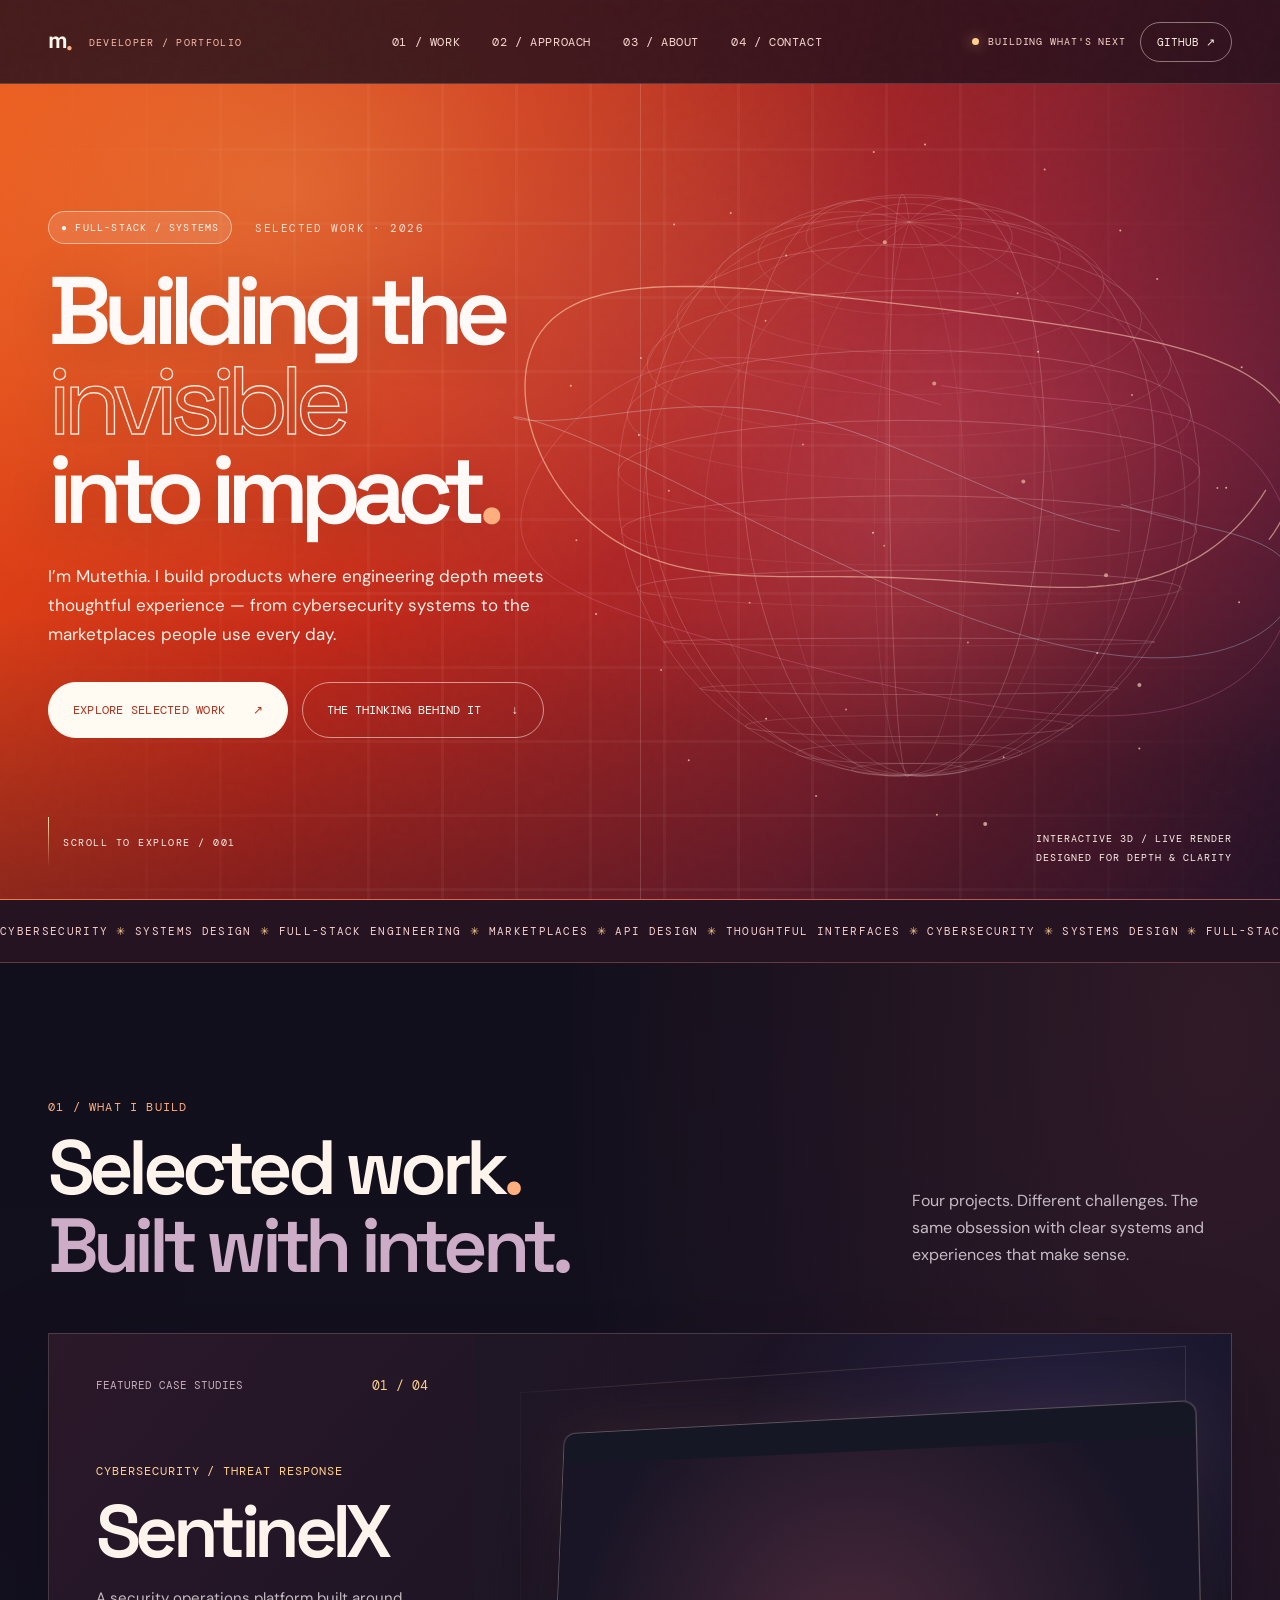
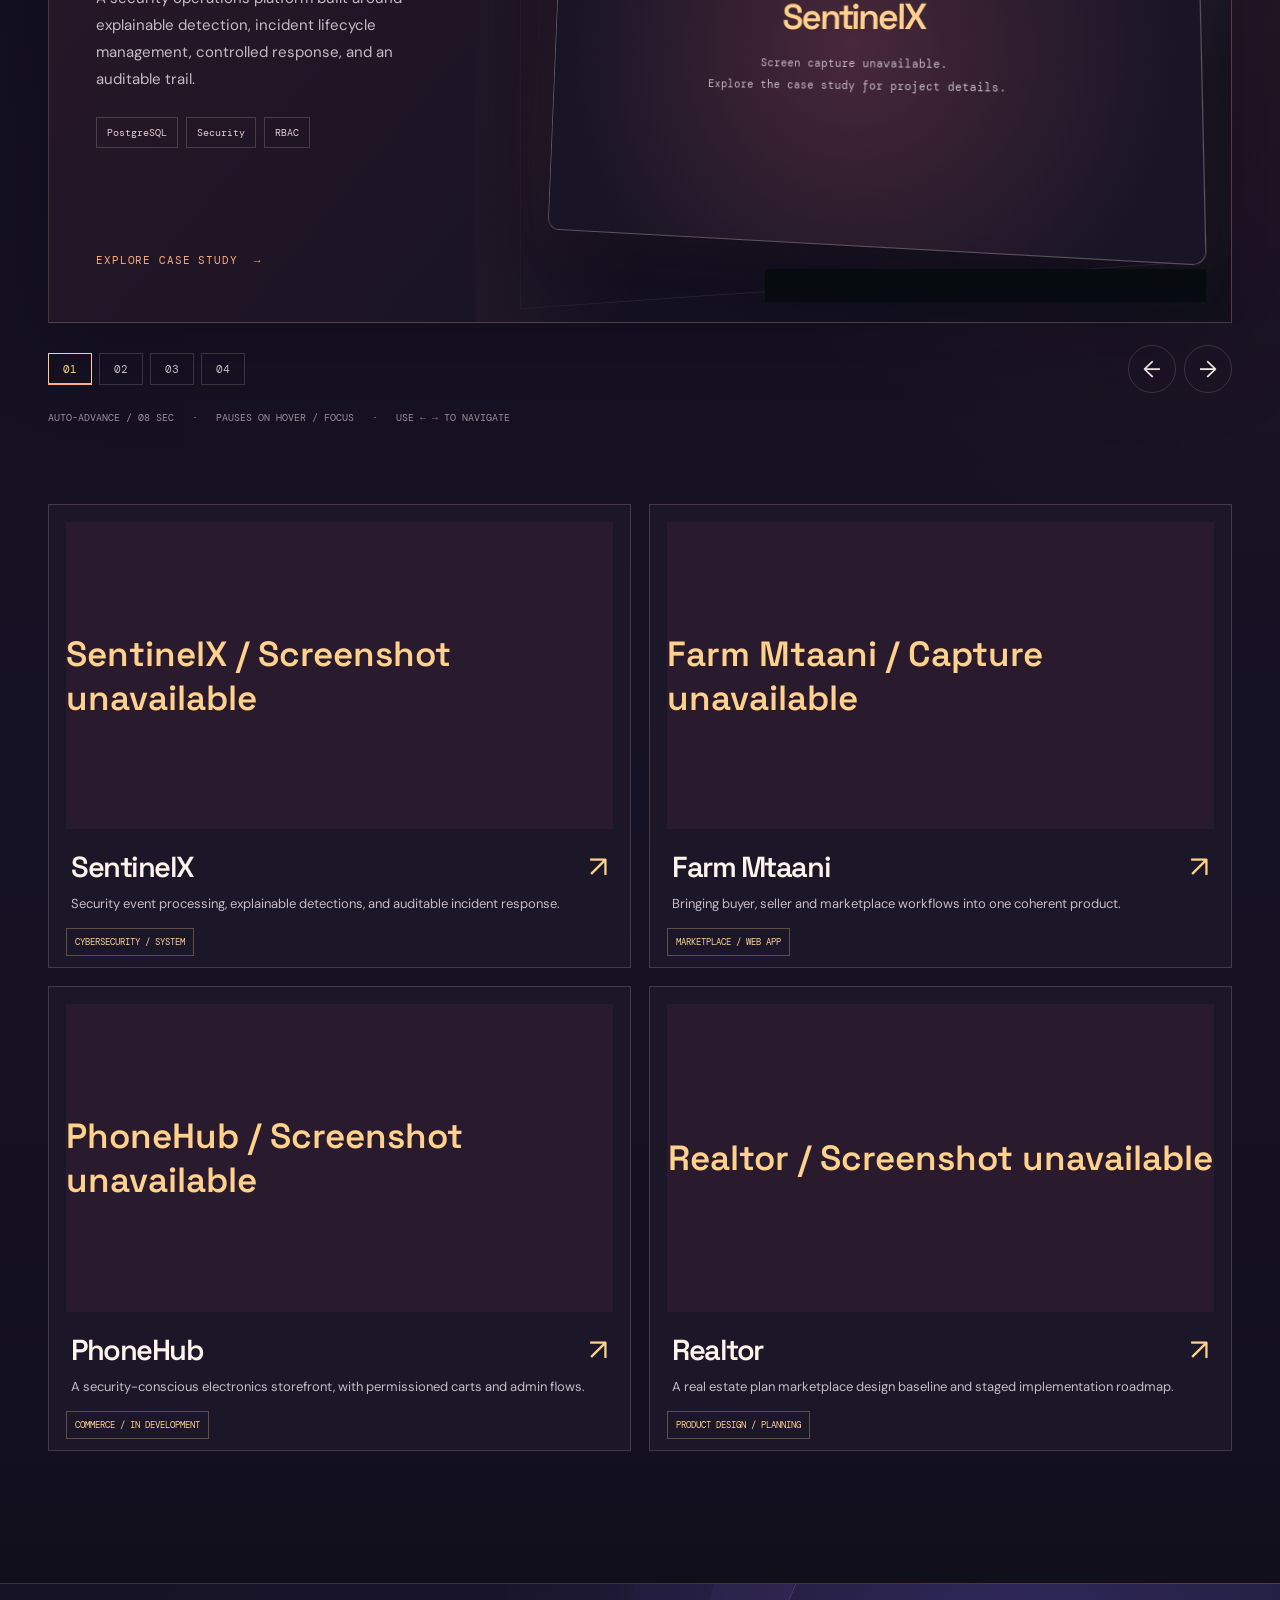
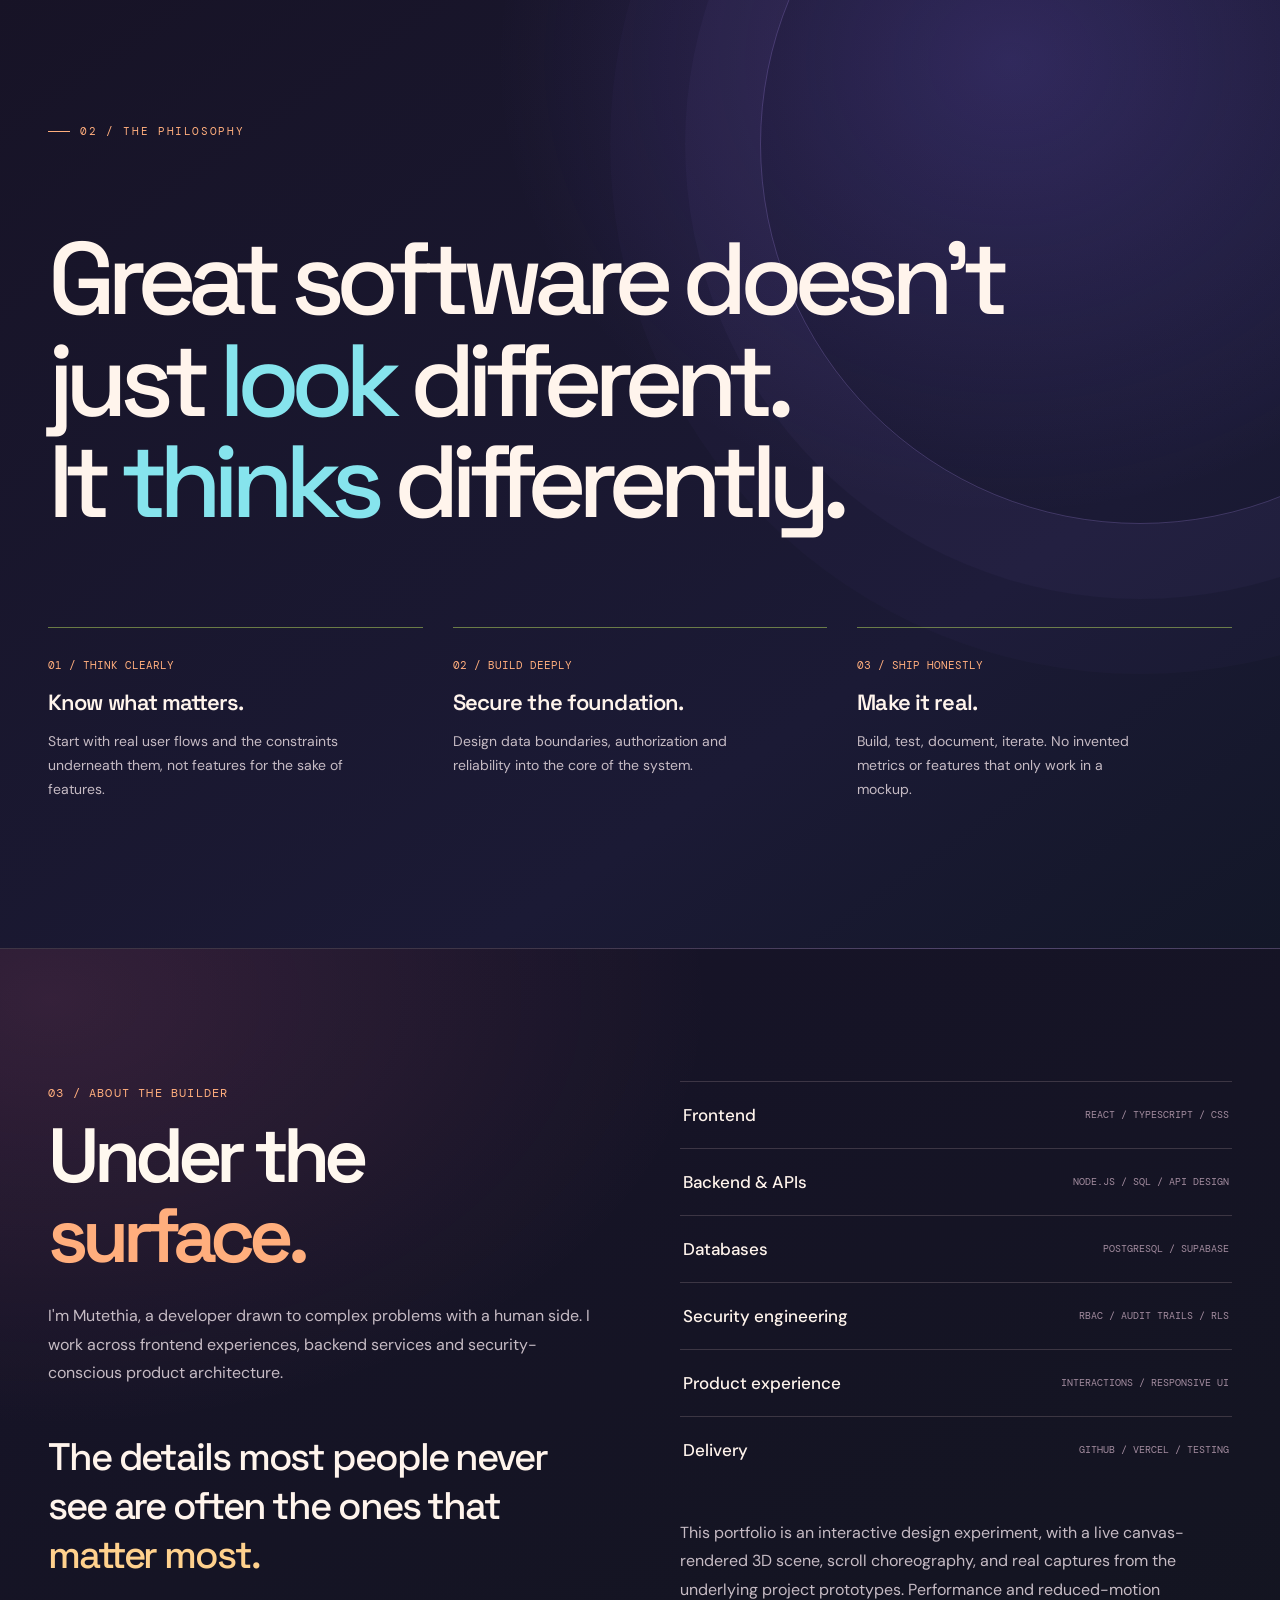
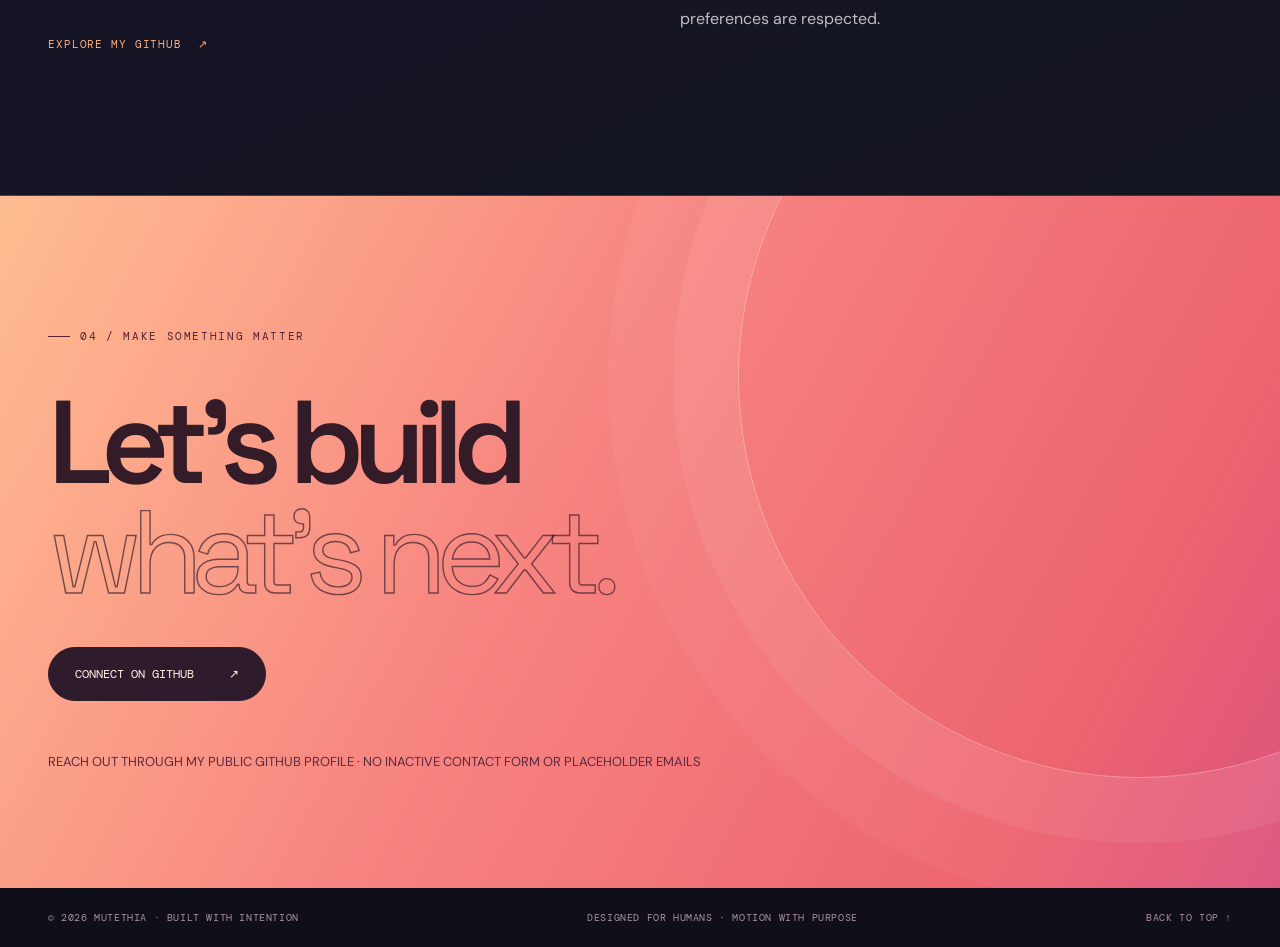
==== commit 7925e5b1: "design: restore kinetic portfolio layout with sunset-orange theme" ====
--- a/index.html
+++ b/index.html
@@ -1,65 +1,9 @@
-<!doctype html><html lang="en"><head><meta charset="utf-8"><meta name="viewport" content="width=device-width, initial-scale=1"><meta name="theme-color" content="#bd2718"><meta name="description" content="Mutethia — full-stack developer building secure, explainable products. Explore SentinelX, Farm Mtaani, PhoneHub and more."><meta property="og:type" content="website"><meta property="og:title" content="Mutethia — Developer / Selected Work"><meta property="og:description" content="Security-minded engineering. Thoughtful interfaces. Selected work in cyber defence, marketplaces and commerce."><meta property="og:image" content="https://portfolio-mutethia-glitchs-projects.vercel.app/assets/social-cover.png"><meta name="twitter:card" content="summary_large_image"><title>Mutethia — Developer / Selected Work</title><link rel="icon" href="/assets/favicon.svg" type="image/svg+xml"><link rel="preconnect" href="https://fonts.googleapis.com"><link rel="preconnect" href="https://fonts.gstatic.com" crossorigin><link rel="preconnect" href="https://screenshot2.lovable.dev"><link rel="stylesheet" href="/styles.css"><script src="/app.js" defer></script><script src="/spine-experience.js" defer></script></head><body><a class="skip" href="#main">Skip to content</a><div class="noise" aria-hidden="true"></div>
+<!doctype html><html lang="en"><head><meta charset="utf-8"><meta name="viewport" content="width=device-width, initial-scale=1"><meta name="theme-color" content="#c62818"><meta name="description" content="Mutethia — full-stack developer building secure, explainable products. Explore SentinelX, Farm Mtaani, PhoneHub and more."><meta property="og:type" content="website"><meta property="og:title" content="Mutethia — Developer / Selected Work"><meta property="og:description" content="Security-minded engineering. Thoughtful interfaces. Selected work in cyber defence, marketplaces and commerce."><meta property="og:image" content="https://portfolio-mutethia-glitchs-projects.vercel.app/assets/social-cover.png"><meta name="twitter:card" content="summary_large_image"><title>Mutethia — Developer / Selected Work</title><link rel="icon" href="/assets/favicon.svg" type="image/svg+xml"><link rel="preconnect" href="https://fonts.googleapis.com"><link rel="preconnect" href="https://fonts.gstatic.com" crossorigin><link rel="preconnect" href="https://screenshot2.lovable.dev"><link rel="stylesheet" href="/styles.css"><link rel="stylesheet" href="/sunset-theme.css"><script src="/app.js" defer></script></head><body><a class="skip" href="#main">Skip to content</a><div class="noise" aria-hidden="true"></div>
 <nav class="nav" aria-label="Main navigation"><div class="container"><a class="logo" href="/" aria-label="Mutethia portfolio home">m<span style="color:var(--lime);font:inherit;margin:0">.</span><span>DEVELOPER / PORTFOLIO</span></a><div class="navlinks" id="navlinks"><a href="#work">01 / WORK</a><a href="#philosophy">02 / APPROACH</a><a href="#about">03 / ABOUT</a><a href="#contact">04 / CONTACT</a></div><div class="nav-end"><span class="availability"><i></i> BUILDING WHAT'S NEXT</span><a class="nav-cta" href="https://github.com/Mutethia-glitch" target="_blank" rel="noreferrer">GITHUB ↗</a><button class="mobile-menu" type="button" aria-controls="navlinks" aria-expanded="false" aria-label="Toggle navigation">☰</button></div></div></nav>
 <main id="main"><section class="hero" id="top"><div class="hero-grid" aria-hidden="true"></div><div class="hero-gridline" aria-hidden="true"></div><div class="hero-orb" aria-hidden="true"><canvas id="orb"></canvas></div><div class="container hero-content"><div class="hero-technical reveal"><span class="status-chip">● FULL-STACK / SYSTEMS</span><span class="mono muted">SELECTED WORK · 2026</span></div><h1 class="reveal stagger">Building the<br><em>invisible</em><br>into impact<span class="lime">.</span></h1><p class="hero-desc reveal stagger">I’m Mutethia. I build products where engineering depth meets thoughtful experience — from cybersecurity systems to the marketplaces people use every day.</p><div class="hero-actions reveal stagger"><a href="#work" class="btn-primary">EXPLORE SELECTED WORK <span>↗</span></a><a href="#about" class="btn-ghost">THE THINKING BEHIND IT <span>↓</span></a></div></div><div class="container hero-bottom"><div class="scroll-note"><i></i>SCROLL TO EXPLORE / 001</div><div class="coords">INTERACTIVE 3D / LIVE RENDER<br>DESIGNED FOR DEPTH & CLARITY</div></div></section>
 <div class="ticker" aria-hidden="true"><div class="ticker-track"><span>CYBERSECURITY <b>✳</b> SYSTEMS DESIGN <b>✳</b> FULL-STACK ENGINEERING <b>✳</b> MARKETPLACES <b>✳</b> API DESIGN <b>✳</b> THOUGHTFUL INTERFACES <b>✳</b> CYBERSECURITY <b>✳</b> SYSTEMS DESIGN <b>✳</b> FULL-STACK ENGINEERING <b>✳</b> MARKETPLACES <b>✳</b> API DESIGN <b>✳</b> THOUGHTFUL INTERFACES <b>✳</b></span><span>CYBERSECURITY <b>✳</b> SYSTEMS DESIGN <b>✳</b> FULL-STACK ENGINEERING <b>✳</b> MARKETPLACES <b>✳</b> API DESIGN <b>✳</b> THOUGHTFUL INTERFACES <b>✳</b> CYBERSECURITY <b>✳</b> SYSTEMS DESIGN <b>✳</b> FULL-STACK ENGINEERING <b>✳</b> MARKETPLACES <b>✳</b> API DESIGN <b>✳</b> THOUGHTFUL INTERFACES <b>✳</b></span></div></div>
-<section class="neural-section" id="work" aria-labelledby="neural-heading">
-  <div class="container neural-intro">
-    <div class="neural-kicker"><i class="neural-pulse" aria-hidden="true"></i> 01 / THE ANATOMY OF WORK</div>
-    <h2 id="neural-heading">Ideas with<br><em>a backbone.</em></h2>
-    <div class="neural-intro-footer">
-      <p>Four projects. One living structure. Follow the spine as each connected idea comes into focus — building from systems, through people, into experiences.</p>
-      <span>SCROLL TO EXPLORE THE ANATOMY<br><span aria-hidden="true">↓</span> A JOURNEY IN FOUR VERTEBRAE</span>
-    </div>
-  </div>
-  <div class="neural-track" id="neural-track">
-    <div class="neural-sticky">
-      <div class="neural-ambient" aria-hidden="true"></div>
-      <canvas id="spine-canvas" class="spine-canvas" aria-hidden="true"></canvas>
-      <div class="neural-hud" aria-hidden="true"><div class="neural-hud-label">VERTEBRAL / PROJECT SEQUENCE</div><div class="neural-current-number" id="neural-index">01 <span>/ 04</span></div><div class="neural-meter"><i id="neural-meter-fill"></i></div><div class="neural-hud-caption">SPINAL CORD <span>◆</span> NERVE ROOTS <span>◆</span> IDEAS</div></div>
-      <div class="neural-axis-label" aria-hidden="true"><i></i> ANATOMY OF A BUILDER / REAL TIME MODEL</div>
-      <div class="neural-steps">
-<article class="neuro-step" data-project="sentinelx" aria-label="SentinelX project" style="--step-accent:#7de6ff">
-      <div class="neuro-card-skin">
-        <div class="neuro-topline"><span>NEURAL NODE / 01</span><span class="neuro-signal"><i></i> SIGNAL CONNECTED</span></div>
-        <figure class="neuro-picture"><img loading="lazy" decoding="async" src="https://screenshot2.lovable.dev/lovp_0yr07832t78h4r6n7httc4n58j/da0f219c61b445efab64fae13820744f_1791303402230.png" alt="Actual SentinelX Clarity interface prototype showing a security dashboard" width="1200" height="760"><span class="neuro-img-fallback">SentinelX<small>Project capture unavailable</small></span></figure>
-        <div class="neuro-copy"><div class="neuro-domain">CYBERSECURITY / INCIDENT RESPONSE</div><h3>SentinelX<span>.</span></h3><p class="neuro-headline">Security with a backbone.</p><p class="neuro-description">Deterministic detection, auditable incident response and PostgreSQL-backed isolation.</p>
-        <div class="neuro-foot"><span>SENTINELX CLARITY · REAL UI PROTOTYPE</span><a href="/work/sentinelx/" aria-label="Read the SentinelX case study">EXPLORE PROJECT <b aria-hidden="true">↗</b></a></div></div>
-      </div>
-    </article>
-<article class="neuro-step" data-project="farm-mtaani" aria-label="Farm Mtaani project" style="--step-accent:#f6dc6a">
-      <div class="neuro-card-skin">
-        <div class="neuro-topline"><span>NEURAL NODE / 02</span><span class="neuro-signal"><i></i> SIGNAL CONNECTED</span></div>
-        <figure class="neuro-picture"><img loading="lazy" decoding="async" src="https://image.thum.io/get/noanimate/width/1200/crop/760/https://www.farmmtaani.com/" alt="Capture of the Farm Mtaani public marketplace" width="1200" height="760"><span class="neuro-img-fallback">Farm Mtaani<small>Project capture unavailable</small></span></figure>
-        <div class="neuro-copy"><div class="neuro-domain">MARKETPLACE / AGRICULTURE</div><h3>Farm Mtaani<span>.</span></h3><p class="neuro-headline">Where supply meets demand.</p><p class="neuro-description">Buyer, farmer, order and administration journeys designed to work together.</p>
-        <div class="neuro-foot"><span>PUBLIC SITE CAPTURE · FARM MTAANI</span><a href="/work/farm-mtaani/" aria-label="Read the Farm Mtaani case study">EXPLORE PROJECT <b aria-hidden="true">↗</b></a></div></div>
-      </div>
-    </article>
-<article class="neuro-step" data-project="phonehub" aria-label="PhoneHub project" style="--step-accent:#ff83c3">
-      <div class="neuro-card-skin">
-        <div class="neuro-topline"><span>NEURAL NODE / 03</span><span class="neuro-signal"><i></i> SIGNAL CONNECTED</span></div>
-        <figure class="neuro-picture"><img loading="lazy" decoding="async" src="https://screenshot2.lovable.dev/lovp_7a6fajhb6n8yqsjmq8ppq0d6xw/6061000218aa4367f8410d53a971440e_1791836760630.png" alt="Actual PhoneHub storefront interface prototype" width="1200" height="760"><span class="neuro-img-fallback">PhoneHub<small>Project capture unavailable</small></span></figure>
-        <div class="neuro-copy"><div class="neuro-domain">COMMERCE / IN DEVELOPMENT</div><h3>PhoneHub<span>.</span></h3><p class="neuro-headline">Commerce, without shortcuts.</p><p class="neuro-description">A catalog and secure cart with Supabase authentication and carefully gated payments.</p>
-        <div class="neuro-foot"><span>PHONEHUB · REAL FRONTEND PROTOTYPE</span><a href="/work/phonehub/" aria-label="Read the PhoneHub case study">EXPLORE PROJECT <b aria-hidden="true">↗</b></a></div></div>
-      </div>
-    </article>
-<article class="neuro-step" data-project="realtor" aria-label="Realtor project" style="--step-accent:#b6a0ff">
-      <div class="neuro-card-skin">
-        <div class="neuro-topline"><span>NEURAL NODE / 04</span><span class="neuro-signal"><i></i> SIGNAL CONNECTED</span></div>
-        <figure class="neuro-picture"><img loading="lazy" decoding="async" src="https://screenshot2.lovable.dev/lovp_0nbbgwkndx8bfrm07v2ax8qtk4/fbb39af7c1e907f2974a44bdd6b31982_1791382090382.png" alt="Actual real estate marketplace design prototype" width="1200" height="760"><span class="neuro-img-fallback">Realtor<small>Project capture unavailable</small></span></figure>
-        <div class="neuro-copy"><div class="neuro-domain">REAL ESTATE / PRODUCT DESIGN</div><h3>Realtor<span>.</span></h3><p class="neuro-headline">Places worth exploring.</p><p class="neuro-description">An architectural-plan storefront design and staged implementation roadmap.</p>
-        <div class="neuro-foot"><span>HOME HARMONY HUB · REAL DESIGN PROTOTYPE</span><a href="/work/realtor/" aria-label="Read the Realtor case study">EXPLORE PROJECT <b aria-hidden="true">↗</b></a></div></div>
-      </div>
-    </article>
-      </div>
-      <div class="neural-scroll-cue" aria-hidden="true"><i></i> CONTINUE SCROLLING TO ROTATE THE SPINE</div>
-      <div class="neural-scene-legend" aria-hidden="true"><span><i></i> BONE</span><span><i></i> NERVE</span><span><i></i> ACTIVE CONNECTION</span></div>
-    </div>
-  </div>
-  <div class="container neural-tail"><p>One backbone. Four different worlds.</p><a href="#projects-archive">VIEW THE COMPLETE PROJECT ARCHIVE ↗</a></div>
-  <p class="container neural-access-note">Interactive anatomical artwork is a creative rendering, not a medical illustration. On smaller screens or with reduced motion enabled, all projects appear as a simple, accessible list.</p>
-</section>
-<section id="projects-archive" class="section"><div class="container"><div class="section-top reveal"><div><span class="section-label">02 / ANOTHER VIEW</span><h2 class="section-title">Project archive<span class="lime">.</span><br><em>Built with intent.</em></h2></div><p class="section-description">Four projects. Different challenges. The same obsession with clear systems and experiences that make sense.</p></div><div id="showcase" class="showcase reveal" tabindex="0" role="region" aria-label="Featured project slideshow, use left and right arrow keys"><div class="showcase-left"><div class="showcase-meta"><span>FEATURED CASE STUDIES</span><span id="project-index" class="showcase-index">01 / 04</span></div><div aria-live="polite" aria-atomic="true"><div id="project-type" class="showcase-type">CYBERSECURITY / THREAT RESPONSE</div><h3 id="project-name" class="showcase-title">SentinelX</h3><p id="project-copy" class="showcase-copy">A security operations platform built around explainable detection, incident lifecycle management, controlled response, and an auditable trail.</p><div id="project-tags" class="tags"><span class="tag">PostgreSQL</span><span class="tag">Security</span><span class="tag">RBAC</span></div></div><a id="project-link" href="/work/sentinelx/" class="read-link">EXPLORE CASE STUDY <span>→</span></a></div><div class="showcase-stage"><div class="screen-card" id="screen-card"><div class="browser-bar"><i></i><i></i><i></i><span>PROJECT / PREVIEW</span></div><div class="screen-viewport"><img id="project-image" src="https://screenshot2.lovable.dev/lovp_0yr07832t78h4r6n7httc4n58j/da0f219c61b445efab64fae13820744f_1791303402230.png" alt="SentinelX interface prototype screenshot" width="1200" height="760" fetchpriority="high" decoding="async" data-fallback><div class="image-fallback"><strong>SentinelX</strong>Screen capture unavailable.<br>Explore the case study for project details.</div></div></div><div id="project-caption" class="screen-caption">REAL PROJECT CAPTURE · SentinelX Clarity UI prototype (sample data)</div></div></div><div class="slide-controls"><div class="slide-selector"><button type="button" class="slide-dot" aria-label="Show SentinelX" aria-current="true">01</button><button type="button" class="slide-dot" aria-label="Show Farm Mtaani" aria-current="false">02</button><button type="button" class="slide-dot" aria-label="Show PhoneHub" aria-current="false">03</button><button type="button" class="slide-dot" aria-label="Show Realtor" aria-current="false">04</button></div><div class="slide-nav"><button id="slide-prev" type="button" class="circle-btn" aria-label="Previous project">←</button><button id="slide-next" type="button" class="circle-btn" aria-label="Next project">→</button></div></div><p class="keyboard-hint">AUTO-ADVANCE / 08 SEC &nbsp; · &nbsp; PAUSES ON HOVER / FOCUS &nbsp; · &nbsp; USE ← → TO NAVIGATE</p>
+<section id="work" class="section"><div class="container"><div class="section-top reveal"><div><span class="section-label">01 / WHAT I BUILD</span><h2 class="section-title">Selected work<span class="lime">.</span><br><em>Built with intent.</em></h2></div><p class="section-description">Four projects. Different challenges. The same obsession with clear systems and experiences that make sense.</p></div><div id="showcase" class="showcase reveal" tabindex="0" role="region" aria-label="Featured project slideshow, use left and right arrow keys"><div class="showcase-left"><div class="showcase-meta"><span>FEATURED CASE STUDIES</span><span id="project-index" class="showcase-index">01 / 04</span></div><div aria-live="polite" aria-atomic="true"><div id="project-type" class="showcase-type">CYBERSECURITY / THREAT RESPONSE</div><h3 id="project-name" class="showcase-title">SentinelX</h3><p id="project-copy" class="showcase-copy">A security operations platform built around explainable detection, incident lifecycle management, controlled response, and an auditable trail.</p><div id="project-tags" class="tags"><span class="tag">PostgreSQL</span><span class="tag">Security</span><span class="tag">RBAC</span></div></div><a id="project-link" href="/work/sentinelx/" class="read-link">EXPLORE CASE STUDY <span>→</span></a></div><div class="showcase-stage"><div class="screen-card" id="screen-card"><div class="browser-bar"><i></i><i></i><i></i><span>PROJECT / PREVIEW</span></div><div class="screen-viewport"><img id="project-image" src="https://screenshot2.lovable.dev/lovp_0yr07832t78h4r6n7httc4n58j/da0f219c61b445efab64fae13820744f_1791303402230.png" alt="SentinelX interface prototype screenshot" width="1200" height="760" fetchpriority="high" decoding="async" data-fallback><div class="image-fallback"><strong>SentinelX</strong>Screen capture unavailable.<br>Explore the case study for project details.</div></div></div><div id="project-caption" class="screen-caption">REAL PROJECT CAPTURE · SentinelX Clarity UI prototype (sample data)</div></div></div><div class="slide-controls"><div class="slide-selector"><button type="button" class="slide-dot" aria-label="Show SentinelX" aria-current="true">01</button><button type="button" class="slide-dot" aria-label="Show Farm Mtaani" aria-current="false">02</button><button type="button" class="slide-dot" aria-label="Show PhoneHub" aria-current="false">03</button><button type="button" class="slide-dot" aria-label="Show Realtor" aria-current="false">04</button></div><div class="slide-nav"><button id="slide-prev" type="button" class="circle-btn" aria-label="Previous project">←</button><button id="slide-next" type="button" class="circle-btn" aria-label="Next project">→</button></div></div><p class="keyboard-hint">AUTO-ADVANCE / 08 SEC &nbsp; · &nbsp; PAUSES ON HOVER / FOCUS &nbsp; · &nbsp; USE ← → TO NAVIGATE</p>
 <div class="work-grid"><a class="work-card reveal" href="/work/sentinelx/"><figure><img src="https://screenshot2.lovable.dev/lovp_0yr07832t78h4r6n7httc4n58j/da0f219c61b445efab64fae13820744f_1791303402230.png" alt="SentinelX Clarity prototype dashboard screenshot" loading="lazy" decoding="async" width="1200" height="760" data-fallback><span class="work-img-fallback">SentinelX / Screenshot unavailable</span></figure><div class="work-card-head"><h3>SentinelX</h3><span class="arrow">↗</span></div><p>Security event processing, explainable detections, and auditable incident response.</p><span class="chip">CYBERSECURITY / SYSTEM</span></a><a class="work-card reveal" href="/work/farm-mtaani/"><figure><img src="https://image.thum.io/get/noanimate/width/1200/crop/760/https://www.farmmtaani.com/" alt="Screenshot capture of the Farm Mtaani public marketplace" loading="lazy" decoding="async" width="1200" height="760" data-fallback><span class="work-img-fallback">Farm Mtaani / Capture unavailable</span></figure><div class="work-card-head"><h3>Farm Mtaani</h3><span class="arrow">↗</span></div><p>Bringing buyer, seller and marketplace workflows into one coherent product.</p><span class="chip">MARKETPLACE / WEB APP</span></a><a class="work-card reveal" href="/work/phonehub/"><figure><img src="https://screenshot2.lovable.dev/lovp_7a6fajhb6n8yqsjmq8ppq0d6xw/6061000218aa4367f8410d53a971440e_1791836760630.png" alt="PhoneHub frontend storefront prototype screenshot" loading="lazy" decoding="async" width="1200" height="760" data-fallback><span class="work-img-fallback">PhoneHub / Screenshot unavailable</span></figure><div class="work-card-head"><h3>PhoneHub</h3><span class="arrow">↗</span></div><p>A security-conscious electronics storefront, with permissioned carts and admin flows.</p><span class="chip">COMMERCE / IN DEVELOPMENT</span></a><a class="work-card reveal" href="/work/realtor/"><figure><img src="https://screenshot2.lovable.dev/lovp_0nbbgwkndx8bfrm07v2ax8qtk4/fbb39af7c1e907f2974a44bdd6b31982_1791382090382.png" alt="Home Harmony Hub real estate prototype screenshot" loading="lazy" decoding="async" width="1200" height="760" data-fallback><span class="work-img-fallback">Realtor / Screenshot unavailable</span></figure><div class="work-card-head"><h3>Realtor</h3><span class="arrow">↗</span></div><p>A real estate plan marketplace design baseline and staged implementation roadmap.</p><span class="chip">PRODUCT DESIGN / PLANNING</span></a></div></div></section>
-<section id="philosophy" class="section manifesto"><div class="ghost-ring" aria-hidden="true"></div><div class="container"><div class="eyebrow reveal">03 / THE PHILOSOPHY</div><p class="big-quote reveal">Great software doesn't just <i>look</i> different.<br>It <i>thinks</i> differently.</p><div class="manifesto-footer"><div class="principle reveal stagger"><span>01 / THINK CLEARLY</span><h3>Know what matters.</h3><p>Start with real user flows and the constraints underneath them, not features for the sake of features.</p></div><div class="principle reveal stagger"><span>02 / BUILD DEEPLY</span><h3>Secure the foundation.</h3><p>Design data boundaries, authorization and reliability into the core of the system.</p></div><div class="principle reveal stagger"><span>03 / SHIP HONESTLY</span><h3>Make it real.</h3><p>Build, test, document, iterate. No invented metrics or features that only work in a mockup.</p></div></div></div></section>
-<section id="about" class="section"><div class="container skills"><div class="reveal"><span class="section-label">04 / ABOUT THE BUILDER</span><h2>Under the<br><span class="lime">surface.</span></h2><p class="skill-copy">I'm Mutethia, a developer drawn to complex problems with a human side. I work across frontend experiences, backend services and security-conscious product architecture.</p><p class="quote-big">The details most people never see are often the ones that <b>matter most.</b></p><a class="read-link" href="https://github.com/Mutethia-glitch" target="_blank" rel="noreferrer">EXPLORE MY GITHUB <span>↗</span></a></div><div class="reveal"><div class="skill-row"><strong>Frontend</strong><span>REACT / TYPESCRIPT / CSS</span></div><div class="skill-row"><strong>Backend & APIs</strong><span>NODE.JS / SQL / API DESIGN</span></div><div class="skill-row"><strong>Databases</strong><span>POSTGRESQL / SUPABASE</span></div><div class="skill-row"><strong>Security engineering</strong><span>RBAC / AUDIT TRAILS / RLS</span></div><div class="skill-row"><strong>Product experience</strong><span>INTERACTIONS / RESPONSIVE UI</span></div><div class="skill-row"><strong>Delivery</strong><span>GITHUB / VERCEL / TESTING</span></div><p class="skill-copy" style="margin-top:36px">This portfolio is an interactive design experiment, with a live canvas-rendered 3D scene, scroll choreography, and real captures from the underlying project prototypes. Performance and reduced-motion preferences are respected.</p></div></div></section>
-<section id="contact" class="contact"><div class="container"><div class="eyebrow">05 / MAKE SOMETHING MATTER</div><h2>Let's build<br><em>what's next.</em></h2><a href="https://github.com/Mutethia-glitch" target="_blank" rel="noreferrer" class="action">CONNECT ON GITHUB <span>↗</span></a><p class="small">REACH OUT THROUGH MY PUBLIC GITHUB PROFILE · NO INACTIVE CONTACT FORM OR PLACEHOLDER EMAILS</p></div></section></main><footer class="container footer"><div>© <span data-year>2026</span> MUTETHIA · BUILT WITH INTENTION</div><div>DESIGNED FOR HUMANS · MOTION WITH PURPOSE</div><a href="#top">BACK TO TOP ↑</a></footer></body></html>
+<section id="philosophy" class="section manifesto"><div class="ghost-ring" aria-hidden="true"></div><div class="container"><div class="eyebrow reveal">02 / THE PHILOSOPHY</div><p class="big-quote reveal">Great software doesn't just <i>look</i> different.<br>It <i>thinks</i> differently.</p><div class="manifesto-footer"><div class="principle reveal stagger"><span>01 / THINK CLEARLY</span><h3>Know what matters.</h3><p>Start with real user flows and the constraints underneath them, not features for the sake of features.</p></div><div class="principle reveal stagger"><span>02 / BUILD DEEPLY</span><h3>Secure the foundation.</h3><p>Design data boundaries, authorization and reliability into the core of the system.</p></div><div class="principle reveal stagger"><span>03 / SHIP HONESTLY</span><h3>Make it real.</h3><p>Build, test, document, iterate. No invented metrics or features that only work in a mockup.</p></div></div></div></section>
+<section id="about" class="section"><div class="container skills"><div class="reveal"><span class="section-label">03 / ABOUT THE BUILDER</span><h2>Under the<br><span class="lime">surface.</span></h2><p class="skill-copy">I'm Mutethia, a developer drawn to complex problems with a human side. I work across frontend experiences, backend services and security-conscious product architecture.</p><p class="quote-big">The details most people never see are often the ones that <b>matter most.</b></p><a class="read-link" href="https://github.com/Mutethia-glitch" target="_blank" rel="noreferrer">EXPLORE MY GITHUB <span>↗</span></a></div><div class="reveal"><div class="skill-row"><strong>Frontend</strong><span>REACT / TYPESCRIPT / CSS</span></div><div class="skill-row"><strong>Backend & APIs</strong><span>NODE.JS / SQL / API DESIGN</span></div><div class="skill-row"><strong>Databases</strong><span>POSTGRESQL / SUPABASE</span></div><div class="skill-row"><strong>Security engineering</strong><span>RBAC / AUDIT TRAILS / RLS</span></div><div class="skill-row"><strong>Product experience</strong><span>INTERACTIONS / RESPONSIVE UI</span></div><div class="skill-row"><strong>Delivery</strong><span>GITHUB / VERCEL / TESTING</span></div><p class="skill-copy" style="margin-top:36px">This portfolio is an interactive design experiment, with a live canvas-rendered 3D scene, scroll choreography, and real captures from the underlying project prototypes. Performance and reduced-motion preferences are respected.</p></div></div></section>
+<section id="contact" class="contact"><div class="container"><div class="eyebrow">04 / MAKE SOMETHING MATTER</div><h2>Let's build<br><em>what's next.</em></h2><a href="https://github.com/Mutethia-glitch" target="_blank" rel="noreferrer" class="action">CONNECT ON GITHUB <span>↗</span></a><p class="small">REACH OUT THROUGH MY PUBLIC GITHUB PROFILE · NO INACTIVE CONTACT FORM OR PLACEHOLDER EMAILS</p></div></section></main><footer class="container footer"><div>© <span data-year>2026</span> MUTETHIA · BUILT WITH INTENTION</div><div>DESIGNED FOR HUMANS · MOTION WITH PURPOSE</div><a href="#top">BACK TO TOP ↑</a></footer></body></html>
--- a/styles.css
+++ b/styles.css
@@ -4,233 +4,3 @@
 /* Case study */
 .case-hero{padding:175px 0 72px;position:relative;border-bottom:1px solid var(--line);background:radial-gradient(ellipse at 90% 0%,rgba(112,155,128,.12),transparent 50%)}.back{font:11px var(--mono);color:var(--lime);display:inline-block;margin-bottom:47px}.case-hero h1{font:600 clamp(72px,10vw,160px)/.95 var(--font);letter-spacing:-.09em;margin:20px 0}.case-sub{max-width:830px;font:400 clamp(23px,2.6vw,39px)/1.3 var(--font);letter-spacing:-.035em;color:#bdc6c1;margin:28px 0}.case-top-tags{display:flex;gap:10px;flex-wrap:wrap}.case-picture{position:relative;margin:74px 0 0;border:1px solid var(--line);background:#172024;box-shadow:0 50px 120px rgba(0,0,0,.35);border-radius:12px;overflow:hidden}.case-picture .browser-bar{height:40px}.case-picture img{display:block;width:100%;height:auto;max-height:670px;object-fit:contain;object-position:top;background:#10191b}.case-picture figcaption{padding:15px 18px;font:10px var(--mono);color:var(--muted);background:#0d1416;border-top:1px solid var(--line)}.case-picture .case-fallback{display:none;padding:100px 30px;font:15px var(--mono);text-align:center;color:var(--muted)}.case-picture.img-error img{display:none}.case-picture.img-error .case-fallback{display:block}.case-body{padding:90px 0 125px;display:grid;grid-template-columns:280px minmax(0,1fr);gap:100px}.case-sidebar{position:sticky;top:110px;align-self:start}.side-block{padding:20px 0;border-top:1px solid var(--line)}.side-block h3{font:11px var(--mono);color:var(--dim);text-transform:uppercase;letter-spacing:.12em;margin:0 0 17px}.side-block p{color:var(--muted);font-size:13px;line-height:1.8}.case-text section{margin-bottom:76px}.case-text section .num{color:var(--lime);font:11px var(--mono)}.case-text h2{font:600 clamp(35px,4vw,58px)/1.12 var(--font);letter-spacing:-.065em;margin:18px 0 25px}.case-text p{font-size:18px;line-height:1.8;color:#b4bfbc;max-width:750px;margin-bottom:19px}.case-next{border-top:1px solid var(--line);padding:70px 0}.case-next .link{font:600 clamp(52px,7vw,99px)/1 var(--font);letter-spacing:-.075em;display:flex;justify-content:space-between;align-items:center;margin-top:22px}.case-next .link:hover{color:var(--lime)}.case-next small{font:11px var(--mono);color:var(--muted)}
 @media(max-width:980px){.container{width:min(100% - 48px,1000px)}.navlinks{gap:16px}.availability{display:none}.hero{min-height:770px;max-height:1000px}.hero-orb{right:-32%;width:100%;opacity:.65}.hero-content{padding-top:160px}.hero h1{font-size:clamp(70px,9.1vw,106px)}.showcase{grid-template-columns:1fr}.showcase-left{padding:35px 34px 15px}.showcase-stage{min-height:470px}.showcase-title{font-size:70px}.showcase-copy{max-width:720px}.manifesto-footer{gap:18px}.case-body{gap:45px;grid-template-columns:210px 1fr}}@media(max-width:700px){.container{width:calc(100% - 36px)}.nav{height:68px}.nav-cta,.navlinks{display:none}.mobile-menu{display:block}.navlinks.open{position:fixed;left:0;right:0;top:68px;display:flex;flex-direction:column;background:#0b1214;padding:25px;border-bottom:1px solid var(--line);gap:27px;align-items:stretch}.navlinks.open a{font-size:15px}.logo span{font-size:8px}.hero{height:auto;min-height:795px}.hero-content{min-height:795px;justify-content:center;padding-top:145px;padding-bottom:80px}.hero h1{font-size:clamp(53px,12.4vw,83px);letter-spacing:-.075em}.hero h1 em{-webkit-text-stroke:.9px rgba(232,233,223,.75)}.hero .hero-desc{font-size:15px;max-width:380px;margin-top:30px}.hero-technical{margin-bottom:24px}.hero-orb{right:-55%;top:8%;width:150%;opacity:.3}.hero-bottom{bottom:19px}.coords{display:none}.scroll-note i{height:27px}.section{padding:84px 0}.section-top{display:block}.section-title{font-size:57px}.section-description{margin-top:24px}.showcase{grid-template-columns:1fr}.showcase-left{padding:27px 23px 12px}.showcase-title{font-size:65px}.showcase-stage{min-height:320px}.screen-card{width:88%;height:250px;min-height:unset;transform:perspective(1000px) rotateY(-5deg) rotateX(3deg)}.browser-bar{height:29px}.screen-viewport{height:calc(100% - 29px)}.screen-caption{bottom:8px;right:8px;font-size:8px;max-width:90%}.work-grid{grid-template-columns:1fr;margin-top:50px}.slide-controls{align-items:center}.keyboard-hint{display:none}.manifesto{min-height:unset}.manifesto .big-quote{margin:65px 0 35px;font-size:clamp(49px,11.5vw,78px)}.manifesto-footer{grid-template-columns:1fr;gap:25px;margin-top:50px}.skills{grid-template-columns:1fr;gap:50px}.skills h2{font-size:60px}.contact{padding:85px 0}.contact h2{font-size:clamp(62px,14vw,105px)}.footer{flex-direction:column;font-size:9px}.case-hero{padding:125px 0 50px}.case-hero h1{font-size:clamp(66px,12vw,106px)}.case-sub{font-size:24px}.case-picture{margin-top:45px}.case-body{padding:65px 0 75px;grid-template-columns:1fr;gap:45px}.case-sidebar{position:static;display:grid;grid-template-columns:1fr 1fr;gap:15px}.case-text p{font-size:16px}.case-text h2{font-size:42px}.case-next .link{font-size:60px}}@media(prefers-reduced-motion:reduce){*,*:before,*:after{animation-duration:.01ms!important;transition-duration:.01ms!important;scroll-behavior:auto!important}.reveal{opacity:1;transform:none}}
-
-/* ════════════════════════════════════════════════════════════════════════
-   THE ANATOMY OF WORK — a scroll-driven, real-geometry 3D spine & nerves
-   A brighter spectrum: violet twilight, mineral blue, amber bone, vivid coral.
-   ════════════════════════════════════════════════════════════════════════ */
-:root {
-  --iris:#ac8cff;
-  --aqua:#7de6ff;
-  --rose:#ff83c3;
-  --marigold:#f6dc6a;
-  --opal:#fff4dd;
-  --active-neural-accent:var(--aqua);
-}
-.nav{background:rgba(12,13,26,.82);border-bottom-color:rgba(177,154,222,.20)}
-.hero:before{background:radial-gradient(ellipse at 78% 45%,rgba(129,97,216,.23),transparent 55%),radial-gradient(ellipse at 28% 100%,rgba(87,183,215,.15),transparent 54%)}
-.hero-grid{background-image:linear-gradient(90deg,transparent 96%,rgba(170,176,240,.075) 96%),linear-gradient(0deg,transparent 96%,rgba(170,176,240,.075) 96%)}
-.hero h1 em{-webkit-text-stroke:1px rgba(234,210,255,.78)}
-.status-chip{border-color:rgba(198,158,245,.45);background:rgba(116,82,196,.18);color:#d1b4ff}
-.ticker{background:#171425}
-.ticker-track b{color:var(--rose)}
-.section-label,.eyebrow,.showcase-type{color:var(--aqua)}
-.neural-section{
-  position:relative;overflow:clip;
-  --active-neural-accent:#7de6ff;
-  color:#fbf5ec;
-  background:linear-gradient(180deg,#101122 0%,#161528 16%,#101528 47%,#11152a 78%,#0a0d15 100%);
-  border-top:1px solid rgba(188,162,245,.24);
-  border-bottom:1px solid rgba(188,162,245,.23);
-}
-.neural-intro{padding-top:128px;padding-bottom:130px;position:relative;z-index:3}
-.neural-intro:before{content:"";position:absolute;inset:-50% -30% 0 -30%;z-index:-1;pointer-events:none;background:radial-gradient(ellipse at 32% 66%,rgba(158,106,239,.18),transparent 48%),radial-gradient(ellipse at 78% 80%,rgba(126,222,241,.13),transparent 48%)}
-.neural-kicker{display:inline-flex;align-items:center;gap:10px;font:11px var(--mono);letter-spacing:.24em;color:var(--aqua)}
-.neural-pulse{display:block;width:8px;height:8px;border-radius:50%;background:var(--aqua);box-shadow:0 0 0 5px rgba(125,230,255,.12),0 0 19px #7de6ff}
-.neural-intro h2{font:600 clamp(65px,10.2vw,150px)/.90 var(--font);letter-spacing:-.092em;margin:38px 0 54px;max-width:1200px}
-.neural-intro h2 em{font-weight:400;color:transparent;font-style:normal;-webkit-text-stroke:1.4px rgba(212,180,255,.94)}
-.neural-intro-footer{border-top:1px solid rgba(208,190,239,.25);padding-top:27px;display:flex;align-items:start;justify-content:space-between;gap:38px}
-.neural-intro-footer p{font-size:17px;line-height:1.7;color:#c6bed9;max-width:510px;margin:0}
-.neural-intro-footer>span{font:10px/2 var(--mono);text-align:right;letter-spacing:.16em;color:#b2a6cf}
-.neural-intro-footer>span span{font-size:20px;color:var(--marigold)}
-.neural-track{position:relative;height:470svh;min-height:3000px}
-.neural-sticky{position:sticky;top:0;height:100svh;min-height:720px;overflow:hidden;isolation:isolate;background:radial-gradient(ellipse at 32% 45%,rgba(117,111,191,.13),transparent 34%),linear-gradient(120deg,#121425,#1b172c 42%,#121b2b 100%)}
-.neural-sticky:before{content:"";position:absolute;inset:0;z-index:0;opacity:.65;pointer-events:none;background-image:linear-gradient(rgba(157,178,231,.055) 1px,transparent 1px),linear-gradient(90deg,rgba(157,178,231,.055) 1px,transparent 1px);background-size:66px 66px;mask-image:linear-gradient(90deg,#000 0%,#000 64%,transparent 95%)}
-.neural-sticky:after{content:"";position:absolute;inset:0;z-index:0;pointer-events:none;background:radial-gradient(ellipse at 92% 80%,rgba(222,102,196,.10),transparent 44%),radial-gradient(ellipse at 10% 25%,rgba(81,176,224,.13),transparent 50%)}
-.neural-ambient{position:absolute;inset:0;pointer-events:none;z-index:1;background:linear-gradient(95deg,transparent 0%,transparent 35%,rgba(9,12,26,.12) 56%,rgba(9,12,26,.70) 100%)}
-.spine-canvas{position:absolute;z-index:2;inset:0;width:100%;height:100%;display:block;pointer-events:none;opacity:.97}
-.neural-hud{position:absolute;z-index:8;left:clamp(24px,5.2vw,92px);top:clamp(100px,15vh,170px);color:#c5b8d7;pointer-events:none}
-.neural-hud-label{font:10px var(--mono);letter-spacing:.20em;color:#ad9acb}
-.neural-current-number{margin:25px 0 0;font:500 clamp(80px,8vw,130px)/.87 var(--font);letter-spacing:-.095em;color:#fff6ec}
-.neural-current-number span{font:12px var(--mono);letter-spacing:.07em;color:#8e829e;vertical-align:top;margin-left:7px}
-.neural-meter{height:110px;width:2px;background:rgba(205,184,236,.26);position:relative;margin:33px 0 18px 7px}
-.neural-meter i{position:absolute;top:0;left:0;right:0;height:0;background:linear-gradient(var(--aqua),var(--rose));box-shadow:0 0 10px var(--aqua)}
-.neural-hud-caption{font:9px var(--mono);letter-spacing:.13em;color:#958eac}
-.neural-hud-caption span{color:var(--aqua)}
-.neural-axis-label{position:absolute;z-index:3;left:13.5%;bottom:85px;display:flex;align-items:center;gap:13px;transform:rotate(-90deg) translateY(0);transform-origin:left center;font:9px var(--mono);color:#9789b8;letter-spacing:.20em;pointer-events:none;opacity:.64}
-.neural-axis-label i{width:26px;height:1px;background:rgba(202,166,241,.48)}
-.neural-steps{position:absolute;z-index:5;inset:0;perspective:1600px;transform-style:preserve-3d;pointer-events:none}
-.neuro-step{position:absolute;width:clamp(380px,36vw,555px);left:76%;top:51%;z-index:10;transform:translate(-50%,-50%);transform-style:preserve-3d;backface-visibility:hidden;will-change:transform,opacity;opacity:0;pointer-events:none;transition:opacity .11s linear, filter .11s linear, transform .11s linear}
-.neuro-step:first-child{opacity:1;pointer-events:auto}
-.neuro-card-skin{overflow:hidden;border:1px solid rgba(231,223,248,.29);border-top:2px solid var(--step-accent);border-radius:20px;background:linear-gradient(135deg,rgba(39,37,62,.97),rgba(19,22,41,.98));box-shadow:0 28px 90px rgba(2,5,21,.72),0 1px 23px rgba(132,104,196,.2),0 0 0 6px rgba(227,207,254,.025);backdrop-filter:blur(19px)}
-.neuro-step.neuro-active .neuro-card-skin{box-shadow:0 28px 100px rgba(2,5,21,.78),0 0 45px color-mix(in srgb,var(--step-accent) 17%,transparent),0 0 0 6px rgba(227,207,254,.025)}
-.neuro-topline{display:flex;align-items:center;justify-content:space-between;gap:12px;padding:14px 19px;color:#cfc4db;font:9px var(--mono);letter-spacing:.11em}
-.neuro-signal{display:flex;align-items:center;gap:7px;color:var(--step-accent)}
-.neuro-signal i{width:5px;height:5px;border-radius:50%;background:currentColor;box-shadow:0 0 12px currentColor}
-.neuro-picture{position:relative;margin:0 13px;overflow:hidden;aspect-ratio:2.05;background:#101426;border:1px solid rgba(255,255,255,.12);border-radius:8px}
-.neuro-picture:after{content:"";position:absolute;inset:0;pointer-events:none;background:linear-gradient(0deg,rgba(10,12,27,.34),transparent 44%)}
-.neuro-picture img{width:100%;height:100%;display:block;object-fit:cover;object-position:center top;filter:saturate(.95);transition:transform .5s var(--ease)}
-.neuro-active .neuro-picture img:hover{transform:scale(1.025)}
-.neuro-img-fallback{position:absolute;inset:0;display:none;place-content:center;text-align:center;font:500 40px var(--font);color:#f8edff;background:radial-gradient(circle at 50% 50%,rgba(151,121,213,.21),transparent),#16192e}
-.neuro-img-fallback small{display:block;font:11px var(--mono);margin-top:9px;color:#bdb1cf}
-.neuro-step.img-error img{display:none}.neuro-step.img-error .neuro-img-fallback{display:grid}
-.neuro-copy{padding:18px 24px 23px}
-.neuro-domain{font:10px var(--mono);letter-spacing:.15em;color:var(--step-accent)}
-.neuro-copy h3{font:600 clamp(48px,4.5vw,76px)/.94 var(--font);letter-spacing:-.082em;margin:10px 0 8px;color:#fffaf2}
-.neuro-copy h3 span{color:var(--step-accent)}
-.neuro-headline{font:500 clamp(17px,1.5vw,22px)/1.2 var(--font);margin:0;color:#e8d9f3;letter-spacing:-.03em}
-.neuro-description{font-size:12px;line-height:1.75;max-width:95%;color:#b9b0c8;margin:13px 0 17px}
-.neuro-foot{border-top:1px solid rgba(220,204,245,.19);padding-top:14px;display:flex;justify-content:space-between;align-items:center;gap:10px;flex-wrap:wrap}
-.neuro-foot>span{font:9px var(--mono);color:#938da7}
-.neuro-foot a{display:inline-flex;align-items:center;gap:13px;font:10px var(--mono);letter-spacing:.035em;color:var(--step-accent);padding:8px 0}
-.neuro-foot a b{font:20px var(--font);font-weight:400;transition:transform .2s}.neuro-foot a:hover b{transform:translate(4px,-4px)}
-.neural-scroll-cue{position:absolute;z-index:7;bottom:44px;left:clamp(24px,5.2vw,92px);display:flex;gap:14px;align-items:center;font:9px var(--mono);letter-spacing:.16em;color:#af9cbe;pointer-events:none}
-.neural-scroll-cue i{width:46px;height:1px;background:linear-gradient(90deg,var(--rose),transparent)}
-.neural-scene-legend{position:absolute;z-index:7;bottom:43px;right:clamp(24px,5.2vw,92px);display:flex;gap:20px;font:9px var(--mono);color:#a99dbc;letter-spacing:.08em;pointer-events:none}
-.neural-scene-legend span{display:flex;align-items:center;gap:8px}.neural-scene-legend i{height:7px;width:7px;border-radius:50%;background:#e2c8a4}
-.neural-scene-legend span:nth-child(2) i{background:var(--marigold)}
-.neural-scene-legend span:nth-child(3) i{background:var(--rose)}
-.neural-tail{display:flex;justify-content:space-between;align-items:center;gap:20px;padding:58px 0 34px;border-bottom:1px solid rgba(201,176,232,.2)}
-.neural-tail p{font:500 clamp(25px,3vw,40px)/1.1 var(--font);letter-spacing:-.055em;margin:0}
-.neural-tail a{font:11px var(--mono);color:var(--aqua);letter-spacing:.07em;border-bottom:1px solid rgba(125,230,255,.45);padding-bottom:9px}
-.neural-access-note{padding-top:12px;padding-bottom:64px;font:10px/1.6 var(--mono);color:#897d9d;letter-spacing:.025em}
-/* In the event of JS failure, the screenshot cards remain navigable. */
-.neural-section:not(.neural-static) .neuro-step:first-child{opacity:1;pointer-events:auto}
-@media(max-width:1200px){
- .neural-hud{left:30px}
- .neuro-step{left:74%;width:min(44vw,500px)}
- .neural-scene-legend{gap:12px;right:20px}
- .neural-axis-label{display:none}
-}
-@media(max-width:900px){
- .neural-intro{padding-top:100px;padding-bottom:56px}
- .neural-intro h2{font-size:clamp(62px,10vw,112px);margin:28px 0 38px}
- .neural-track{height:auto;min-height:0}
- .neural-sticky{position:relative;height:auto;min-height:0;overflow:hidden;padding:0 24px 55px}
- .spine-canvas{position:absolute;top:0;left:0;height:650px;width:100%;opacity:.83;mask-image:linear-gradient(180deg,black 0%,black 62%,transparent 100%)}
- .neural-ambient{background:linear-gradient(180deg,rgba(12,14,29,.12) 0%,rgba(12,14,29,.13) 36%,#12162c 78%)}
- .neural-hud{position:relative;left:auto;top:auto;z-index:5;padding:65px 0 0 4px;width:max-content}
- .neural-current-number{font-size:68px;margin-top:18px}
- .neural-meter,.neural-hud-caption{display:none}
- .neural-steps{position:relative;display:grid;gap:22px;perspective:none;margin:330px auto 0;max-width:680px;pointer-events:auto}
- .neuro-step{position:relative;top:auto;left:auto;width:100%;opacity:1!important;pointer-events:auto!important;transform:none!important;filter:none!important;z-index:auto!important;transition:none}
- .neuro-card-skin{border-radius:17px}
- .neural-scroll-cue,.neural-scene-legend{display:none}
- .neural-tail{display:block}
- .neural-tail a{display:inline-block;margin-top:20px}
-}
-@media(max-width:600px){
- .neural-intro{padding-top:77px;padding-bottom:45px}
- .neural-intro h2{font-size:clamp(50px,12vw,77px);letter-spacing:-.085em}
- .neural-intro-footer{display:block;padding-top:20px}
- .neural-intro-footer p{font-size:14px;max-width:430px}
- .neural-intro-footer>span{display:block;text-align:left;margin-top:22px}
- .neural-sticky{padding:0 18px 42px}
- .spine-canvas{height:570px;opacity:.94}
- .neural-hud{padding-top:32px}
- .neural-hud-label{font-size:9px}
- .neural-current-number{font-size:52px;margin:13px 0 0}
- .neural-steps{margin-top:318px;gap:18px}
- .neuro-picture{aspect-ratio:1.95}
- .neuro-topline{font-size:8px;padding:12px 13px}
- .neuro-copy{padding:16px 16px 18px}
- .neuro-copy h3{font-size:50px}
- .neuro-headline{font-size:17px}
- .neuro-description{font-size:12px}
- .neuro-foot{gap:9px}
- .neuro-foot>span{line-height:1.7}
- .neural-tail p{font-size:30px}
- .neural-access-note{font-size:9px;padding-bottom:52px}
-}
-@media(prefers-reduced-motion:reduce){
- .neural-section .neural-track{height:auto;min-height:0}
- .neural-section .neural-sticky{position:relative;height:auto;min-height:0;padding:30px 24px 55px}
- .neural-section .spine-canvas{position:absolute;inset:0 0 auto;height:600px;max-height:650px;opacity:.7}
- .neural-section .neural-steps{position:relative;inset:auto;display:grid;grid-template-columns:repeat(2,minmax(0,1fr));gap:20px;margin:460px auto 0;max-width:1200px;perspective:none;pointer-events:auto}
- .neural-section .neuro-step{position:relative;left:auto;top:auto;width:100%;opacity:1!important;pointer-events:auto!important;filter:none!important;transform:none!important;z-index:auto!important;transition:none!important}
- .neural-section .neural-scroll-cue,.neural-section .neural-scene-legend{display:none}
- .neural-section .neural-hud{position:absolute;top:65px;left:30px}
-}
-@media(prefers-reduced-motion:reduce) and (max-width:800px){
- .neural-section .neural-steps{grid-template-columns:1fr;margin-top:385px}
-}
-
-/* Hero palette inspired by the supplied red-orange editorial reference.
-   The anatomical visualization stays bone/pearl with cyan, gold, pink and iris nerve signals. */
-:root{--lime:#ff7d4d;--cyan:#7de6ff}
-body{background:#0b0d17}
-.hero{
-  background:linear-gradient(116deg,#ef5215 0%,#bd2718 38%,#7f1924 70%,#180e24 100%);
-  color:#fff8f4;
-}
-.hero:before{
-  background:radial-gradient(ellipse at 30% 20%,rgba(255,154,68,.32),transparent 45%),
-    radial-gradient(ellipse at 79% 55%,rgba(255,36,72,.29),transparent 55%),
-    linear-gradient(180deg,transparent 62%,rgba(18,11,27,.38));
-}
-.hero-grid{opacity:.29;background-image:linear-gradient(90deg,transparent 96%,rgba(255,246,225,.13) 96%),linear-gradient(0deg,transparent 96%,rgba(255,246,225,.12) 96%)}
-.hero h1{color:#fffafa;text-shadow:0 1px 20px rgba(88,18,17,.08)}
-.hero h1 em{-webkit-text-stroke:1.45px rgba(255,248,240,.85)}
-.hero .hero-desc{color:#fff2e9}
-.hero-technical .muted{color:#ffe0cf}
-.status-chip{background:rgba(255,246,228,.12);border-color:rgba(255,244,228,.56);color:#fff8ed}
-.btn-primary{background:#fff9f4;color:#ae2f18;border-color:#fff9f4;border-radius:100px;font-weight:500}
-.btn-primary:hover{background:#ffdda7}
-.btn-ghost{color:#fff8ef;border-color:rgba(255,239,226,.45);border-radius:100px}
-.btn-ghost:hover{border-color:#fff}
-.hero-orb{opacity:.7;mix-blend-mode:screen}
-.hero .scroll-note,.hero .coords{color:#ffecdf}
-.ticker{background:#201021;border-color:rgba(255,173,135,.30)}
-.ticker-track{color:#ffdad4}
-.ticker-track b{color:#ffb668}
-.nav{background:rgba(29,12,23,.78);border-bottom-color:rgba(255,197,172,.18)}
-.nav .logo{color:#fff4ec}
-.nav .logo span{color:#f6c2b6}
-.navlinks a{color:#f6d8ca}
-.nav-cta{border-color:rgba(255,209,174,.38);color:#fff7e9}
-.nav-cta:hover{border-color:#fff}
-/* Make the anatomical image clearly recognizable as the hero of the project journey. */
-.neural-intro h2{color:#fff7eb}
-.neural-intro h2 em{-webkit-text-stroke:1.25px rgba(255,171,146,.95)}
-.neural-kicker{color:#ffc4a4}
-.neural-pulse{background:#ff7d4d;box-shadow:0 0 0 5px rgba(255,125,77,.14),0 0 19px #ff7d4d}
-.neural-intro{background:radial-gradient(ellipse at 4% 58%,rgba(222,73,49,.15),transparent 50%)}
-.neural-intro-footer>span span{color:#ffba7f}
-.neural-tail a{color:#ffb477;border-color:rgba(255,180,119,.45)}
-.neural-track{scroll-margin-top:0}
-@media(max-width:900px){.hero-orb{mix-blend-mode:screen;opacity:.33}}
-
-/* Chromium and WebKit compatibility: use individual font properties instead of
-   a font shorthand whose font-size is clamp(), which some renderers reject. */
-.hero h1{font-family:var(--font);font-size:clamp(66px,8.2vw,137px);font-weight:600;line-height:.93}
-.section-title{font-family:var(--font);font-size:clamp(45px,6vw,82px);font-weight:600;line-height:1.02}
-.showcase-title{font-family:var(--font);font-size:clamp(52px,5.8vw,90px);font-weight:600;line-height:1.01}
-.manifesto .big-quote{font-family:var(--font);font-size:clamp(51px,8vw,124px);font-weight:500;line-height:.99}
-.skills h2{font-family:var(--font);font-size:clamp(50px,6vw,77px);font-weight:600;line-height:1.05}
-.quote-big{font-family:var(--font);font-size:clamp(29px,3vw,45px);font-weight:500;line-height:1.27}
-.contact h2{font-family:var(--font);font-size:clamp(66px,9.2vw,155px);font-weight:600;line-height:.93}
-.case-hero h1{font-family:var(--font);font-size:clamp(72px,10vw,160px);font-weight:600;line-height:.95}
-.case-sub{font-family:var(--font);font-size:clamp(23px,2.6vw,39px);font-weight:400;line-height:1.3}
-.case-text h2{font-family:var(--font);font-size:clamp(35px,4vw,58px);font-weight:600;line-height:1.12}
-.case-next .link{font-family:var(--font);font-size:clamp(52px,7vw,99px);font-weight:600;line-height:1}
-.neural-intro h2{font-family:var(--font);font-size:clamp(65px,10.2vw,150px);font-weight:600;line-height:.90}
-.neural-current-number{font-family:var(--font);font-size:clamp(80px,8vw,130px);font-weight:500;line-height:.87}
-.neuro-copy h3{font-family:var(--font);font-size:clamp(48px,4.5vw,76px);font-weight:600;line-height:.94}
-.neuro-headline{font-family:var(--font);font-size:clamp(17px,1.5vw,22px);font-weight:500;line-height:1.2}
-.neural-tail p{font-family:var(--font);font-size:clamp(25px,3vw,40px);font-weight:500;line-height:1.1}
-@media(max-width:980px){.hero h1{font-size:clamp(70px,9.1vw,106px)}}
-@media(max-width:900px){.neural-intro h2{font-size:clamp(62px,10vw,112px)}.neural-current-number{font-size:68px}}
-@media(max-width:700px){.hero h1{font-size:clamp(53px,12.4vw,83px)}.section-title{font-size:57px}.showcase-title{font-size:65px}.manifesto .big-quote{font-size:clamp(49px,11.5vw,78px)}.skills h2{font-size:60px}.contact h2{font-size:clamp(62px,14vw,105px)}.case-hero h1{font-size:clamp(66px,12vw,106px)}.case-sub{font-size:24px}.case-text h2{font-size:42px}.case-next .link{font-size:60px}}
-@media(max-width:600px){.neural-intro h2{font-size:clamp(50px,12vw,77px)}.neural-current-number{font-size:52px}.neuro-copy h3{font-size:50px}.neuro-headline{font-size:17px}.neural-tail p{font-size:30px}}
-/* Hero rhythm and contrast at desktop heights: keep both CTAs clear of the scroll footer. */
-@media(min-width:701px){
- .hero-content{padding-top:130px;padding-bottom:88px}
- .hero h1{font-size:clamp(66px,7.35vw,122px)}
- .hero-technical{margin-bottom:22px}
- .hero .hero-desc{margin-top:25px;margin-bottom:19px}
- .hero-actions{margin-top:4px}
-}
-.availability{color:#ffe1d3}
-.availability i{background:#ff7d4d;box-shadow:0 0 14px #ff7d4d}
-/* Keep introductory case-study copy legible even where clamp in font shorthand is unsupported. */
-.case-text > p:first-child{font-family:var(--font);font-size:clamp(25px,3vw,42px);font-weight:400;line-height:1.3}
--- a/sunset-theme.css
+++ b/sunset-theme.css
@@ -0,0 +1,156 @@
+/* SUNSET EDITION — color/typography layer over the original Kinetic portfolio.
+   The original slideshow, orb, navigation, cards, case-study pages and JS structure remain intact.
+   Inspired by the user's orange / vermilion editorial reference. */
+:root {
+ --bg:#100e19;
+ --bg2:#171423;
+ --paper:#fff4ec;
+ --muted:#c6bbc4;
+ --dim:#a38c9f;
+ --line:rgba(255,220,218,.17);
+ --lime:#ffae7d;   /* warm accent: keeps original CSS variable API intact */
+ --cyan:#86e4ed;
+ --rose:#ff72ac;
+ --violet:#bba1ff;
+ --gold:#ffd18d;
+ --font:'Space Grotesk',system-ui,sans-serif;
+}
+body {background:var(--bg);color:var(--paper)}
+::selection{background:#ffd08c;color:#43152c}
+a:focus-visible,button:focus-visible {outline-color:var(--cyan)}
+.noise {opacity:.045}
+/* Fixed navigation: readable on both vermilion hero and indigo content */
+.nav{background:rgba(37,16,27,.83);border-bottom-color:rgba(255,218,215,.18)}
+.nav .logo{color:#fff7ef}
+.nav .logo strong{color:var(--gold)}
+.nav .logo span{color:#f9bbaa}
+.navlinks a{color:#f7d7d1}
+.navlinks a:hover,.nav-cta:hover{color:var(--gold)}
+.nav-cta{border-color:rgba(255,238,230,.45);color:#fff3e9;border-radius:40px}
+.nav-cta:hover{border-color:var(--gold)}
+.availability{color:#fbd6c8}
+.availability i{background:var(--gold);box-shadow:0 0 14px rgba(255,208,140,.65)}
+.mobile-menu{border-color:rgba(255,239,225,.35);color:#fff7f2}
+/* Bright editorial first fold. Keep original moving 3D orb; no spine staircase. */
+.hero{
+ background:linear-gradient(111deg,#ea4b13 0%,#c62818 35%,#89202b 68%,#291329 100%);
+ border-bottom-color:rgba(255,221,210,.3);
+ color:#fffafa;
+}
+.hero::before{
+ background:radial-gradient(ellipse at 22% 21%,rgba(255,200,97,.34),transparent 44%),
+ radial-gradient(ellipse at 83% 46%,rgba(255,61,113,.22),transparent 52%),
+ linear-gradient(180deg,transparent 68%,rgba(28,13,33,.39));
+}
+.hero-grid{opacity:.3;background-image:linear-gradient(90deg,transparent 96%,rgba(255,244,230,.15) 96%),linear-gradient(0deg,transparent 96%,rgba(255,244,230,.15) 96%)}
+.hero-gridline{background:rgba(255,244,234,.17)}
+.hero h1{color:#fffaf7;text-shadow:0 8px 48px rgba(75,7,23,.18)}
+.hero h1 em{-webkit-text-stroke:1.35px rgba(255,244,236,.94)}
+.hero .hero-desc{color:#fff0e7}
+.hero-technical .muted{color:#ffddd2}
+.hero .eyebrow{color:#fff4ec}
+.status-chip{background:rgba(255,250,240,.12);border-color:rgba(255,251,238,.5);color:#fffaf4}
+.hero-actions .btn-primary{background:#fffaf2;color:#ad321c;border-color:#fffaf2}
+.hero-actions .btn-primary:hover{background:#ffdfc0;border-color:#ffdfc0}
+.hero-actions .btn-ghost{color:#fff8f2;border-color:rgba(255,241,232,.56)}
+.hero-actions .btn-ghost:hover{border-color:#fff8f2}
+.btn-primary,.btn-ghost{border-radius:40px}
+.hero-orb{mix-blend-mode:screen;opacity:.81}
+.hero .scroll-note,.hero .coords{color:#fff1e8}
+.hero .scroll-note i{background:linear-gradient(#ffe1ae,transparent)}
+/* Bright accent ribbon between hero and work. */
+.ticker{background:#251322;border-bottom-color:rgba(255,160,130,.28)}
+.ticker-track{color:#f6d0cd}
+.ticker-track b{color:var(--gold)}
+/* Work: burnt-sienna highlights atop plum-black gallery, not neon green. */
+#work{background:radial-gradient(ellipse at 95% 3%,rgba(255,99,115,.13),transparent 38%),
+ linear-gradient(180deg,#120f1c 0%,#161225 65%,#120f1d 100%)}
+.section-label,.eyebrow,.read-link{color:var(--lime)}
+.section-title em{color:#cdacc8}
+.section-description,.showcase-copy{color:var(--muted)}
+.showcase{background:linear-gradient(130deg,#2b1829,#161323 64%,#11111b);border-color:rgba(255,204,195,.21);box-shadow:0 25px 90px rgba(9,5,18,.24)}
+.showcase-meta{color:#c7aeba}
+.showcase-index{color:var(--gold)}
+.showcase-type{color:var(--gold)}
+.showcase-stage{background:radial-gradient(ellipse at center,rgba(255,125,121,.20),transparent 54%),radial-gradient(ellipse at 78% 20%,rgba(125,110,245,.15),transparent 40%)}
+.showcase-stage:before{border-color:rgba(255,226,205,.12)}
+.showcase-stage:after{background:linear-gradient(90deg,#1f1726 0,transparent 22%)}
+.screen-card{background:#161725;border-color:rgba(255,224,220,.3);box-shadow:0 60px 100px rgba(9,5,21,.57),0 0 72px rgba(255,163,129,.11)}
+.browser-bar{background:#201c2c;border-bottom-color:rgba(255,200,198,.18)}
+.browser-bar i{background:#b1879c}
+.browser-bar span{color:#e5c8ce}
+.image-fallback{background:radial-gradient(circle at center,#48283a,#191526 80%)}
+.image-fallback strong{color:var(--gold)}
+.tag{border-color:rgba(255,214,201,.2);color:#e8ced4}
+.slide-dot[aria-current='true']{border-color:var(--gold);color:var(--gold)}
+.slide-dot:hover{border-color:var(--cyan);color:var(--cyan)}
+.work-card{background:#1b1728;border-color:rgba(255,210,200,.18)}
+.work-card:hover{border-color:rgba(255,176,129,.67);box-shadow:0 20px 60px rgba(255,110,130,.08)}
+.work-card figure{background:#291b2d}
+.work-card .chip{color:var(--gold);border-color:rgba(255,209,141,.3)}
+.work-card .work-img-fallback{color:var(--gold)}
+.work-card .arrow{color:var(--gold)}
+/* Philosophy and skills: keep a cool atmospheric contrast after the hot hero. */
+.manifesto{background:radial-gradient(ellipse at 79% 8%,rgba(127,101,244,.23),transparent 36%),linear-gradient(145deg,#171326,#1b1a35 70%,#131728)}
+.manifesto .big-quote i{color:var(--cyan)}
+.manifesto .ghost-ring{border-color:rgba(185,151,255,.24);box-shadow:0 0 0 75px rgba(162,129,246,.035),0 0 0 150px rgba(162,129,246,.025)}
+#about{background:radial-gradient(ellipse at 4% 6%,rgba(255,121,171,.13),transparent 38%),linear-gradient(155deg,#171329,#131520)}
+.skills h2{color:#fff8ef}
+.quote-big b{color:var(--gold)}
+/* Contact section is intentionally bright: makes the ending inviting. */
+.contact{background:linear-gradient(118deg,#ffbd91 0%,#f78580 42%,#ed646f 82%,#dc527d 100%);color:#301323}
+.contact::before{content:'';position:absolute;right:-260px;bottom:-330px;width:800px;height:800px;border:1px solid rgba(255,252,241,.35);border-radius:50%;box-shadow:0 0 0 65px rgba(255,252,241,.06),0 0 0 130px rgba(255,252,241,.04);pointer-events:none}
+.contact .eyebrow{color:#552133}
+.contact h2{color:#341b28}
+.contact h2 em{-webkit-text-stroke:1.4px rgba(52,27,40,.68)}
+.contact .action{background:#2e1c2c;color:#fff0e5;border-color:#2e1c2c;border-radius:40px}
+.contact .action:hover{background:#3f223f}
+.contact .small{color:#5b2941}
+.footer{color:#ac91a8}
+.footer a:hover{color:var(--gold)}
+/* All four original case studies inherit the matching color system. */
+.case-hero{background:radial-gradient(ellipse at 83% 2%,rgba(244,104,114,.22),transparent 46%),linear-gradient(160deg,#271625,#151323 76%)}
+.case-picture{background:#261c30;border-color:rgba(255,208,202,.25)}
+.case-picture img{background:#191827}
+.case-picture figcaption{background:#251b2a}
+.case-body{background:transparent}
+.case-text p{color:#d3bfca}
+.case-text section .num{color:var(--gold)}
+.case-next{background:#191322}
+.case-next .link:hover{color:var(--cyan)}
+/* Fix clamp font shorthand inconsistencies on Chromium/WebKit without changing layout. */
+.hero h1{font-family:var(--font);font-size:clamp(66px,8.2vw,137px);font-weight:600;line-height:.93}
+.section-title{font-family:var(--font);font-size:clamp(45px,6vw,82px);font-weight:600;line-height:1.02}
+.showcase-title{font-family:var(--font);font-size:clamp(52px,5.8vw,90px);font-weight:600;line-height:1.01}
+.manifesto .big-quote{font-family:var(--font);font-size:clamp(51px,8vw,124px);font-weight:500;line-height:.99}
+.skills h2{font-family:var(--font);font-size:clamp(50px,6vw,77px);font-weight:600;line-height:1.05}
+.quote-big{font-family:var(--font);font-size:clamp(29px,3vw,45px);font-weight:500;line-height:1.27}
+.contact h2{font-family:var(--font);font-size:clamp(66px,9.2vw,155px);font-weight:600;line-height:.93}
+.case-hero h1{font-family:var(--font);font-size:clamp(72px,10vw,160px);font-weight:600;line-height:.95}
+.case-sub{font-family:var(--font);font-size:clamp(23px,2.6vw,39px);font-weight:400;line-height:1.3}
+.case-text h2{font-family:var(--font);font-size:clamp(35px,4vw,58px);font-weight:600;line-height:1.12}
+.case-next .link{font-family:var(--font);font-size:clamp(52px,7vw,99px);font-weight:600;line-height:1}
+@media(min-width:701px){
+  .hero-content{padding-top:135px;padding-bottom:85px}
+  .hero h1{font-size:clamp(68px,7.5vw,123px)}
+  .hero-technical{margin-bottom:23px}
+  .hero .hero-desc{margin-top:27px;margin-bottom:21px}
+}
+@media(max-width:980px){
+  .hero h1{font-size:clamp(65px,9vw,110px)}
+  .hero-orb{opacity:.43}
+}
+@media(max-width:700px){
+  .hero h1{font-size:clamp(52px,12.3vw,81px)}
+  .hero-orb{opacity:.28;mix-blend-mode:screen}
+  .section-title{font-size:clamp(42px,11vw,62px)}
+  .showcase-title{font-size:clamp(55px,13vw,79px)}
+  .manifesto .big-quote{font-size:clamp(49px,11vw,78px)}
+  .skills h2{font-size:clamp(49px,12vw,65px)}
+  .contact h2{font-size:clamp(61px,13vw,105px)}
+  .case-hero h1{font-size:clamp(61px,12vw,105px)}
+  .case-sub{font-size:24px}
+  .case-text h2{font-size:42px}
+  .case-next .link{font-size:clamp(46px,11vw,70px)}
+}
+@media(prefers-reduced-motion:reduce){.hero-orb{opacity:.43}}
